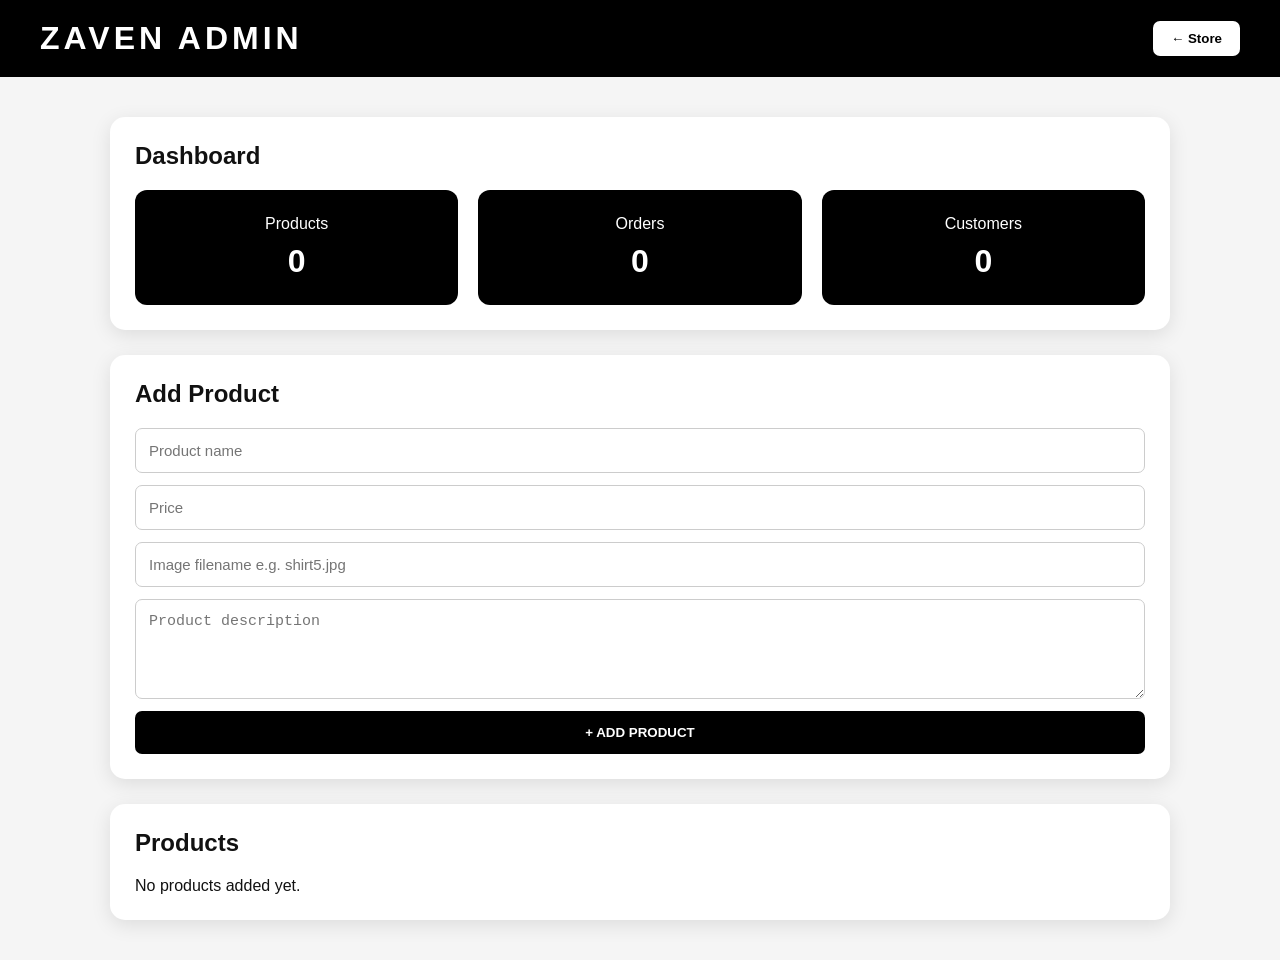
==== admin.html @ b0797ac4 "Add files via upload" ====
<!DOCTYPE html>
<html lang="en">

<head>

    <meta charset="UTF-8">

    <meta name="viewport"
        content="width=device-width, initial-scale=1.0">

    <title>ZAVEN - Admin Panel</title>

    <style>

        * {
            margin: 0;
            padding: 0;
            box-sizing: border-box;
        }

        body {
            font-family: Arial, sans-serif;
            background: #f5f5f5;
            color: #111;
        }

        header {
            background: #000;
            color: white;

            padding: 20px 40px;

            display: flex;
            justify-content: space-between;
            align-items: center;
        }

        header h1 {
            letter-spacing: 4px;
        }

        .back-button {
            background: white;
            color: black;

            border: none;

            padding: 10px 18px;

            border-radius: 7px;

            font-weight: bold;

            cursor: pointer;
        }

        .container {
            max-width: 1100px;

            margin: 40px auto;

            padding: 0 20px;
        }

        .card {
            background: white;

            padding: 25px;

            border-radius: 15px;

            margin-bottom: 25px;

            box-shadow:
                0 5px 20px rgba(0,0,0,0.1);
        }

        .card h2 {
            margin-bottom: 20px;
        }

        .stats {
            display: grid;

            grid-template-columns:
                repeat(3, 1fr);

            gap: 20px;
        }

        .stat {
            background: #000;
            color: white;

            padding: 25px;

            border-radius: 12px;

            text-align: center;
        }

        .stat strong {
            display: block;

            font-size: 32px;

            margin-top: 10px;
        }

        .product-form {
            display: grid;

            gap: 12px;
        }

        .product-form input,
        .product-form textarea {
            width: 100%;

            padding: 13px;

            border: 1px solid #ccc;

            border-radius: 7px;

            font-size: 15px;
        }

        .product-form textarea {
            min-height: 100px;
        }

        .add-button {
            background: black;
            color: white;

            border: none;

            padding: 14px;

            border-radius: 7px;

            font-weight: bold;

            cursor: pointer;
        }

        .products-list {
            display: grid;

            gap: 15px;
        }

        .product-item {
            display: flex;

            align-items: center;

            gap: 15px;

            padding: 15px;

            border: 1px solid #ddd;

            border-radius: 10px;
        }

        .product-item img {
            width: 80px;
            height: 80px;

            object-fit: cover;

            border-radius: 8px;
        }

        .product-info {
            flex: 1;
        }

        .delete-button {
            background: #d00;
            color: white;

            border: none;

            padding: 9px 14px;

            border-radius: 6px;

            cursor: pointer;
        }

        @media (max-width: 700px) {

            header {
                padding: 15px;

                flex-direction: column;

                gap: 15px;

                text-align: center;
            }

            .stats {
                grid-template-columns: 1fr;
            }

            .product-item {
                flex-direction: column;

                text-align: center;
            }

        }

    </style>

</head>

<body>


<header>

    <h1>ZAVEN ADMIN</h1>

    <button
        class="back-button"
        onclick="location.href='index.html'">

        ← Store

    </button>

</header>


<div class="container">


    <!-- DASHBOARD -->

    <div class="card">

        <h2>Dashboard</h2>

        <div class="stats">

            <div class="stat">

                Products

                <strong id="productCount">
                    0
                </strong>

            </div>

            <div class="stat">

                Orders

                <strong id="orderCount">
                    0
                </strong>

            </div>

            <div class="stat">

                Customers

                <strong id="customerCount">
                    0
                </strong>

            </div>

        </div>

    </div>


    <!-- ADD PRODUCT -->

    <div class="card">

        <h2>Add Product</h2>

        <form
            class="product-form"
            onsubmit="addProduct(event)">

            <input
                type="text"
                id="productName"
                placeholder="Product name"
                required>

            <input
                type="number"
                id="productPrice"
                placeholder="Price"
                required>

            <input
                type="text"
                id="productImage"
                placeholder="Image filename e.g. shirt5.jpg"
                required>

            <textarea
                id="productDescription"
                placeholder="Product description"
                required></textarea>

            <button
                type="submit"
                class="add-button">

                + ADD PRODUCT

            </button>

        </form>

    </div>


    <!-- PRODUCTS -->

    <div class="card">

        <h2>Products</h2>

        <div
            class="products-list"
            id="productsList">

        </div>

    </div>


</div>


<script>


let products =
    JSON.parse(
        localStorage.getItem(
            "zavenProducts"
        )
    ) || [];


function updateDashboard() {

    document.getElementById(
        "productCount"
    ).innerText =
        products.length;


    document.getElementById(
        "orderCount"
    ).innerText =
        JSON.parse(
            localStorage.getItem(
                "zavenOrders"
            )
        )?.length || 0;


    document.getElementById(
        "customerCount"
    ).innerText =
        JSON.parse(
            localStorage.getItem(
                "zavenCustomers"
            )
        )?.length || 0;

}


function displayProducts() {

    const container =
        document.getElementById(
            "productsList"
        );


    container.innerHTML = "";


    if (products.length === 0) {

        container.innerHTML =
            "<p>No products added yet.</p>";

        return;

    }


    products.forEach(
        (product, index) => {

            container.innerHTML += `

                <div class="product-item">

                    <img
                        src="${product.image}"
                        alt="${product.name}">

                    <div class="product-info">

                        <h3>
                            ${product.name}
                        </h3>

                        <p>
                            Rs.
                            ${Number(product.price).toLocaleString()}
                        </p>

                        <p>
                            ${product.description}
                        </p>

                    </div>

                    <button
                        class="delete-button"
                        onclick="deleteProduct(${index})">

                        Delete

                    </button>

                </div>

            `;

        }
    );

}


function addProduct(event) {

    event.preventDefault();


    const name =
        document.getElementById(
            "productName"
        ).value;


    const price =
        document.getElementById(
            "productPrice"
        ).value;


    const image =
        document.getElementById(
            "productImage"
        ).value;


    const description =
        document.getElementById(
            "productDescription"
        ).value;


    products.push({

        name: name,

        price: price,

        image: image,

        description: description

    });


    localStorage.setItem(
        "zavenProducts",
        JSON.stringify(products)
    );


    event.target.reset();


    displayProducts();

    updateDashboard();


    alert(
        "Product added successfully!"
    );

}


function deleteProduct(index) {

    const confirmDelete =
        confirm(
            "Delete this product?"
        );


    if (!confirmDelete) {

        return;

    }


    products.splice(index, 1);


    localStorage.setItem(
        "zavenProducts",
        JSON.stringify(products)
    );


    displayProducts();

    updateDashboard();

}


displayProducts();

updateDashboard();


</script>


</body>

</html>
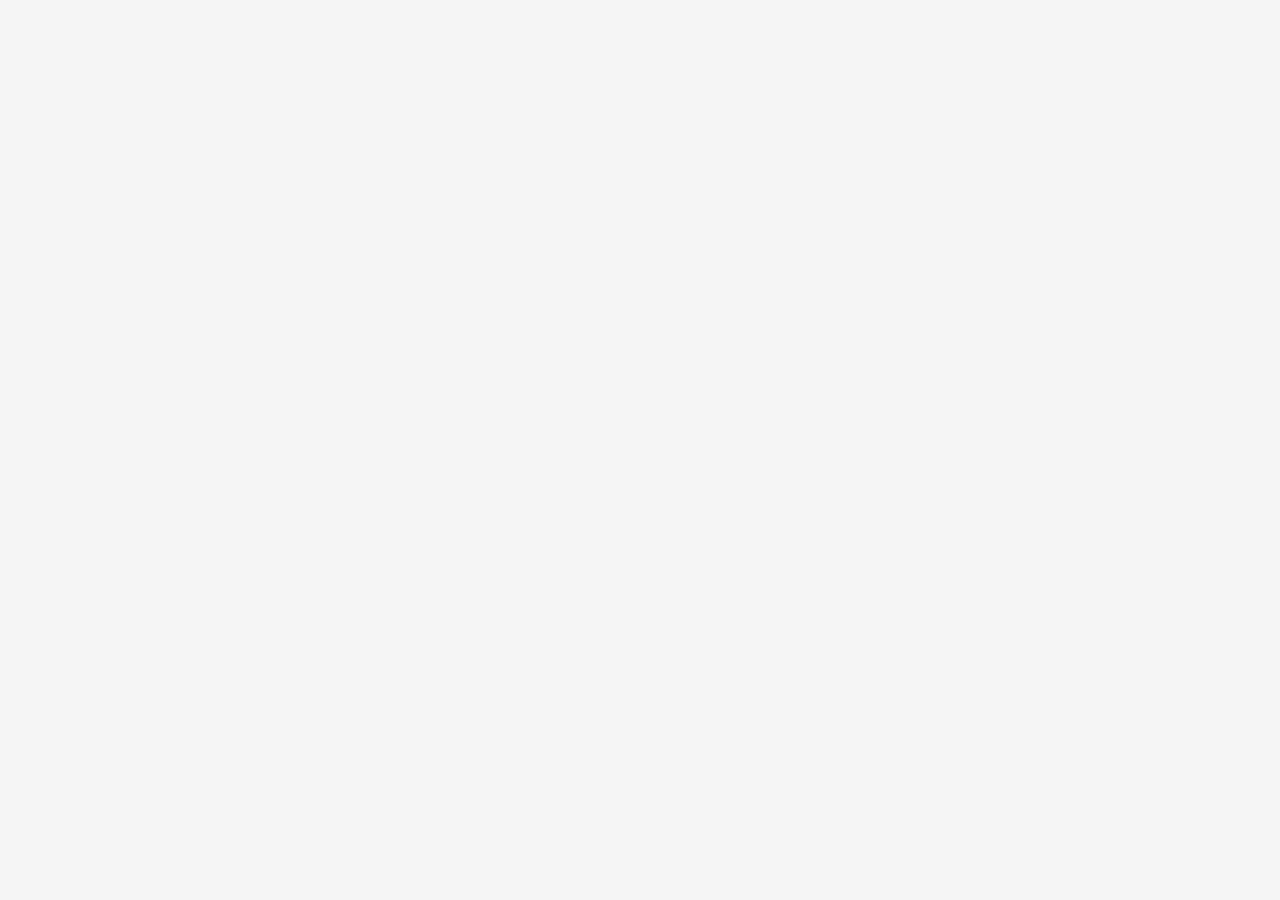
==== commit 303e5523: "Revamp admin panel with new features and styles Updated the admin panel HTML structure and styles. A" ====
--- a/admin.html
+++ b/admin.html
@@ -5,558 +5,133 @@
 
     <meta charset="UTF-8">
 
-    <meta name="viewport"
-        content="width=device-width, initial-scale=1.0">
+    <meta name="viewport" content="width=device-width, initial-scale=1.0">
 
-    <title>ZAVEN - Admin Panel</title>
+    <title>ZAVEN - Wear Different</title>
+
+    <link rel="stylesheet" href="style.css">
 
     <style>
 
-        * {
-            margin: 0;
-            padding: 0;
-            box-sizing: border-box;
+        /* ================= IMAGE ZOOM ================= */
+
+        .product-image img {
+            cursor: zoom-in;
         }
 
-        body {
-            font-family: Arial, sans-serif;
-            background: #f5f5f5;
-            color: #111;
-        }
+        .image-zoom-overlay {
+            position: fixed;
 
-        header {
-            background: #000;
-            color: white;
+            inset: 0;
 
-            padding: 20px 40px;
+            background: rgba(0, 0, 0, 0.9);
 
-            display: flex;
-            justify-content: space-between;
-            align-items: center;
-        }
-
-        header h1 {
-            letter-spacing: 4px;
-        }
-
-        .back-button {
-            background: white;
-            color: black;
-
-            border: none;
-
-            padding: 10px 18px;
-
-            border-radius: 7px;
-
-            font-weight: bold;
-
-            cursor: pointer;
-        }
-
-        .container {
-            max-width: 1100px;
-
-            margin: 40px auto;
-
-            padding: 0 20px;
-        }
-
-        .card {
-            background: white;
-
-            padding: 25px;
-
-            border-radius: 15px;
-
-            margin-bottom: 25px;
-
-            box-shadow:
-                0 5px 20px rgba(0,0,0,0.1);
-        }
-
-        .card h2 {
-            margin-bottom: 20px;
-        }
-
-        .stats {
-            display: grid;
-
-            grid-template-columns:
-                repeat(3, 1fr);
-
-            gap: 20px;
-        }
-
-        .stat {
-            background: #000;
-            color: white;
-
-            padding: 25px;
-
-            border-radius: 12px;
-
-            text-align: center;
-        }
-
-        .stat strong {
-            display: block;
-
-            font-size: 32px;
-
-            margin-top: 10px;
-        }
-
-        .product-form {
-            display: grid;
-
-            gap: 12px;
-        }
-
-        .product-form input,
-        .product-form textarea {
-            width: 100%;
-
-            padding: 13px;
-
-            border: 1px solid #ccc;
-
-            border-radius: 7px;
-
-            font-size: 15px;
-        }
-
-        .product-form textarea {
-            min-height: 100px;
-        }
-
-        .add-button {
-            background: black;
-            color: white;
-
-            border: none;
-
-            padding: 14px;
-
-            border-radius: 7px;
-
-            font-weight: bold;
-
-            cursor: pointer;
-        }
-
-        .products-list {
-            display: grid;
-
-            gap: 15px;
-        }
-
-        .product-item {
-            display: flex;
+            display: none;
 
             align-items: center;
 
-            gap: 15px;
+            justify-content: center;
 
-            padding: 15px;
+            padding: 30px;
 
-            border: 1px solid #ddd;
+            z-index: 10000;
+        }
+
+        .image-zoom-overlay.active {
+            display: flex;
+        }
+
+        .image-zoom-overlay img {
+            max-width: 90vw;
+
+            max-height: 90vh;
+
+            width: auto;
+
+            height: auto;
+
+            object-fit: contain;
 
             border-radius: 10px;
+
+            cursor: zoom-out;
         }
 
-        .product-item img {
-            width: 80px;
-            height: 80px;
+        .zoom-close {
+            position: absolute;
 
-            object-fit: cover;
+            top: 20px;
 
-            border-radius: 8px;
+            right: 25px;
+
+            width: 45px;
+
+            height<!DOCTYPE html>
+<html lang="en">
+
+<head>
+
+    <meta charset="UTF-8">
+
+    <meta name="viewport" content="width=device-width, initial-scale=1.0">
+
+    <title>ZAVEN - Wear Different</title>
+
+    <link rel="stylesheet" href="style.css">
+
+    <style>
+
+        /* ================= IMAGE ZOOM ================= */
+
+        .product-image img {
+            cursor: zoom-in;
         }
 
-        .product-info {
-            flex: 1;
+        .image-zoom-overlay {
+            position: fixed;
+
+            inset: 0;
+
+            background: rgba(0, 0, 0, 0.9);
+
+            display: none;
+
+            align-items: center;
+
+            justify-content: center;
+
+            padding: 30px;
+
+            z-index: 10000;
         }
 
-        .delete-button {
-            background: #d00;
-            color: white;
-
-            border: none;
-
-            padding: 9px 14px;
-
-            border-radius: 6px;
-
-            cursor: pointer;
+        .image-zoom-overlay.active {
+            display: flex;
         }
 
-        @media (max-width: 700px) {
+        .image-zoom-overlay img {
+            max-width: 90vw;
 
-            header {
-                padding: 15px;
+            max-height: 90vh;
 
-                flex-direction: column;
+            width: auto;
 
-                gap: 15px;
+            height: auto;
 
-                text-align: center;
-            }
+            object-fit: contain;
 
-            .stats {
-                grid-template-columns: 1fr;
-            }
+            border-radius: 10px;
 
-            .product-item {
-                flex-direction: column;
-
-                text-align: center;
-            }
-
+            cursor: zoom-out;
         }
 
-    </style>
+        .zoom-close {
+            position: absolute;
 
-</head>
+            top: 20px;
 
-<body>
+            right: 25px;
 
+            width: 45px;
 
-<header>
-
-    <h1>ZAVEN ADMIN</h1>
-
-    <button
-        class="back-button"
-        onclick="location.href='index.html'">
-
-        ← Store
-
-    </button>
-
-</header>
-
-
-<div class="container">
-
-
-    <!-- DASHBOARD -->
-
-    <div class="card">
-
-        <h2>Dashboard</h2>
-
-        <div class="stats">
-
-            <div class="stat">
-
-                Products
-
-                <strong id="productCount">
-                    0
-                </strong>
-
-            </div>
-
-            <div class="stat">
-
-                Orders
-
-                <strong id="orderCount">
-                    0
-                </strong>
-
-            </div>
-
-            <div class="stat">
-
-                Customers
-
-                <strong id="customerCount">
-                    0
-                </strong>
-
-            </div>
-
-        </div>
-
-    </div>
-
-
-    <!-- ADD PRODUCT -->
-
-    <div class="card">
-
-        <h2>Add Product</h2>
-
-        <form
-            class="product-form"
-            onsubmit="addProduct(event)">
-
-            <input
-                type="text"
-                id="productName"
-                placeholder="Product name"
-                required>
-
-            <input
-                type="number"
-                id="productPrice"
-                placeholder="Price"
-                required>
-
-            <input
-                type="text"
-                id="productImage"
-                placeholder="Image filename e.g. shirt5.jpg"
-                required>
-
-            <textarea
-                id="productDescription"
-                placeholder="Product description"
-                required></textarea>
-
-            <button
-                type="submit"
-                class="add-button">
-
-                + ADD PRODUCT
-
-            </button>
-
-        </form>
-
-    </div>
-
-
-    <!-- PRODUCTS -->
-
-    <div class="card">
-
-        <h2>Products</h2>
-
-        <div
-            class="products-list"
-            id="productsList">
-
-        </div>
-
-    </div>
-
-
-</div>
-
-
-<script>
-
-
-let products =
-    JSON.parse(
-        localStorage.getItem(
-            "zavenProducts"
-        )
-    ) || [];
-
-
-function updateDashboard() {
-
-    document.getElementById(
-        "productCount"
-    ).innerText =
-        products.length;
-
-
-    document.getElementById(
-        "orderCount"
-    ).innerText =
-        JSON.parse(
-            localStorage.getItem(
-                "zavenOrders"
-            )
-        )?.length || 0;
-
-
-    document.getElementById(
-        "customerCount"
-    ).innerText =
-        JSON.parse(
-            localStorage.getItem(
-                "zavenCustomers"
-            )
-        )?.length || 0;
-
-}
-
-
-function displayProducts() {
-
-    const container =
-        document.getElementById(
-            "productsList"
-        );
-
-
-    container.innerHTML = "";
-
-
-    if (products.length === 0) {
-
-        container.innerHTML =
-            "<p>No products added yet.</p>";
-
-        return;
-
-    }
-
-
-    products.forEach(
-        (product, index) => {
-
-            container.innerHTML += `
-
-                <div class="product-item">
-
-                    <img
-                        src="${product.image}"
-                        alt="${product.name}">
-
-                    <div class="product-info">
-
-                        <h3>
-                            ${product.name}
-                        </h3>
-
-                        <p>
-                            Rs.
-                            ${Number(product.price).toLocaleString()}
-                        </p>
-
-                        <p>
-                            ${product.description}
-                        </p>
-
-                    </div>
-
-                    <button
-                        class="delete-button"
-                        onclick="deleteProduct(${index})">
-
-                        Delete
-
-                    </button>
-
-                </div>
-
-            `;
-
-        }
-    );
-
-}
-
-
-function addProduct(event) {
-
-    event.preventDefault();
-
-
-    const name =
-        document.getElementById(
-            "productName"
-        ).value;
-
-
-    const price =
-        document.getElementById(
-            "productPrice"
-        ).value;
-
-
-    const image =
-        document.getElementById(
-            "productImage"
-        ).value;
-
-
-    const description =
-        document.getElementById(
-            "productDescription"
-        ).value;
-
-
-    products.push({
-
-        name: name,
-
-        price: price,
-
-        image: image,
-
-        description: description
-
-    });
-
-
-    localStorage.setItem(
-        "zavenProducts",
-        JSON.stringify(products)
-    );
-
-
-    event.target.reset();
-
-
-    displayProducts();
-
-    updateDashboard();
-
-
-    alert(
-        "Product added successfully!"
-    );
-
-}
-
-
-function deleteProduct(index) {
-
-    const confirmDelete =
-        confirm(
-            "Delete this product?"
-        );
-
-
-    if (!confirmDelete) {
-
-        return;
-
-    }
-
-
-    products.splice(index, 1);
-
-
-    localStorage.setItem(
-        "zavenProducts",
-        JSON.stringify(products)
-    );
-
-
-    displayProducts();
-
-    updateDashboard();
-
-}
-
-
-displayProducts();
-
-updateDashboard();
-
-
-</script>
-
-
-</body>
-
-</html>+            height
--- a/style.css
+++ b/style.css
@@ -0,0 +1,886 @@
+* {
+    margin: 0;
+    padding: 0;
+    box-sizing: border-box;
+}
+
+body {
+    font-family: Arial, sans-serif;
+    background: #f5f5f5;
+    color: #111;
+}
+
+
+/* ================= HEADER ================= */
+
+header {
+    width: 100%;
+    min-height: 130px;
+
+    padding: 20px 50px;
+
+    background: #000;
+    color: white;
+
+    display: flex;
+    align-items: center;
+    justify-content: space-between;
+
+    gap: 25px;
+}
+
+.brand {
+    display: flex;
+    align-items: center;
+}
+
+.logo {
+    width: 200px;
+    height: auto;
+    display: block;
+}
+
+
+/* ================= NAVIGATION ================= */
+
+nav {
+    display: flex;
+    align-items: center;
+    gap: 30px;
+}
+
+nav a {
+    color: white;
+    text-decoration: none;
+    font-size: 18px;
+}
+
+nav a:hover {
+    text-decoration: underline;
+}
+
+
+/* ================= CART BUTTON ================= */
+
+.cart-button {
+    position: relative;
+
+    background: white;
+    color: black;
+
+    border: 3px solid white;
+
+    padding: 14px 24px;
+
+    border-radius: 10px;
+
+    font-size: 18px;
+    font-weight: bold;
+
+    cursor: pointer;
+
+    box-shadow:
+        0 4px 15px rgba(255,255,255,0.3);
+
+    transition: 0.2s;
+}
+
+.cart-button:hover {
+    transform: scale(1.05);
+}
+
+
+/* ================= CART NUMBER ================= */
+
+#cartCount {
+    position: absolute;
+
+    top: -12px;
+    right: -12px;
+
+    min-width: 30px;
+    height: 30px;
+
+    padding: 4px;
+
+    background: red;
+    color: white;
+
+    border: 3px solid white;
+
+    border-radius: 50%;
+
+    display: flex;
+    align-items: center;
+    justify-content: center;
+
+    font-size: 14px;
+    font-weight: bold;
+}
+
+
+/* ================= PRODUCTS ================= */
+
+.products {
+    width: 100%;
+    max-width: 1400px;
+
+    margin: 50px auto;
+
+    padding: 0 40px;
+}
+
+
+/* ================= PRODUCT CARD ================= */
+
+.product {
+    width: 100%;
+
+    min-height: 520px;
+
+    background: white;
+
+    display: flex;
+
+    align-items: center;
+
+    gap: 70px;
+
+    padding: 50px;
+
+    margin-bottom: 45px;
+
+    border-radius: 15px;
+
+    box-shadow:
+        0 5px 20px rgba(0,0,0,0.12);
+}
+
+
+/* ================= PRODUCT IMAGE ================= */
+
+.product-image {
+    width: 55%;
+
+    text-align: center;
+}
+
+.product-image img {
+    width: 100%;
+
+    max-width: 550px;
+
+    height: auto;
+
+    display: block;
+
+    margin: auto;
+
+    border-radius: 12px;
+}
+
+
+/* ================= PRODUCT INFO ================= */
+
+.product-info {
+    width: 45%;
+}
+
+.product-info h2 {
+    font-size: 46px;
+
+    font-weight: 700;
+
+    margin-bottom: 18px;
+}
+
+.price {
+    font-size: 34px;
+
+    font-weight: bold;
+
+    margin-bottom: 18px;
+}
+
+.product-info > p {
+    font-size: 21px;
+
+    line-height: 1.6;
+
+    margin-bottom: 22px;
+}
+
+
+/* ================= SIZE / COLOR ================= */
+
+.choice {
+    margin-bottom: 18px;
+}
+
+.choice label {
+    display: block;
+
+    font-size: 18px;
+
+    font-weight: bold;
+
+    margin-bottom: 8px;
+}
+
+.options {
+    display: flex;
+
+    flex-wrap: wrap;
+
+    gap: 8px;
+}
+
+.option {
+    background: white;
+
+    color: black;
+
+    border: 2px solid #ccc;
+
+    padding: 9px 15px;
+
+    border-radius: 7px;
+
+    font-size: 15px;
+
+    cursor: pointer;
+}
+
+.option:hover {
+    border-color: black;
+}
+
+.option.selected {
+    background: black;
+
+    color: white;
+
+    border-color: black;
+}
+
+
+/* ================= PRODUCT QUANTITY ================= */
+
+.product-quantity {
+    display: flex;
+
+    align-items: center;
+
+    gap: 12px;
+
+    margin: 18px 0;
+}
+
+.product-quantity button {
+    width: 35px;
+    height: 35px;
+
+    border: none;
+
+    background: black;
+    color: white;
+
+    border-radius: 6px;
+
+    font-size: 20px;
+
+    cursor: pointer;
+}
+
+.product-quantity span {
+    font-size: 18px;
+
+    font-weight: bold;
+}
+
+
+/* ================= ADD TO CART ================= */
+
+.buy-button {
+    display: inline-block;
+
+    background: black;
+    color: white;
+
+    border: none;
+
+    padding: 16px 30px;
+
+    border-radius: 8px;
+
+    font-size: 18px;
+
+    font-weight: bold;
+
+    cursor: pointer;
+}
+
+.buy-button:hover {
+    background: #333;
+}
+
+
+/* ================= OVERLAY ================= */
+
+.overlay {
+    position: fixed;
+
+    inset: 0;
+
+    background: rgba(0,0,0,0.7);
+
+    display: none;
+
+    align-items: center;
+    justify-content: center;
+
+    padding: 15px;
+
+    z-index: 9999;
+}
+
+.overlay.active {
+    display: flex;
+}
+
+
+/* ================= CART BOX ================= */
+
+.cart-box,
+.checkout-box {
+    width: 100%;
+
+    max-width: 750px;
+
+    max-height: 92vh;
+
+    overflow-y: auto;
+
+    background: white;
+
+    padding: 30px;
+
+    border-radius: 18px;
+
+    position: relative;
+}
+
+.cart-box h2,
+.checkout-box h2 {
+    font-size: 30px;
+
+    margin-bottom: 25px;
+}
+
+
+/* ================= CLOSE BUTTON ================= */
+
+.close-button {
+    position: absolute;
+
+    top: 15px;
+    right: 18px;
+
+    width: 38px;
+    height: 38px;
+
+    border: none;
+
+    border-radius: 50%;
+
+    background: #eee;
+
+    font-size: 20px;
+
+    cursor: pointer;
+}
+
+
+/* ================= CART ITEM ================= */
+
+.cart-item {
+    display: flex;
+
+    align-items: center;
+
+    gap: 15px;
+
+    padding: 18px 0;
+
+    border-bottom: 1px solid #ddd;
+}
+
+.cart-item img {
+    width: 85px;
+    height: 85px;
+
+    object-fit: cover;
+
+    border-radius: 10px;
+}
+
+.cart-info {
+    flex: 1;
+}
+
+.cart-info h3 {
+    margin-bottom: 7px;
+}
+
+.cart-info p {
+    margin: 4px 0;
+
+    font-size: 14px;
+}
+
+.cart-right {
+    display: flex;
+
+    flex-direction: column;
+
+    align-items: flex-end;
+
+    gap: 12px;
+}
+
+
+/* ================= CART QUANTITY ================= */
+
+.cart-qty {
+    display: flex;
+
+    align-items: center;
+
+    gap: 10px;
+
+    margin-top: 10px;
+}
+
+.cart-qty button {
+    width: 30px;
+    height: 30px;
+
+    background: black;
+    color: white;
+
+    border: none;
+
+    border-radius: 5px;
+
+    font-size: 18px;
+
+    cursor: pointer;
+}
+
+.cart-qty span {
+    font-weight: bold;
+}
+
+
+/* ================= REMOVE ================= */
+
+.remove {
+    border: none;
+
+    background: transparent;
+
+    cursor: pointer;
+
+    font-size: 16px;
+}
+
+
+/* ================= EMPTY CART ================= */
+
+.empty-cart {
+    text-align: center;
+
+    padding: 40px;
+
+    color: #777;
+
+    font-size: 19px;
+}
+
+
+/* ================= CART SUMMARY ================= */
+
+.cart-summary {
+    margin-top: 25px;
+
+    padding: 20px;
+
+    background: #f5f5f5;
+
+    border-radius: 10px;
+}
+
+.cart-summary div {
+    display: flex;
+
+    justify-content: space-between;
+
+    font-size: 20px;
+
+    font-weight: bold;
+}
+
+
+/* ================= CHECKOUT BUTTON ================= */
+
+.checkout-button {
+    width: 100%;
+
+    margin-top: 20px;
+
+    padding: 17px;
+
+    background: black;
+    color: white;
+
+    border: none;
+
+    border-radius: 9px;
+
+    font-size: 19px;
+
+    font-weight: bold;
+
+    cursor: pointer;
+}
+
+.checkout-button:disabled {
+    background: #aaa;
+
+    cursor: not-allowed;
+}
+
+
+/* ================= CHECKOUT TOTAL ================= */
+
+.final-total {
+    background: #f5f5f5;
+
+    padding: 22px;
+
+    border-radius: 12px;
+
+    margin-bottom: 20px;
+}
+
+.final-total > div {
+    display: flex;
+
+    justify-content: space-between;
+
+    font-size: 19px;
+
+    margin-bottom: 12px;
+}
+
+.final-total hr {
+    border: none;
+
+    border-top: 1px solid #ccc;
+
+    margin: 18px 0;
+}
+
+.final-total .grand-total {
+    font-size: 27px;
+
+    font-weight: bold;
+
+    margin-bottom: 0;
+}
+
+
+/* ================= CASH ON DELIVERY ================= */
+
+.cod {
+    padding: 15px;
+
+    margin-bottom: 20px;
+
+    background: #eee;
+
+    border-radius: 8px;
+
+    font-weight: bold;
+
+    text-align: center;
+}
+
+
+/* ================= CHECKOUT FORM ================= */
+
+.checkout-box form {
+    display: flex;
+
+    flex-direction: column;
+}
+
+.checkout-box label {
+    font-weight: bold;
+
+    margin: 12px 0 7px;
+}
+
+.checkout-box input,
+.checkout-box textarea {
+    width: 100%;
+
+    padding: 14px;
+
+    border: 1px solid #ccc;
+
+    border-radius: 8px;
+
+    font-size: 16px;
+
+    font-family: Arial, sans-serif;
+}
+
+.checkout-box textarea {
+    min-height: 120px;
+
+    resize: vertical;
+}
+
+
+/* ================= WHATSAPP BUTTON ================= */
+
+.place-order {
+    width: 100%;
+
+    margin-top: 22px;
+
+    padding: 16px;
+
+    border: none;
+
+    border-radius: 8px;
+
+    background: black;
+    color: white;
+
+    font-size: 17px;
+
+    font-weight: bold;
+
+    cursor: pointer;
+}
+
+.place-order:hover {
+    background: #333;
+}
+
+
+/* ==================================================
+   TABLET
+   ================================================== */
+
+@media screen and (max-width: 900px) {
+
+    header {
+        padding: 20px 30px;
+    }
+
+    .logo {
+        width: 160px;
+    }
+
+    nav {
+        gap: 18px;
+    }
+
+    nav a {
+        font-size: 16px;
+    }
+
+    .product {
+        gap: 35px;
+
+        padding: 35px;
+    }
+
+    .product-info h2 {
+        font-size: 36px;
+    }
+
+    .price {
+        font-size: 28px;
+    }
+}
+
+
+/* ==================================================
+   MOBILE
+   ================================================== */
+
+@media screen and (max-width: 768px) {
+
+    header {
+        padding: 15px;
+
+        min-height: auto;
+
+        flex-direction: column;
+
+        gap: 12px;
+
+        text-align: center;
+    }
+
+    .logo {
+        width: 90px;
+    }
+
+    nav {
+        width: 100%;
+
+        justify-content: center;
+
+        flex-wrap: wrap;
+
+        gap: 12px;
+    }
+
+    nav a {
+        font-size: 14px;
+    }
+
+    .cart-button {
+        font-size: 17px;
+
+        padding: 13px 22px;
+    }
+
+
+    .products {
+        margin: 20px auto;
+
+        padding: 0 10px;
+    }
+
+
+    .product {
+        min-height: auto;
+
+        flex-direction: column;
+
+        gap: 20px;
+
+        padding: 20px;
+
+        text-align: center;
+    }
+
+
+    .product-image {
+        width: 100%;
+    }
+
+    .product-image img {
+        max-width: 330px;
+    }
+
+
+    .product-info {
+        width: 100%;
+    }
+
+
+    .product-info h2 {
+        font-size: 25px;
+    }
+
+    .price {
+        font-size: 22px;
+    }
+
+    .product-info > p {
+        font-size: 15px;
+    }
+
+
+    .choice {
+        width: 100%;
+
+        text-align: left;
+    }
+
+
+    .product-quantity {
+        justify-content: center;
+    }
+
+
+    .buy-button {
+        width: 100%;
+
+        max-width: 300px;
+    }
+
+
+    .cart-box,
+    .checkout-box {
+        padding: 25px 18px;
+
+        max-height: 94vh;
+    }
+
+
+    .cart-item img {
+        width: 65px;
+        height: 65px;
+    }
+
+
+    .cart-info h3 {
+        font-size: 15px;
+    }
+
+
+    .cart-info p {
+        font-size: 13px;
+    }
+
+
+    .final-total .grand-total {
+        font-size: 23px;
+    }
+}
+
+
+/* ==================================================
+   SMALL MOBILE
+   ================================================== */
+
+@media screen and (max-width: 400px) {
+
+    .logo {
+        width: 80px;
+    }
+
+    .product {
+        padding: 15px;
+    }
+
+    .product-image img {
+        max-width: 290px;
+    }
+
+    .product-info h2 {
+        font-size: 23px;
+    }
+
+    .price {
+        font-size: 20px;
+    }
+}
--- a/style.css
+++ b/style.css
@@ -0,0 +1,886 @@
+* {
+    margin: 0;
+    padding: 0;
+    box-sizing: border-box;
+}
+
+body {
+    font-family: Arial, sans-serif;
+    background: #f5f5f5;
+    color: #111;
+}
+
+
+/* ================= HEADER ================= */
+
+header {
+    width: 100%;
+    min-height: 130px;
+
+    padding: 20px 50px;
+
+    background: #000;
+    color: white;
+
+    display: flex;
+    align-items: center;
+    justify-content: space-between;
+
+    gap: 25px;
+}
+
+.brand {
+    display: flex;
+    align-items: center;
+}
+
+.logo {
+    width: 200px;
+    height: auto;
+    display: block;
+}
+
+
+/* ================= NAVIGATION ================= */
+
+nav {
+    display: flex;
+    align-items: center;
+    gap: 30px;
+}
+
+nav a {
+    color: white;
+    text-decoration: none;
+    font-size: 18px;
+}
+
+nav a:hover {
+    text-decoration: underline;
+}
+
+
+/* ================= CART BUTTON ================= */
+
+.cart-button {
+    position: relative;
+
+    background: white;
+    color: black;
+
+    border: 3px solid white;
+
+    padding: 14px 24px;
+
+    border-radius: 10px;
+
+    font-size: 18px;
+    font-weight: bold;
+
+    cursor: pointer;
+
+    box-shadow:
+        0 4px 15px rgba(255,255,255,0.3);
+
+    transition: 0.2s;
+}
+
+.cart-button:hover {
+    transform: scale(1.05);
+}
+
+
+/* ================= CART NUMBER ================= */
+
+#cartCount {
+    position: absolute;
+
+    top: -12px;
+    right: -12px;
+
+    min-width: 30px;
+    height: 30px;
+
+    padding: 4px;
+
+    background: red;
+    color: white;
+
+    border: 3px solid white;
+
+    border-radius: 50%;
+
+    display: flex;
+    align-items: center;
+    justify-content: center;
+
+    font-size: 14px;
+    font-weight: bold;
+}
+
+
+/* ================= PRODUCTS ================= */
+
+.products {
+    width: 100%;
+    max-width: 1400px;
+
+    margin: 50px auto;
+
+    padding: 0 40px;
+}
+
+
+/* ================= PRODUCT CARD ================= */
+
+.product {
+    width: 100%;
+
+    min-height: 520px;
+
+    background: white;
+
+    display: flex;
+
+    align-items: center;
+
+    gap: 70px;
+
+    padding: 50px;
+
+    margin-bottom: 45px;
+
+    border-radius: 15px;
+
+    box-shadow:
+        0 5px 20px rgba(0,0,0,0.12);
+}
+
+
+/* ================= PRODUCT IMAGE ================= */
+
+.product-image {
+    width: 55%;
+
+    text-align: center;
+}
+
+.product-image img {
+    width: 100%;
+
+    max-width: 550px;
+
+    height: auto;
+
+    display: block;
+
+    margin: auto;
+
+    border-radius: 12px;
+}
+
+
+/* ================= PRODUCT INFO ================= */
+
+.product-info {
+    width: 45%;
+}
+
+.product-info h2 {
+    font-size: 46px;
+
+    font-weight: 700;
+
+    margin-bottom: 18px;
+}
+
+.price {
+    font-size: 34px;
+
+    font-weight: bold;
+
+    margin-bottom: 18px;
+}
+
+.product-info > p {
+    font-size: 21px;
+
+    line-height: 1.6;
+
+    margin-bottom: 22px;
+}
+
+
+/* ================= SIZE / COLOR ================= */
+
+.choice {
+    margin-bottom: 18px;
+}
+
+.choice label {
+    display: block;
+
+    font-size: 18px;
+
+    font-weight: bold;
+
+    margin-bottom: 8px;
+}
+
+.options {
+    display: flex;
+
+    flex-wrap: wrap;
+
+    gap: 8px;
+}
+
+.option {
+    background: white;
+
+    color: black;
+
+    border: 2px solid #ccc;
+
+    padding: 9px 15px;
+
+    border-radius: 7px;
+
+    font-size: 15px;
+
+    cursor: pointer;
+}
+
+.option:hover {
+    border-color: black;
+}
+
+.option.selected {
+    background: black;
+
+    color: white;
+
+    border-color: black;
+}
+
+
+/* ================= PRODUCT QUANTITY ================= */
+
+.product-quantity {
+    display: flex;
+
+    align-items: center;
+
+    gap: 12px;
+
+    margin: 18px 0;
+}
+
+.product-quantity button {
+    width: 35px;
+    height: 35px;
+
+    border: none;
+
+    background: black;
+    color: white;
+
+    border-radius: 6px;
+
+    font-size: 20px;
+
+    cursor: pointer;
+}
+
+.product-quantity span {
+    font-size: 18px;
+
+    font-weight: bold;
+}
+
+
+/* ================= ADD TO CART ================= */
+
+.buy-button {
+    display: inline-block;
+
+    background: black;
+    color: white;
+
+    border: none;
+
+    padding: 16px 30px;
+
+    border-radius: 8px;
+
+    font-size: 18px;
+
+    font-weight: bold;
+
+    cursor: pointer;
+}
+
+.buy-button:hover {
+    background: #333;
+}
+
+
+/* ================= OVERLAY ================= */
+
+.overlay {
+    position: fixed;
+
+    inset: 0;
+
+    background: rgba(0,0,0,0.7);
+
+    display: none;
+
+    align-items: center;
+    justify-content: center;
+
+    padding: 15px;
+
+    z-index: 9999;
+}
+
+.overlay.active {
+    display: flex;
+}
+
+
+/* ================= CART BOX ================= */
+
+.cart-box,
+.checkout-box {
+    width: 100%;
+
+    max-width: 750px;
+
+    max-height: 92vh;
+
+    overflow-y: auto;
+
+    background: white;
+
+    padding: 30px;
+
+    border-radius: 18px;
+
+    position: relative;
+}
+
+.cart-box h2,
+.checkout-box h2 {
+    font-size: 30px;
+
+    margin-bottom: 25px;
+}
+
+
+/* ================= CLOSE BUTTON ================= */
+
+.close-button {
+    position: absolute;
+
+    top: 15px;
+    right: 18px;
+
+    width: 38px;
+    height: 38px;
+
+    border: none;
+
+    border-radius: 50%;
+
+    background: #eee;
+
+    font-size: 20px;
+
+    cursor: pointer;
+}
+
+
+/* ================= CART ITEM ================= */
+
+.cart-item {
+    display: flex;
+
+    align-items: center;
+
+    gap: 15px;
+
+    padding: 18px 0;
+
+    border-bottom: 1px solid #ddd;
+}
+
+.cart-item img {
+    width: 85px;
+    height: 85px;
+
+    object-fit: cover;
+
+    border-radius: 10px;
+}
+
+.cart-info {
+    flex: 1;
+}
+
+.cart-info h3 {
+    margin-bottom: 7px;
+}
+
+.cart-info p {
+    margin: 4px 0;
+
+    font-size: 14px;
+}
+
+.cart-right {
+    display: flex;
+
+    flex-direction: column;
+
+    align-items: flex-end;
+
+    gap: 12px;
+}
+
+
+/* ================= CART QUANTITY ================= */
+
+.cart-qty {
+    display: flex;
+
+    align-items: center;
+
+    gap: 10px;
+
+    margin-top: 10px;
+}
+
+.cart-qty button {
+    width: 30px;
+    height: 30px;
+
+    background: black;
+    color: white;
+
+    border: none;
+
+    border-radius: 5px;
+
+    font-size: 18px;
+
+    cursor: pointer;
+}
+
+.cart-qty span {
+    font-weight: bold;
+}
+
+
+/* ================= REMOVE ================= */
+
+.remove {
+    border: none;
+
+    background: transparent;
+
+    cursor: pointer;
+
+    font-size: 16px;
+}
+
+
+/* ================= EMPTY CART ================= */
+
+.empty-cart {
+    text-align: center;
+
+    padding: 40px;
+
+    color: #777;
+
+    font-size: 19px;
+}
+
+
+/* ================= CART SUMMARY ================= */
+
+.cart-summary {
+    margin-top: 25px;
+
+    padding: 20px;
+
+    background: #f5f5f5;
+
+    border-radius: 10px;
+}
+
+.cart-summary div {
+    display: flex;
+
+    justify-content: space-between;
+
+    font-size: 20px;
+
+    font-weight: bold;
+}
+
+
+/* ================= CHECKOUT BUTTON ================= */
+
+.checkout-button {
+    width: 100%;
+
+    margin-top: 20px;
+
+    padding: 17px;
+
+    background: black;
+    color: white;
+
+    border: none;
+
+    border-radius: 9px;
+
+    font-size: 19px;
+
+    font-weight: bold;
+
+    cursor: pointer;
+}
+
+.checkout-button:disabled {
+    background: #aaa;
+
+    cursor: not-allowed;
+}
+
+
+/* ================= CHECKOUT TOTAL ================= */
+
+.final-total {
+    background: #f5f5f5;
+
+    padding: 22px;
+
+    border-radius: 12px;
+
+    margin-bottom: 20px;
+}
+
+.final-total > div {
+    display: flex;
+
+    justify-content: space-between;
+
+    font-size: 19px;
+
+    margin-bottom: 12px;
+}
+
+.final-total hr {
+    border: none;
+
+    border-top: 1px solid #ccc;
+
+    margin: 18px 0;
+}
+
+.final-total .grand-total {
+    font-size: 27px;
+
+    font-weight: bold;
+
+    margin-bottom: 0;
+}
+
+
+/* ================= CASH ON DELIVERY ================= */
+
+.cod {
+    padding: 15px;
+
+    margin-bottom: 20px;
+
+    background: #eee;
+
+    border-radius: 8px;
+
+    font-weight: bold;
+
+    text-align: center;
+}
+
+
+/* ================= CHECKOUT FORM ================= */
+
+.checkout-box form {
+    display: flex;
+
+    flex-direction: column;
+}
+
+.checkout-box label {
+    font-weight: bold;
+
+    margin: 12px 0 7px;
+}
+
+.checkout-box input,
+.checkout-box textarea {
+    width: 100%;
+
+    padding: 14px;
+
+    border: 1px solid #ccc;
+
+    border-radius: 8px;
+
+    font-size: 16px;
+
+    font-family: Arial, sans-serif;
+}
+
+.checkout-box textarea {
+    min-height: 120px;
+
+    resize: vertical;
+}
+
+
+/* ================= WHATSAPP BUTTON ================= */
+
+.place-order {
+    width: 100%;
+
+    margin-top: 22px;
+
+    padding: 16px;
+
+    border: none;
+
+    border-radius: 8px;
+
+    background: black;
+    color: white;
+
+    font-size: 17px;
+
+    font-weight: bold;
+
+    cursor: pointer;
+}
+
+.place-order:hover {
+    background: #333;
+}
+
+
+/* ==================================================
+   TABLET
+   ================================================== */
+
+@media screen and (max-width: 900px) {
+
+    header {
+        padding: 20px 30px;
+    }
+
+    .logo {
+        width: 160px;
+    }
+
+    nav {
+        gap: 18px;
+    }
+
+    nav a {
+        font-size: 16px;
+    }
+
+    .product {
+        gap: 35px;
+
+        padding: 35px;
+    }
+
+    .product-info h2 {
+        font-size: 36px;
+    }
+
+    .price {
+        font-size: 28px;
+    }
+}
+
+
+/* ==================================================
+   MOBILE
+   ================================================== */
+
+@media screen and (max-width: 768px) {
+
+    header {
+        padding: 15px;
+
+        min-height: auto;
+
+        flex-direction: column;
+
+        gap: 12px;
+
+        text-align: center;
+    }
+
+    .logo {
+        width: 90px;
+    }
+
+    nav {
+        width: 100%;
+
+        justify-content: center;
+
+        flex-wrap: wrap;
+
+        gap: 12px;
+    }
+
+    nav a {
+        font-size: 14px;
+    }
+
+    .cart-button {
+        font-size: 17px;
+
+        padding: 13px 22px;
+    }
+
+
+    .products {
+        margin: 20px auto;
+
+        padding: 0 10px;
+    }
+
+
+    .product {
+        min-height: auto;
+
+        flex-direction: column;
+
+        gap: 20px;
+
+        padding: 20px;
+
+        text-align: center;
+    }
+
+
+    .product-image {
+        width: 100%;
+    }
+
+    .product-image img {
+        max-width: 330px;
+    }
+
+
+    .product-info {
+        width: 100%;
+    }
+
+
+    .product-info h2 {
+        font-size: 25px;
+    }
+
+    .price {
+        font-size: 22px;
+    }
+
+    .product-info > p {
+        font-size: 15px;
+    }
+
+
+    .choice {
+        width: 100%;
+
+        text-align: left;
+    }
+
+
+    .product-quantity {
+        justify-content: center;
+    }
+
+
+    .buy-button {
+        width: 100%;
+
+        max-width: 300px;
+    }
+
+
+    .cart-box,
+    .checkout-box {
+        padding: 25px 18px;
+
+        max-height: 94vh;
+    }
+
+
+    .cart-item img {
+        width: 65px;
+        height: 65px;
+    }
+
+
+    .cart-info h3 {
+        font-size: 15px;
+    }
+
+
+    .cart-info p {
+        font-size: 13px;
+    }
+
+
+    .final-total .grand-total {
+        font-size: 23px;
+    }
+}
+
+
+/* ==================================================
+   SMALL MOBILE
+   ================================================== */
+
+@media screen and (max-width: 400px) {
+
+    .logo {
+        width: 80px;
+    }
+
+    .product {
+        padding: 15px;
+    }
+
+    .product-image img {
+        max-width: 290px;
+    }
+
+    .product-info h2 {
+        font-size: 23px;
+    }
+
+    .price {
+        font-size: 20px;
+    }
+}
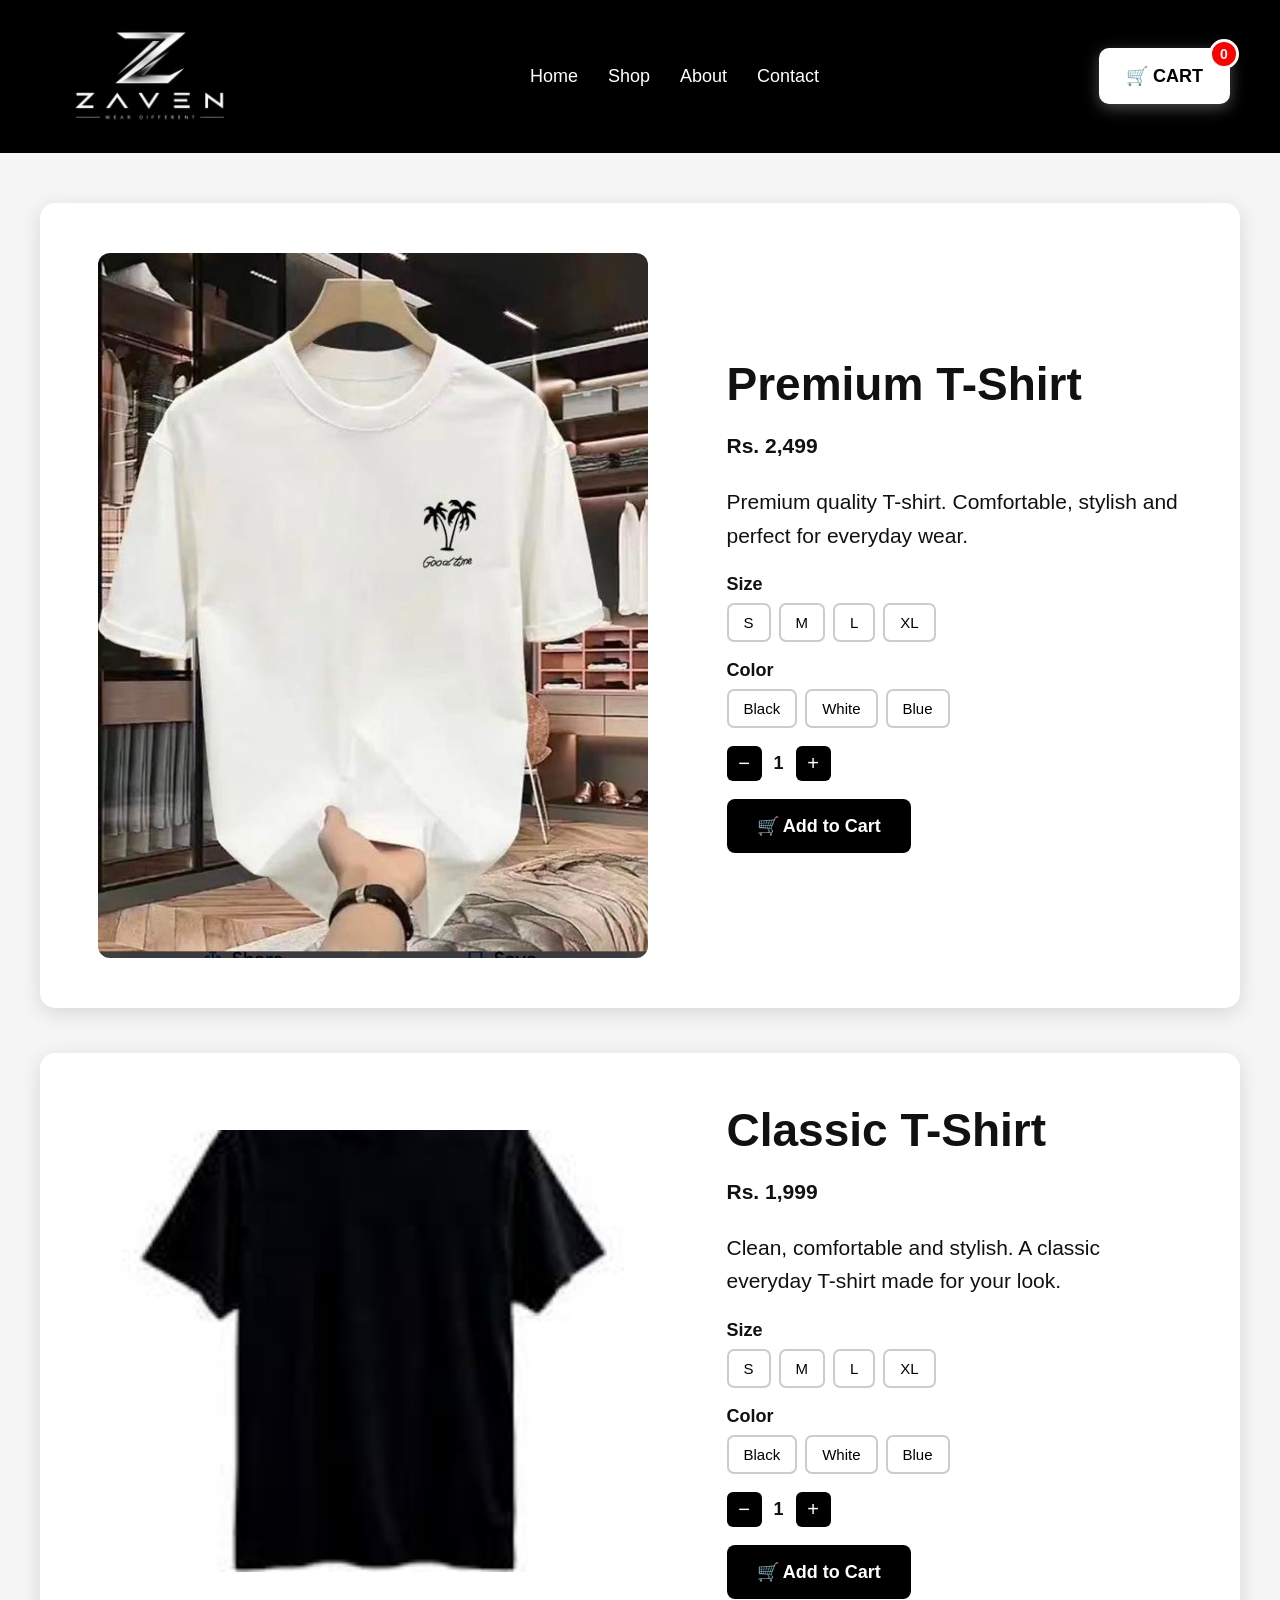
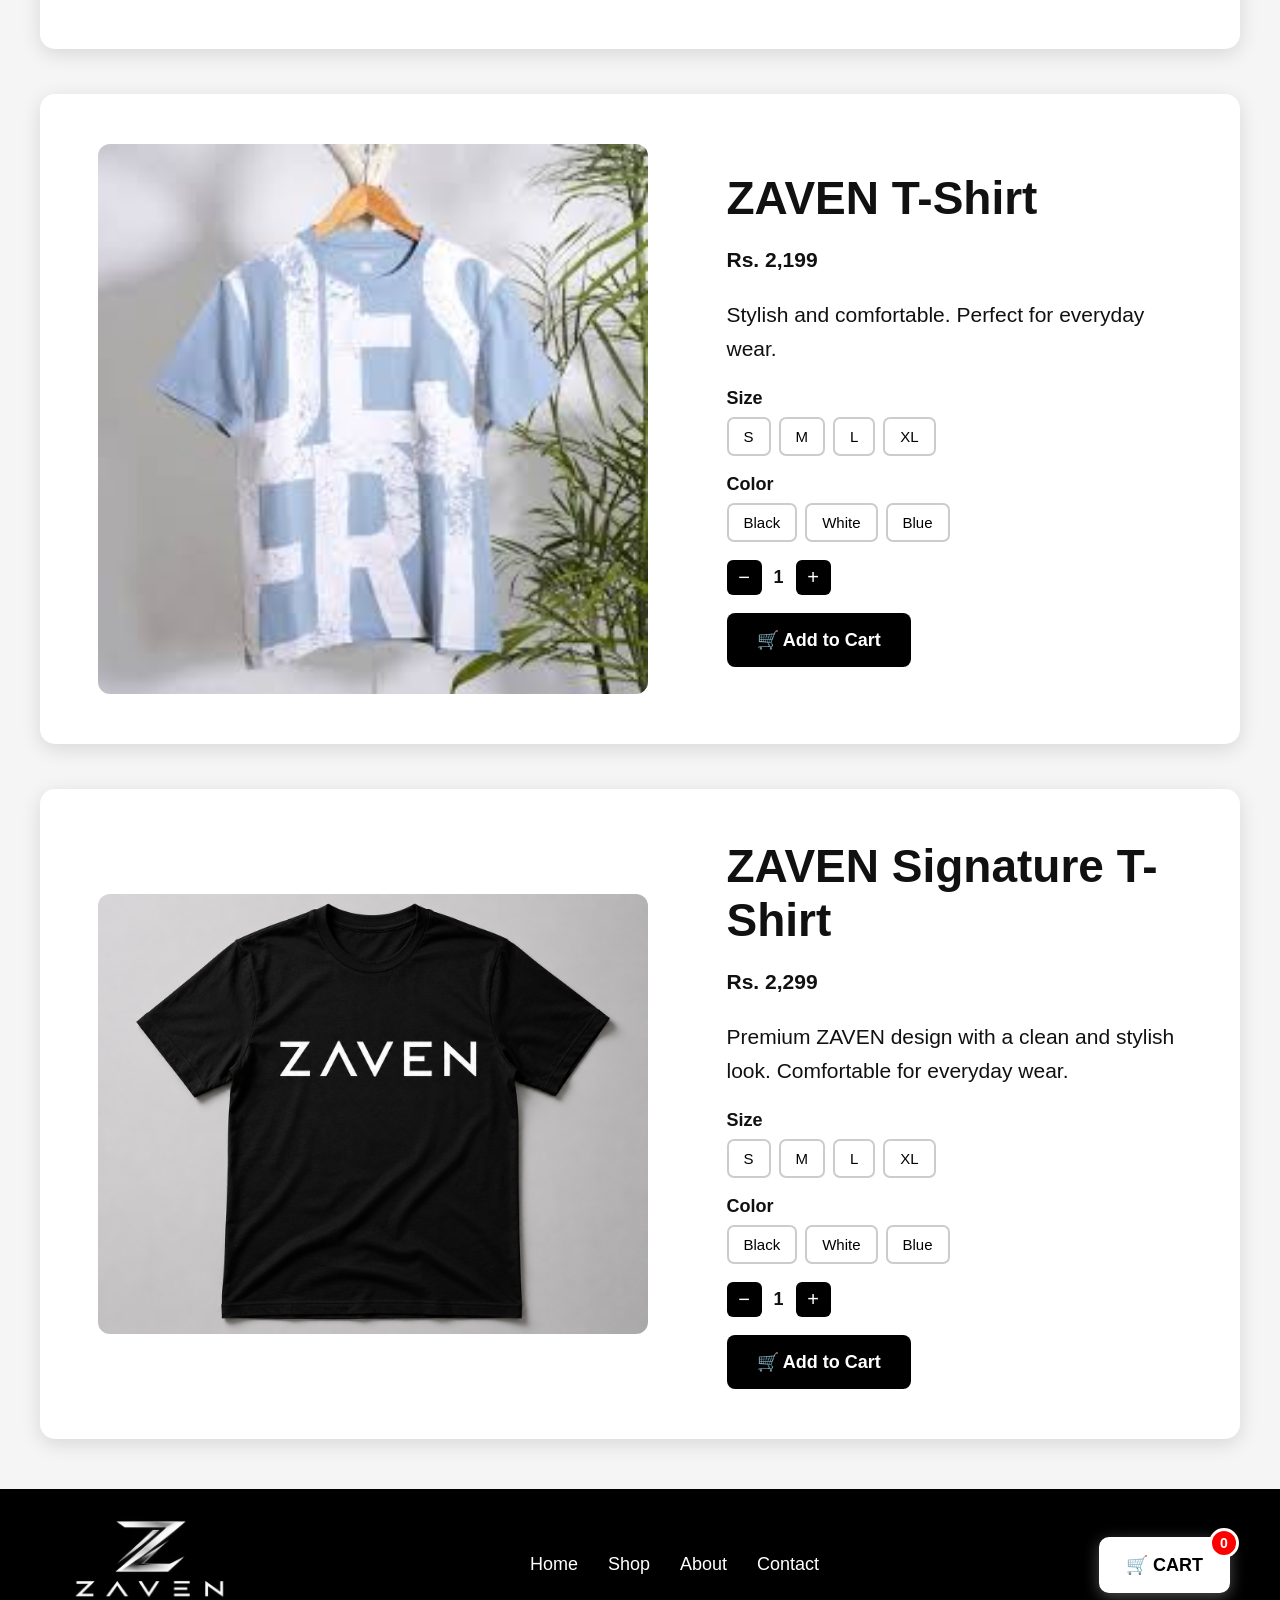
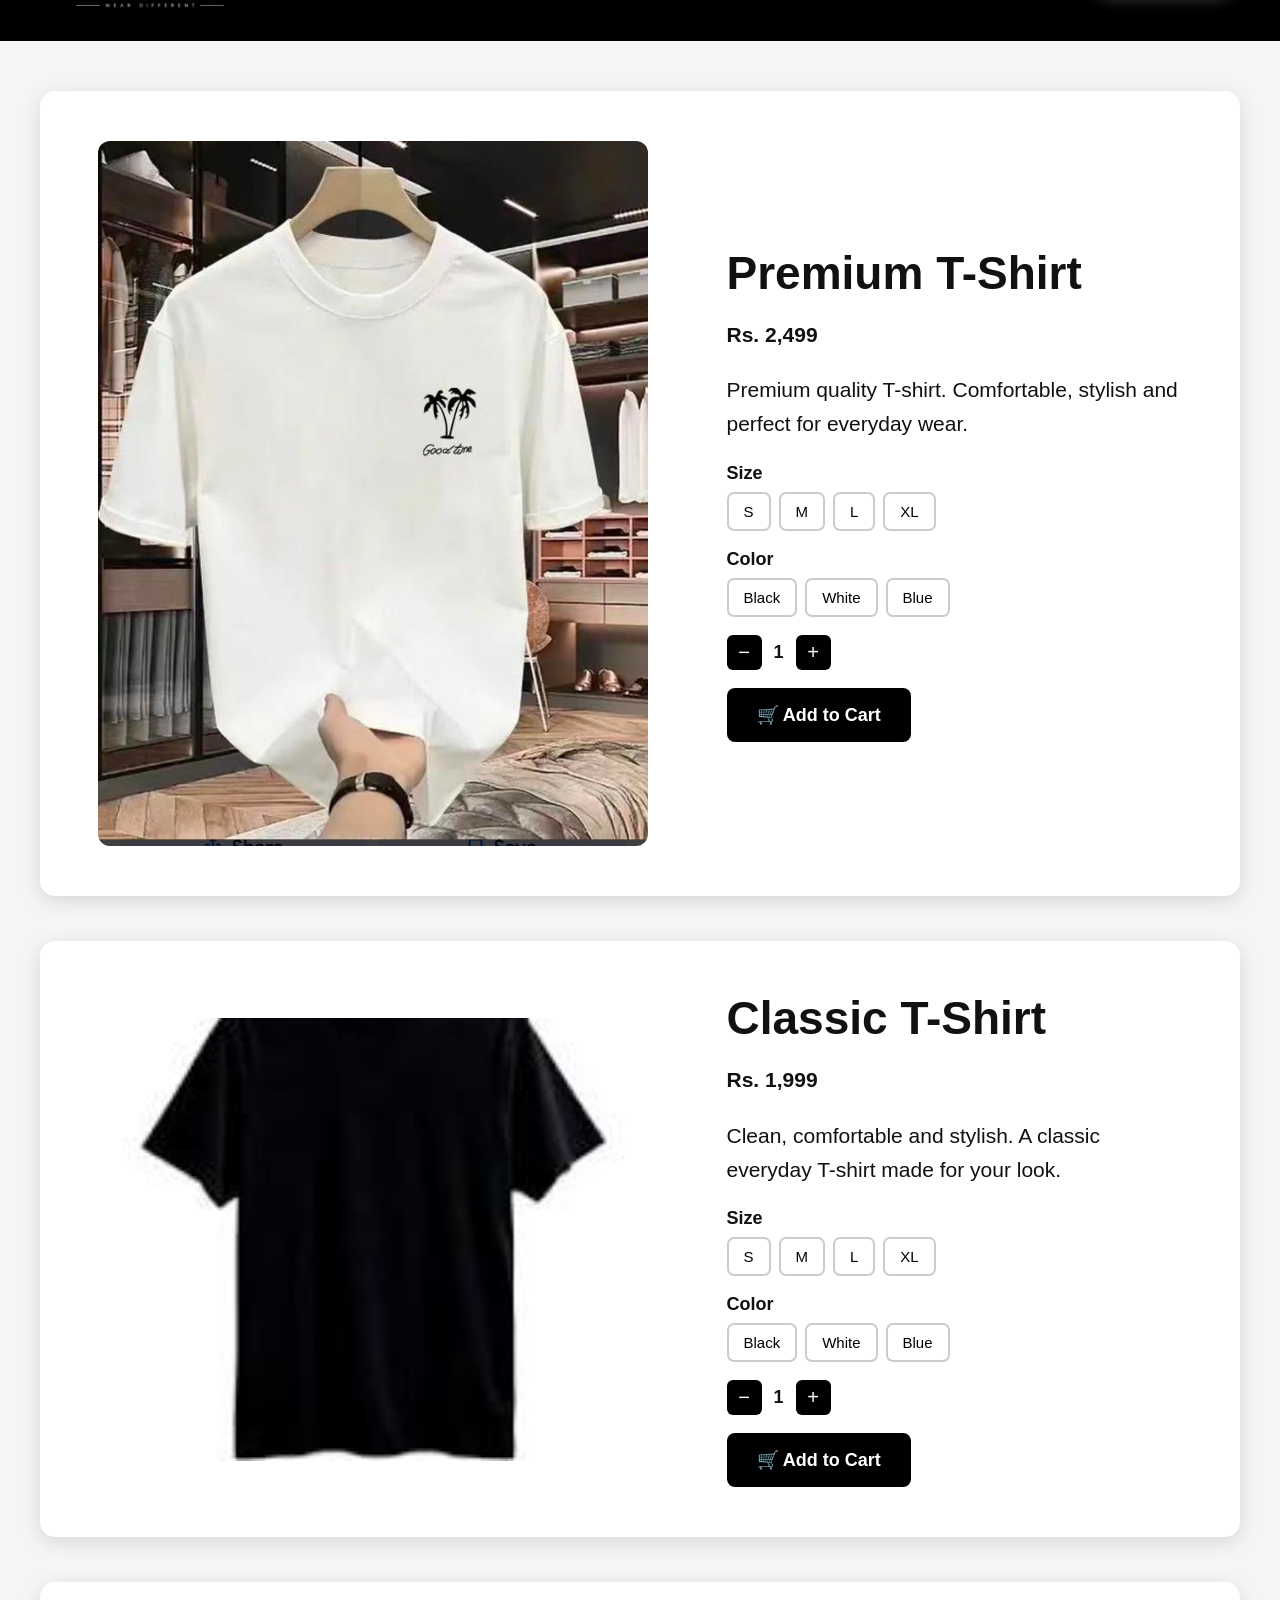
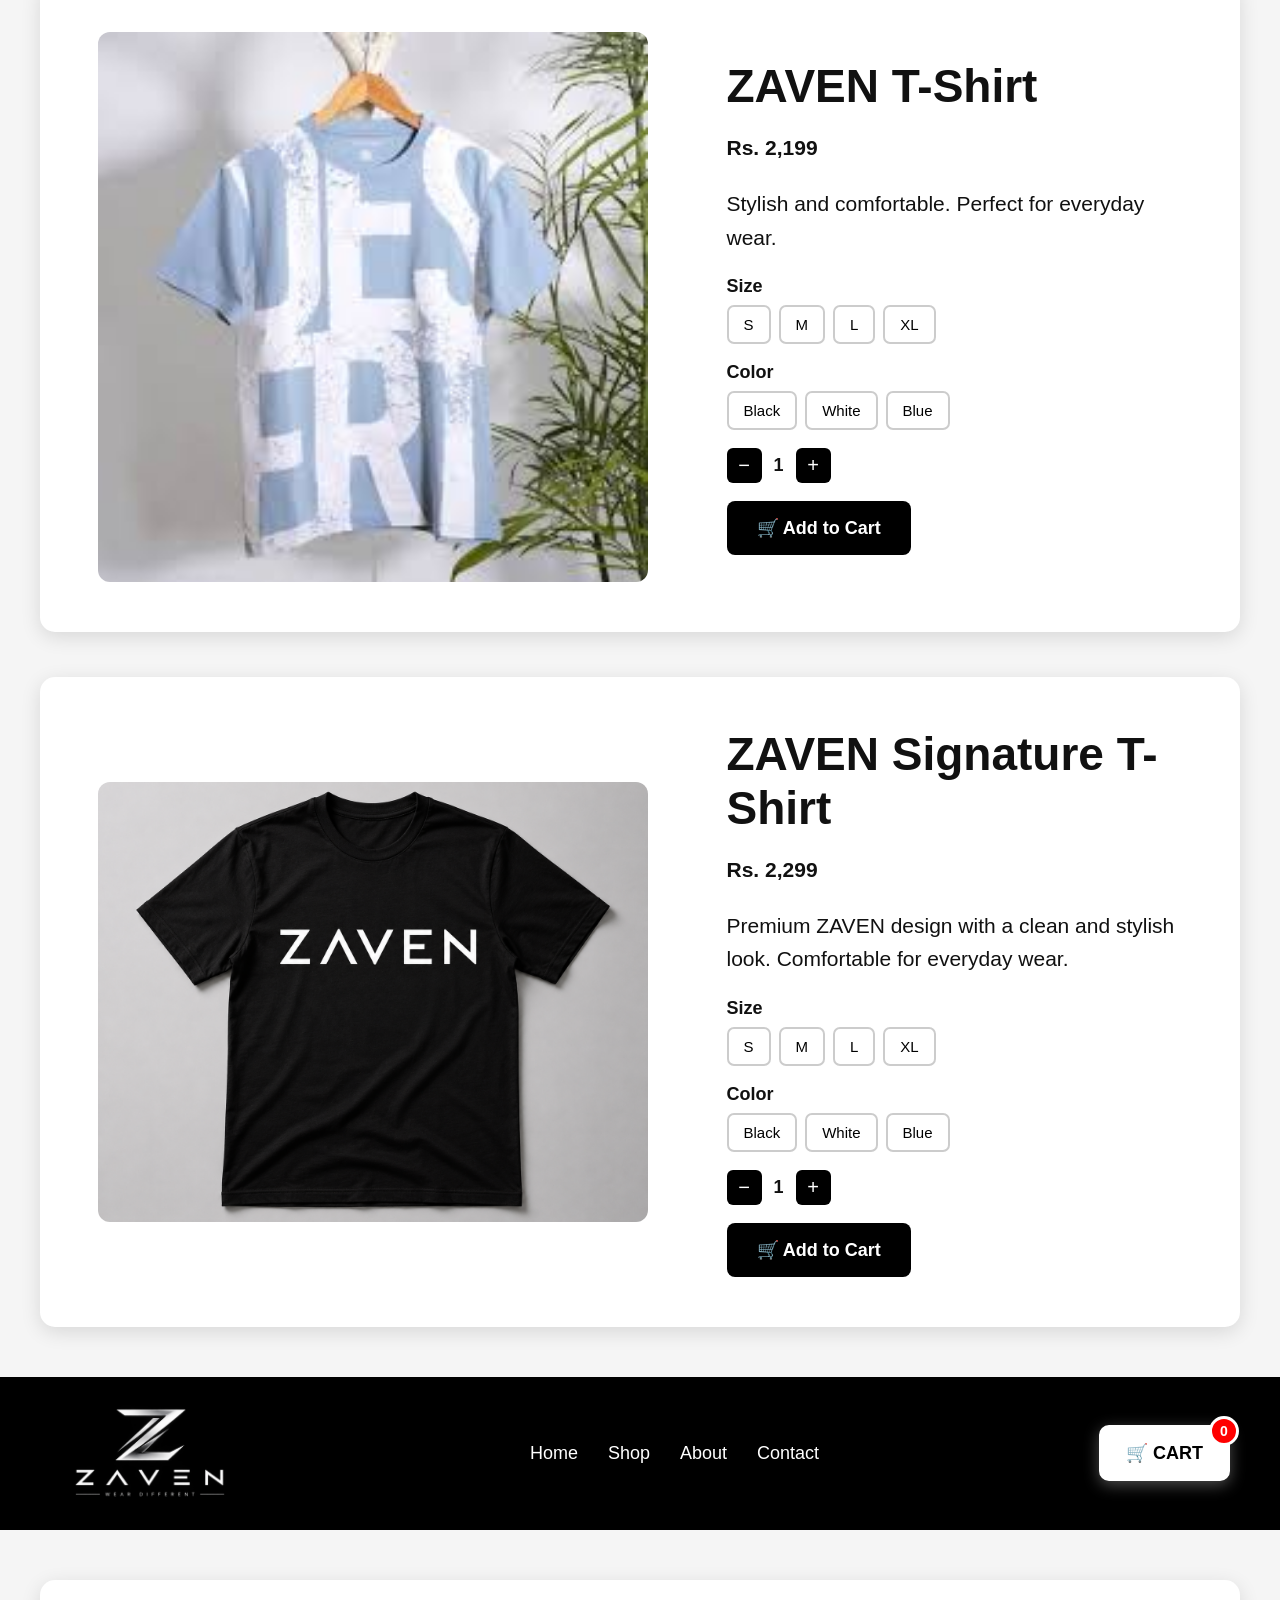
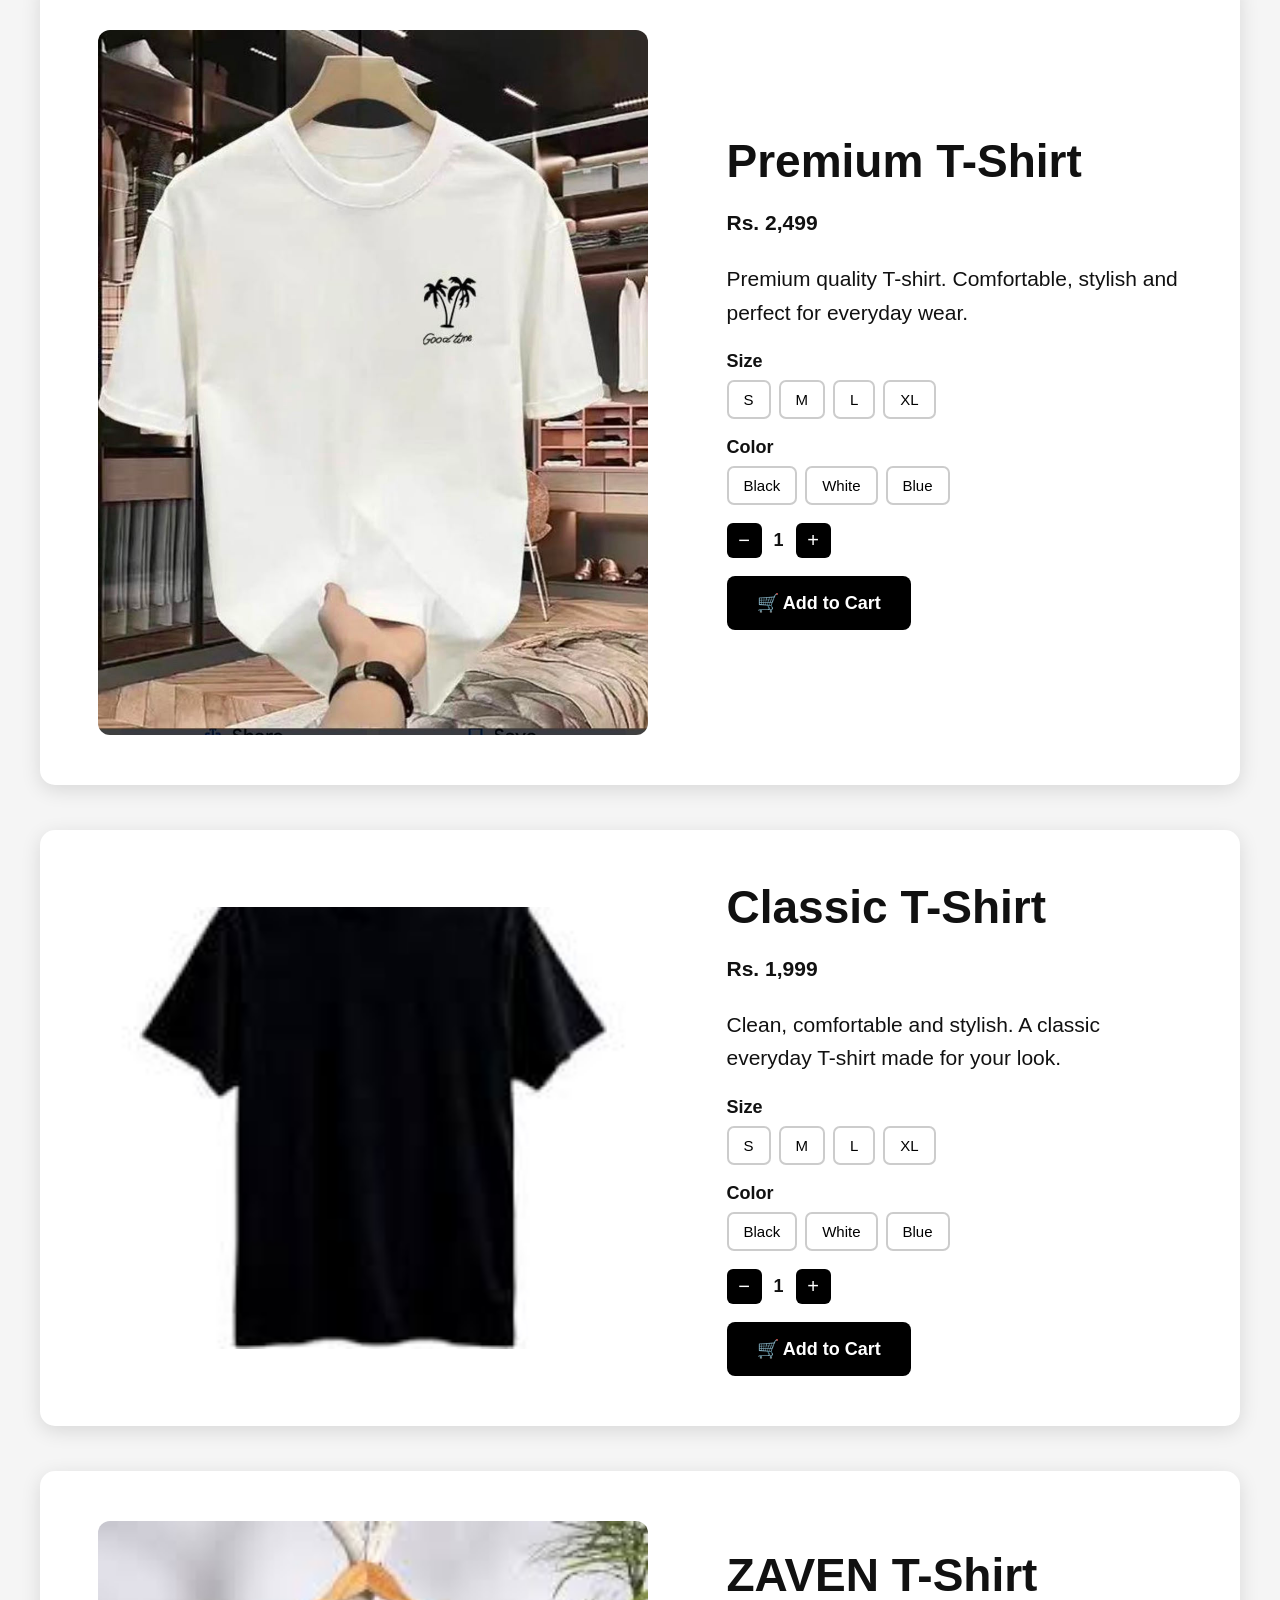
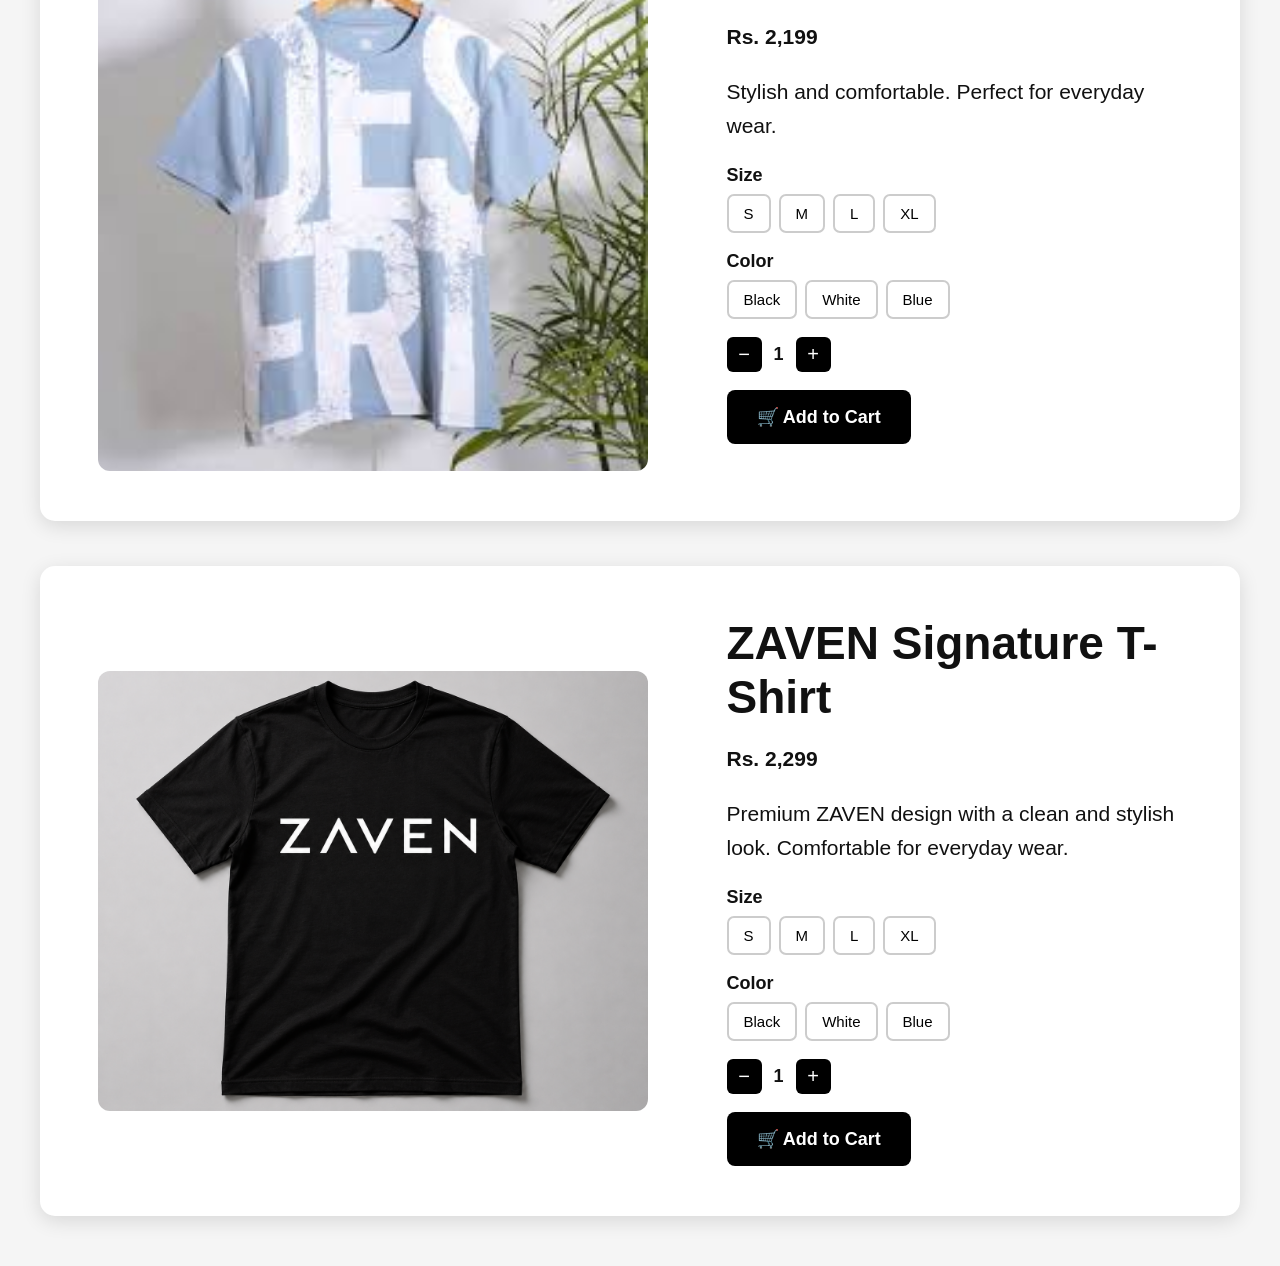
==== commit 9ea61a38: "Update print statement from 'Hello' to 'Goodbye'" ====
--- a/admin.html
+++ b/admin.html
@@ -5,7 +5,8 @@
 
     <meta charset="UTF-8">
 
-    <meta name="viewport" content="width=device-width, initial-scale=1.0">
+    <meta name="viewport"
+        content="width=device-width, initial-scale=1.0">
 
     <title>ZAVEN - Wear Different</title>
 
@@ -20,11 +21,12 @@
         }
 
         .image-zoom-overlay {
+
             position: fixed;
 
             inset: 0;
 
-            background: rgba(0, 0, 0, 0.9);
+            background: rgba(0, 0, 0, 0.92);
 
             display: none;
 
@@ -32,9 +34,10 @@
 
             justify-content: center;
 
-            padding: 30px;
+            padding: 25px;
 
             z-index: 10000;
+
         }
 
         .image-zoom-overlay.active {
@@ -42,7 +45,8 @@
         }
 
         .image-zoom-overlay img {
-            max-width: 90vw;
+
+            max-width: 92vw;
 
             max-height: 90vh;
 
@@ -52,28 +56,1649 @@
 
             object-fit: contain;
 
-            border-radius: 10px;
+            border-radius: 12px;
 
             cursor: zoom-out;
+
+            box-shadow:
+                0 10px 40px rgba(0,0,0,0.5);
+
         }
 
         .zoom-close {
+
             position: absolute;
 
-            top: 20px;
+            top: 18px;
 
             right: 25px;
 
-            width: 45px;
-
-            height<!DOCTYPE html>
+            width: 48px;
+
+            height: 48px;
+
+            border: none;
+
+            border-radius: 50%;
+
+            background: white;
+
+            color: black;
+
+            font-size: 30px;
+
+            line-height: 48px;
+
+            text-align: center;
+
+            cursor: pointer;
+
+            z-index: 10001;
+
+        }
+
+        .zoom-close:hover {
+            background: #ddd;
+        }
+
+    </style>
+
+</head>
+
+
+<body>
+
+
+<!-- ================= HEADER ================= -->
+
+<header>
+
+    <div class="brand">
+
+        <img
+            src="zaven-logo.png"
+            alt="ZAVEN Logo"
+            class="logo">
+
+    </div>
+
+
+    <nav>
+
+        <a href="#">Home</a>
+
+        <a href="#shop">Shop</a>
+
+        <a href="#about">About</a>
+
+        <a href="#contact">Contact</a>
+
+    </nav>
+
+
+    <button
+        class="cart-button"
+        onclick="openCart()">
+
+        🛒 CART
+
+        <span id="cartCount">
+            0
+        </span>
+
+    </button>
+
+</header>
+
+
+<!-- ================= PRODUCTS ================= -->
+
+<main
+    class="products"
+    id="shop">
+
+
+<!-- PRODUCT 1 -->
+
+<section
+    class="product"
+    data-name="Premium T-Shirt"
+    data-price="2499">
+
+    <div class="product-image">
+
+        <img
+            src="shirt-new.jpg"
+            alt="ZAVEN Premium T-Shirt"
+            onclick="openImageZoom(this)">
+
+    </div>
+
+
+    <div class="product-info">
+
+        <h2>
+            Premium T-Shirt
+        </h2>
+
+
+        <p class="price">
+            Rs. 2,499
+        </p>
+
+
+        <p>
+            Premium quality T-shirt.
+            Comfortable, stylish and perfect
+            for everyday wear.
+        </p>
+
+
+        <div class="choice">
+
+            <label>
+                Size
+            </label>
+
+            <div class="options">
+
+                <button class="option size-option">
+                    S
+                </button>
+
+                <button class="option size-option">
+                    M
+                </button>
+
+                <button class="option size-option">
+                    L
+                </button>
+
+                <button class="option size-option">
+                    XL
+                </button>
+
+            </div>
+
+        </div>
+
+
+        <div class="choice">
+
+            <label>
+                Color
+            </label>
+
+            <div class="options">
+
+                <button class="option color-option">
+                    Black
+                </button>
+
+                <button class="option color-option">
+                    White
+                </button>
+
+                <button class="option color-option">
+                    Blue
+                </button>
+
+            </div>
+
+        </div>
+
+
+        <div class="product-quantity">
+
+            <button
+                onclick="changeProductQty(this,-1)">
+                −
+            </button>
+
+            <span>
+                1
+            </span>
+
+            <button
+                onclick="changeProductQty(this,1)">
+                +
+            </button>
+
+        </div>
+
+
+        <button
+            class="buy-button"
+            onclick="addProduct(this)">
+
+            🛒 Add to Cart
+
+        </button>
+
+    </div>
+
+</section>
+
+
+<!-- PRODUCT 2 -->
+
+<section
+    class="product"
+    data-name="Classic T-Shirt"
+    data-price="1999">
+
+    <div class="product-image">
+
+        <img
+            src="shirt2.jpg"
+            alt="ZAVEN Classic T-Shirt"
+            onclick="openImageZoom(this)">
+
+    </div>
+
+
+    <div class="product-info">
+
+        <h2>
+            Classic T-Shirt
+        </h2>
+
+
+        <p class="price">
+            Rs. 1,999
+        </p>
+
+
+        <p>
+            Clean, comfortable and stylish.
+            A classic everyday T-shirt
+            made for your look.
+        </p>
+
+
+        <div class="choice">
+
+            <label>
+                Size
+            </label>
+
+            <div class="options">
+
+                <button class="option size-option">
+                    S
+                </button>
+
+                <button class="option size-option">
+                    M
+                </button>
+
+                <button class="option size-option">
+                    L
+                </button>
+
+                <button class="option size-option">
+                    XL
+                </button>
+
+            </div>
+
+        </div>
+
+
+        <div class="choice">
+
+            <label>
+                Color
+            </label>
+
+            <div class="options">
+
+                <button class="option color-option">
+                    Black
+                </button>
+
+                <button class="option color-option">
+                    White
+                </button>
+
+                <button class="option color-option">
+                    Blue
+                </button>
+
+            </div>
+
+        </div>
+
+
+        <div class="product-quantity">
+
+            <button
+                onclick="changeProductQty(this,-1)">
+                −
+            </button>
+
+            <span>
+                1
+            </span>
+
+            <button
+                onclick="changeProductQty(this,1)">
+                +
+            </button>
+
+        </div>
+
+
+        <button
+            class="buy-button"
+            onclick="addProduct(this)">
+
+            🛒 Add to Cart
+
+        </button>
+
+    </div>
+
+</section>
+
+
+<!-- PRODUCT 3 -->
+
+<section
+    class="product"
+    data-name="ZAVEN T-Shirt"
+    data-price="2199">
+
+    <div class="product-image">
+
+        <img
+            src="shirt3.jpg"
+            alt="ZAVEN T-Shirt"
+            onclick="openImageZoom(this)">
+
+    </div>
+
+
+    <div class="product-info">
+
+        <h2>
+            ZAVEN T-Shirt
+        </h2>
+
+
+        <p class="price">
+            Rs. 2,199
+        </p>
+
+
+        <p>
+            Stylish and comfortable.
+            Perfect for everyday wear.
+        </p>
+
+
+        <div class="choice">
+
+            <label>
+                Size
+            </label>
+
+            <div class="options">
+
+                <button class="option size-option">
+                    S
+                </button>
+
+                <button class="option size-option">
+                    M
+                </button>
+
+                <button class="option size-option">
+                    L
+                </button>
+
+                <button class="option size-option">
+                    XL
+                </button>
+
+            </div>
+
+        </div>
+
+
+        <div class="choice">
+
+            <label>
+                Color
+            </label>
+
+            <div class="options">
+
+                <button class="option color-option">
+                    Black
+                </button>
+
+                <button class="option color-option">
+                    White
+                </button>
+
+                <button class="option color-option">
+                    Blue
+                </button>
+
+            </div>
+
+        </div>
+
+
+        <div class="product-quantity">
+
+            <button
+                onclick="changeProductQty(this,-1)">
+                −
+            </button>
+
+            <span>
+                1
+            </span>
+
+            <button
+                onclick="changeProductQty(this,1)">
+                +
+            </button>
+
+        </div>
+
+
+        <button
+            class="buy-button"
+            onclick="addProduct(this)">
+
+            🛒 Add to Cart
+
+        </button>
+
+    </div>
+
+</section>
+
+
+<!-- PRODUCT 4 -->
+
+<section
+    class="product"
+    data-name="ZAVEN Signature T-Shirt"
+    data-price="2299">
+
+    <div class="product-image">
+
+        <img
+            src="shirt4.jpg"
+            alt="ZAVEN Signature T-Shirt"
+            onclick="openImageZoom(this)">
+
+    </div>
+
+
+    <div class="product-info">
+
+        <h2>
+            ZAVEN Signature T-Shirt
+        </h2>
+
+
+        <p class="price">
+            Rs. 2,299
+        </p>
+
+
+        <p>
+            Premium ZAVEN design with a clean
+            and stylish look. Comfortable for
+            everyday wear.
+        </p>
+
+
+        <div class="choice">
+
+            <label>
+                Size
+            </label>
+
+            <div class="options">
+
+                <button class="option size-option">
+                    S
+                </button>
+
+                <button class="option size-option">
+                    M
+                </button>
+
+                <button class="option size-option">
+                    L
+                </button>
+
+                <button class="option size-option">
+                    XL
+                </button>
+
+            </div>
+
+        </div>
+
+
+        <div class="choice">
+
+            <label>
+                Color
+            </label>
+
+            <div class="options">
+
+                <button class="option color-option">
+                    Black
+                </button>
+
+                <button class="option color-option">
+                    White
+                </button>
+
+                <button class="option color-option">
+                    Blue
+                </button>
+
+            </div>
+
+        </div>
+
+
+        <div class="product-quantity">
+
+            <button
+                onclick="changeProductQty(this,-1)">
+                −
+            </button>
+
+            <span>
+                1
+            </span>
+
+            <button
+                onclick="changeProductQty(this,1)">
+                +
+            </button>
+
+        </div>
+
+
+        <button
+            class="buy-button"
+            onclick="addProduct(this)">
+
+            🛒 Add to Cart
+
+        </button>
+
+    </div>
+
+</section>
+
+
+</main>
+
+
+<!-- ================= IMAGE ZOOM ================= -->
+
+<div
+    class="image-zoom-overlay"
+    id="imageZoomOverlay"
+    onclick="closeImageZoom()">
+
+
+    <button
+        class="zoom-close"
+        onclick="closeImageZoom(event)">
+
+        ×
+
+    </button>
+
+
+    <img
+        id="zoomedImage"
+        src=""
+        alt="Zoomed Product"
+        onclick="event.stopPropagation()">
+
+</div>
+
+
+<!-- ================= CART ================= -->
+
+<div
+    class="overlay"
+    id="cartOverlay">
+
+
+    <div class="cart-box">
+
+
+        <button
+            class="close-button"
+            onclick="closeCart()">
+
+            ×
+
+        </button>
+
+
+        <h2>
+            🛒 Your Cart
+        </h2>
+
+
+        <div id="cartItems"></div>
+
+
+        <div class="cart-summary">
+
+            <div>
+
+                <span>
+                    Products Total
+                </span>
+
+                <strong id="cartProductsTotal">
+                    Rs. 0
+                </strong>
+
+            </div>
+
+        </div>
+
+
+        <button
+            class="checkout-button"
+            id="checkoutButton"
+            onclick="openCheckout()">
+
+            CHECKOUT
+
+        </button>
+
+
+    </div>
+
+</div>
+
+
+<!-- ================= CHECKOUT ================= -->
+
+<div
+    class="overlay"
+    id="checkoutOverlay">
+
+
+    <div class="checkout-box">
+
+
+        <button
+            class="close-button"
+            onclick="closeCheckout()">
+
+            ×
+
+        </button>
+
+
+        <h2>
+            📦 Complete Your Order
+        </h2>
+
+
+        <div class="final-total">
+
+
+            <div>
+
+                <span>
+                    Products Total
+                </span>
+
+                <strong id="finalProductsTotal">
+                    Rs. 0
+                </strong>
+
+            </div>
+
+
+            <div>
+
+                <span>
+                    Delivery Charges
+                </span>
+
+                <strong>
+                    Rs. 200
+                </strong>
+
+            </div>
+
+
+            <hr>
+
+
+            <div class="grand-total">
+
+                <span>
+                    Grand Total
+                </span>
+
+                <strong id="grandTotal">
+                    Rs. 0
+                </strong>
+
+            </div>
+
+
+        </div>
+
+
+        <div class="cod">
+
+            💵 Cash on Delivery
+
+        </div>
+
+
+        <form
+            onsubmit="placeOrder(event)">
+
+
+            <label>
+                Full Name
+            </label>
+
+
+            <input
+                type="text"
+                id="customerName"
+                placeholder="Enter your name"
+                required>
+
+
+            <label>
+                Phone Number
+            </label>
+
+
+            <input
+                type="tel"
+                id="customerPhone"
+                placeholder="03XXXXXXXXX"
+                required>
+
+
+            <label>
+                City
+            </label>
+
+
+            <input
+                type="text"
+                id="customerCity"
+                placeholder="Enter your city"
+                required>
+
+
+            <label>
+                Delivery Address
+            </label>
+
+
+            <textarea
+                id="customerAddress"
+                placeholder="Enter complete delivery address"
+                required></textarea>
+
+
+            <button
+                type="submit"
+                class="place-order">
+
+                📲 Place Order on WhatsApp
+
+            </button>
+
+
+        </form>
+
+
+    </div>
+
+</div>
+
+
+<!-- ================= JAVASCRIPT ================= -->
+
+<script>
+
+
+const DELIVERY = 200;
+
+
+const WHATSAPP_NUMBER =
+    "923374521644";
+
+
+let cart = [];
+
+
+/* ================= IMAGE ZOOM ================= */
+
+function openImageZoom(image) {
+
+    const overlay =
+        document.getElementById(
+            "imageZoomOverlay"
+        );
+
+
+    const zoomedImage =
+        document.getElementById(
+            "zoomedImage"
+        );
+
+
+    zoomedImage.src =
+        image.src;
+
+
+    zoomedImage.alt =
+        image.alt;
+
+
+    overlay.classList.add(
+        "active"
+    );
+
+
+    document.body.style.overflow =
+        "hidden";
+
+}
+
+
+function closeImageZoom(event) {
+
+    if (event) {
+
+        event.stopPropagation();
+
+    }
+
+
+    const overlay =
+        document.getElementById(
+            "imageZoomOverlay"
+        );
+
+
+    overlay.classList.remove(
+        "active"
+    );
+
+
+    document.body.style.overflow =
+        "";
+
+}
+
+
+/* ================= ESC KEY ================= */
+
+document.addEventListener(
+    "keydown",
+    function(event) {
+
+        if (
+            event.key === "Escape"
+        ) {
+
+            closeImageZoom();
+
+            closeCart();
+
+            closeCheckout();
+
+        }
+
+    }
+);
+
+
+/* ================= SIZE + COLOR ================= */
+
+document
+    .querySelectorAll(".choice")
+    .forEach(choice => {
+
+
+        choice
+            .querySelectorAll(".option")
+            .forEach(button => {
+
+
+                button.addEventListener(
+                    "click",
+                    () => {
+
+
+                        choice
+                            .querySelectorAll(".option")
+                            .forEach(x => {
+
+                                x.classList.remove(
+                                    "selected"
+                                );
+
+                            });
+
+
+                        button.classList.add(
+                            "selected"
+                        );
+
+                    }
+                );
+
+            });
+
+    });
+
+
+/* ================= PRODUCT QUANTITY ================= */
+
+function changeProductQty(
+    button,
+    amount
+) {
+
+
+    const span =
+        button.parentElement
+            .querySelector("span");
+
+
+    let qty =
+        parseInt(
+            span.innerText
+        );
+
+
+    qty += amount;
+
+
+    if (qty < 1) {
+
+        qty = 1;
+
+    }
+
+
+    span.innerText =
+        qty;
+
+}
+
+
+/* ================= ADD TO CART ================= */
+
+function addProduct(button) {
+
+
+    const product =
+        button.closest(
+            ".product"
+        );
+
+
+    const name =
+        product.dataset.name;
+
+
+    const price =
+        Number(
+            product.dataset.price
+        );
+
+
+    const image =
+        product
+            .querySelector("img")
+            .getAttribute("src");
+
+
+    const sizeButton =
+        product.querySelector(
+            ".size-option.selected"
+        );
+
+
+    const colorButton =
+        product.querySelector(
+            ".color-option.selected"
+        );
+
+
+    const size =
+        sizeButton
+            ? sizeButton.innerText
+            : "Not selected";
+
+
+    const color =
+        colorButton
+            ? colorButton.innerText
+            : "Not selected";
+
+
+    const quantity =
+        Number(
+            product
+                .querySelector(
+                    ".product-quantity span"
+                )
+                .innerText
+        );
+
+
+    const existing =
+        cart.find(item =>
+
+            item.name === name &&
+
+            item.size === size &&
+
+            item.color === color
+
+        );
+
+
+    if (existing) {
+
+        existing.quantity +=
+            quantity;
+
+    }
+
+    else {
+
+        cart.push({
+
+            name: name,
+
+            price: price,
+
+            image: image,
+
+            size: size,
+
+            color: color,
+
+            quantity: quantity
+
+        });
+
+    }
+
+
+    button.innerText =
+        "✓ Added to Cart";
+
+
+    setTimeout(() => {
+
+        button.innerText =
+            "🛒 Add to Cart";
+
+    }, 1200);
+
+
+    product
+        .querySelector(
+            ".product-quantity span"
+        )
+        .innerText =
+        "1";
+
+
+    updateCart();
+
+}
+
+
+/* ================= UPDATE CART ================= */
+
+function updateCart() {
+
+
+    const container =
+        document.getElementById(
+            "cartItems"
+        );
+
+
+    const count =
+        document.getElementById(
+            "cartCount"
+        );
+
+
+    container.innerHTML =
+        "";
+
+
+    let total = 0;
+
+    let items = 0;
+
+
+    if (cart.length === 0) {
+
+        container.innerHTML =
+            '<p class="empty-cart">Your cart is empty.</p>';
+
+    }
+
+
+    cart.forEach(
+        (item, index) => {
+
+
+            const itemTotal =
+                item.price *
+                item.quantity;
+
+
+            total +=
+                itemTotal;
+
+
+            items +=
+                item.quantity;
+
+
+            container.innerHTML += `
+
+                <div class="cart-item">
+
+                    <img
+                        src="${item.image}"
+                        onclick="openCartImage('${item.image}')"
+                        style="cursor: zoom-in;"
+                    >
+
+                    <div class="cart-info">
+
+                        <h3>
+                            ${item.name}
+                        </h3>
+
+                        <p>
+                            Rs.
+                            ${item.price.toLocaleString()}
+                        </p>
+
+                        <p>
+                            Size:
+                            ${item.size}
+                        </p>
+
+                        <p>
+                            Color:
+                            ${item.color}
+                        </p>
+
+                        <div class="cart-qty">
+
+                            <button
+                                onclick="changeCartQty(${index},-1)">
+
+                                −
+
+                            </button>
+
+                            <span>
+                                ${item.quantity}
+                            </span>
+
+                            <button
+                                onclick="changeCartQty(${index},1)">
+
+                                +
+
+                            </button>
+
+                        </div>
+
+                    </div>
+
+                    <div class="cart-right">
+
+                        <strong>
+                            Rs.
+                            ${itemTotal.toLocaleString()}
+                        </strong>
+
+                        <button
+                            class="remove"
+                            onclick="removeProduct(${index})">
+
+                            ❌
+
+                        </button>
+
+                    </div>
+
+                </div>
+
+            `;
+
+        }
+    );
+
+
+    count.innerText =
+        items;
+
+
+    document.getElementById(
+        "cartProductsTotal"
+    ).innerText =
+        "Rs. " +
+        total.toLocaleString();
+
+
+    document.getElementById(
+        "checkoutButton"
+    ).disabled =
+        cart.length === 0;
+
+}
+
+
+/* ================= CART IMAGE ZOOM ================= */
+
+function openCartImage(image) {
+
+
+    const overlay =
+        document.getElementById(
+            "imageZoomOverlay"
+        );
+
+
+    const zoomedImage =
+        document.getElementById(
+            "zoomedImage"
+        );
+
+
+    zoomedImage.src =
+        image;
+
+
+    overlay.classList.add(
+        "active"
+    );
+
+
+    document.body.style.overflow =
+        "hidden";
+
+}
+
+
+/* ================= CART QUANTITY ================= */
+
+function changeCartQty(
+    index,
+    amount
+) {
+
+
+    cart[index].quantity +=
+        amount;
+
+
+    if (
+        cart[index].quantity <= 0
+    ) {
+
+        cart.splice(index, 1);
+
+    }
+
+
+    updateCart();
+
+}
+
+
+/* ================= REMOVE ================= */
+
+function removeProduct(index) {
+
+    cart.splice(
+        index,
+        1
+    );
+
+    updateCart();
+
+}
+
+
+/* ================= OPEN CART ================= */
+
+function openCart() {
+
+
+    updateCart();
+
+
+    document
+        .getElementById(
+            "cartOverlay"
+        )
+        .classList.add(
+            "active"
+        );
+
+}
+
+
+/* ================= CLOSE CART ================= */
+
+function closeCart() {
+
+
+    document
+        .getElementById(
+            "cartOverlay"
+        )
+        .classList.remove(
+            "active"
+        );
+
+}
+
+
+/* ================= OPEN CHECKOUT ================= */
+
+function openCheckout() {
+
+
+    if (cart.length === 0) {
+
+        alert(
+            "Please add a product first."
+        );
+
+        return;
+
+    }
+
+
+    let productsTotal =
+        0;
+
+
+    cart.forEach(item => {
+
+        productsTotal +=
+            item.price *
+            item.quantity;
+
+    });
+
+
+    const grandTotal =
+        productsTotal +
+        DELIVERY;
+
+
+    document.getElementById(
+        "finalProductsTotal"
+    ).innerText =
+        "Rs. " +
+        productsTotal.toLocaleString();
+
+
+    document.getElementById(
+        "grandTotal"
+    ).innerText =
+        "Rs. " +
+        grandTotal.toLocaleString();
+
+
+    closeCart();
+
+
+    document
+        .getElementById(
+            "checkoutOverlay"
+        )
+        .classList.add(
+            "active"
+        );
+
+}
+
+
+/* ================= CLOSE CHECKOUT ================= */
+
+function closeCheckout() {
+
+
+    document
+        .getElementById(
+            "checkoutOverlay"
+        )
+        .classList.remove(
+            "active"
+        );
+
+}
+
+
+/* ================= WHATSAPP ORDER ================= */
+
+function placeOrder(event) {
+
+
+    event.preventDefault();
+
+
+    if (cart.length === 0) {
+
+        alert(
+            "Your cart is empty."
+        );
+
+        return;
+
+    }
+
+
+    const name =
+        document.getElementById(
+            "customerName"
+        ).value;
+
+
+    const phone =
+        document.getElementById(
+            "customerPhone"
+        ).value;
+
+
+    const city =
+        document.getElementById(
+            "customerCity"
+        ).value;
+
+
+    const address =
+        document.getElementById(
+            "customerAddress"
+        ).value;
+
+
+    let productsTotal =
+        0;
+
+
+    let message =
+        "ZAVEN NEW ORDER\n\n";
+
+
+    message +=
+        "Customer Name: " +
+        name +
+        "\n";
+
+
+    message +=
+        "Phone: " +
+        phone +
+        "\n";
+
+
+    message +=
+        "City: " +
+        city +
+        "\n";
+
+
+    message +=
+        "Address: " +
+        address +
+        "\n\n";
+
+
+    message +=
+        "ORDER DETAILS:\n\n";
+
+
+    cart.forEach(item => {
+
+
+        const itemTotal =
+            item.price *
+            item.quantity;
+
+
+        productsTotal +=
+            itemTotal;
+
+
+        message +=
+            item.name +
+            "\n";
+
+
+        message +=
+            "Size: " +
+            item.size +
+            "\n";
+
+
+        message +=
+            "Color: " +
+            item.color +
+            "\n";
+
+
+        message +=
+            "Quantity: " +
+            item.quantity +
+            "\n";
+
+
+        message +=
+            "Price: Rs. " +
+            itemTotal.toLocaleString() +
+            "\n\n";
+
+    });
+
+
+    const grandTotal =
+        productsTotal +
+        DELIVERY;
+
+
+    message +=
+        "Products Total: Rs. " +
+        productsTotal.toLocaleString() +
+        "\n";
+
+
+    message +=
+        "Delivery Charges: Rs. " +
+        DELIVERY.toLocaleString() +
+        "\n";
+
+
+    message +=
+        "GRAND TOTAL: Rs. " +
+        grandTotal.toLocaleString() +
+        "\n";
+
+
+    message +=
+        "Payment: Cash on Delivery";
+
+
+    const whatsappURL =
+        "https://wa.me/" +
+        WHATSAPP_NUMBER +
+        "?text=" +
+        encodeURIComponent(
+            message
+        );
+
+
+    window.open(
+        whatsappURL,
+        "_blank"
+    );
+
+}
+
+
+/* ================= START ================= */
+
+updateCart();
+
+
+</script>
+
+
+</body>
+
+</html><!DOCTYPE html>
 <html lang="en">
 
 <head>
 
     <meta charset="UTF-8">
 
-    <meta name="viewport" content="width=device-width, initial-scale=1.0">
+    <meta name="viewport"
+        content="width=device-width, initial-scale=1.0">
 
     <title>ZAVEN - Wear Different</title>
 
@@ -88,11 +1713,12 @@
         }
 
         .image-zoom-overlay {
+
             position: fixed;
 
             inset: 0;
 
-            background: rgba(0, 0, 0, 0.9);
+            background: rgba(0, 0, 0, 0.92);
 
             display: none;
 
@@ -100,9 +1726,10 @@
 
             justify-content: center;
 
-            padding: 30px;
+            padding: 25px;
 
             z-index: 10000;
+
         }
 
         .image-zoom-overlay.active {
@@ -110,7 +1737,8 @@
         }
 
         .image-zoom-overlay img {
-            max-width: 90vw;
+
+            max-width: 92vw;
 
             max-height: 90vh;
 
@@ -120,18 +1748,3330 @@
 
             object-fit: contain;
 
-            border-radius: 10px;
+            border-radius: 12px;
 
             cursor: zoom-out;
+
+            box-shadow:
+                0 10px 40px rgba(0,0,0,0.5);
+
         }
 
         .zoom-close {
+
             position: absolute;
 
-            top: 20px;
+            top: 18px;
 
             right: 25px;
 
-            width: 45px;
-
-            height
+            width: 48px;
+
+            height: 48px;
+
+            border: none;
+
+            border-radius: 50%;
+
+            background: white;
+
+            color: black;
+
+            font-size: 30px;
+
+            line-height: 48px;
+
+            text-align: center;
+
+            cursor: pointer;
+
+            z-index: 10001;
+
+        }
+
+        .zoom-close:hover {
+            background: #ddd;
+        }
+
+    </style>
+
+</head>
+
+
+<body>
+
+
+<!-- ================= HEADER ================= -->
+
+<header>
+
+    <div class="brand">
+
+        <img
+            src="zaven-logo.png"
+            alt="ZAVEN Logo"
+            class="logo">
+
+    </div>
+
+
+    <nav>
+
+        <a href="#">Home</a>
+
+        <a href="#shop">Shop</a>
+
+        <a href="#about">About</a>
+
+        <a href="#contact">Contact</a>
+
+    </nav>
+
+
+    <button
+        class="cart-button"
+        onclick="openCart()">
+
+        🛒 CART
+
+        <span id="cartCount">
+            0
+        </span>
+
+    </button>
+
+</header>
+
+
+<!-- ================= PRODUCTS ================= -->
+
+<main
+    class="products"
+    id="shop">
+
+
+<!-- PRODUCT 1 -->
+
+<section
+    class="product"
+    data-name="Premium T-Shirt"
+    data-price="2499">
+
+    <div class="product-image">
+
+        <img
+            src="shirt-new.jpg"
+            alt="ZAVEN Premium T-Shirt"
+            onclick="openImageZoom(this)">
+
+    </div>
+
+
+    <div class="product-info">
+
+        <h2>
+            Premium T-Shirt
+        </h2>
+
+
+        <p class="price">
+            Rs. 2,499
+        </p>
+
+
+        <p>
+            Premium quality T-shirt.
+            Comfortable, stylish and perfect
+            for everyday wear.
+        </p>
+
+
+        <div class="choice">
+
+            <label>
+                Size
+            </label>
+
+            <div class="options">
+
+                <button class="option size-option">
+                    S
+                </button>
+
+                <button class="option size-option">
+                    M
+                </button>
+
+                <button class="option size-option">
+                    L
+                </button>
+
+                <button class="option size-option">
+                    XL
+                </button>
+
+            </div>
+
+        </div>
+
+
+        <div class="choice">
+
+            <label>
+                Color
+            </label>
+
+            <div class="options">
+
+                <button class="option color-option">
+                    Black
+                </button>
+
+                <button class="option color-option">
+                    White
+                </button>
+
+                <button class="option color-option">
+                    Blue
+                </button>
+
+            </div>
+
+        </div>
+
+
+        <div class="product-quantity">
+
+            <button
+                onclick="changeProductQty(this,-1)">
+                −
+            </button>
+
+            <span>
+                1
+            </span>
+
+            <button
+                onclick="changeProductQty(this,1)">
+                +
+            </button>
+
+        </div>
+
+
+        <button
+            class="buy-button"
+            onclick="addProduct(this)">
+
+            🛒 Add to Cart
+
+        </button>
+
+    </div>
+
+</section>
+
+
+<!-- PRODUCT 2 -->
+
+<section
+    class="product"
+    data-name="Classic T-Shirt"
+    data-price="1999">
+
+    <div class="product-image">
+
+        <img
+            src="shirt2.jpg"
+            alt="ZAVEN Classic T-Shirt"
+            onclick="openImageZoom(this)">
+
+    </div>
+
+
+    <div class="product-info">
+
+        <h2>
+            Classic T-Shirt
+        </h2>
+
+
+        <p class="price">
+            Rs. 1,999
+        </p>
+
+
+        <p>
+            Clean, comfortable and stylish.
+            A classic everyday T-shirt
+            made for your look.
+        </p>
+
+
+        <div class="choice">
+
+            <label>
+                Size
+            </label>
+
+            <div class="options">
+
+                <button class="option size-option">
+                    S
+                </button>
+
+                <button class="option size-option">
+                    M
+                </button>
+
+                <button class="option size-option">
+                    L
+                </button>
+
+                <button class="option size-option">
+                    XL
+                </button>
+
+            </div>
+
+        </div>
+
+
+        <div class="choice">
+
+            <label>
+                Color
+            </label>
+
+            <div class="options">
+
+                <button class="option color-option">
+                    Black
+                </button>
+
+                <button class="option color-option">
+                    White
+                </button>
+
+                <button class="option color-option">
+                    Blue
+                </button>
+
+            </div>
+
+        </div>
+
+
+        <div class="product-quantity">
+
+            <button
+                onclick="changeProductQty(this,-1)">
+                −
+            </button>
+
+            <span>
+                1
+            </span>
+
+            <button
+                onclick="changeProductQty(this,1)">
+                +
+            </button>
+
+        </div>
+
+
+        <button
+            class="buy-button"
+            onclick="addProduct(this)">
+
+            🛒 Add to Cart
+
+        </button>
+
+    </div>
+
+</section>
+
+
+<!-- PRODUCT 3 -->
+
+<section
+    class="product"
+    data-name="ZAVEN T-Shirt"
+    data-price="2199">
+
+    <div class="product-image">
+
+        <img
+            src="shirt3.jpg"
+            alt="ZAVEN T-Shirt"
+            onclick="openImageZoom(this)">
+
+    </div>
+
+
+    <div class="product-info">
+
+        <h2>
+            ZAVEN T-Shirt
+        </h2>
+
+
+        <p class="price">
+            Rs. 2,199
+        </p>
+
+
+        <p>
+            Stylish and comfortable.
+            Perfect for everyday wear.
+        </p>
+
+
+        <div class="choice">
+
+            <label>
+                Size
+            </label>
+
+            <div class="options">
+
+                <button class="option size-option">
+                    S
+                </button>
+
+                <button class="option size-option">
+                    M
+                </button>
+
+                <button class="option size-option">
+                    L
+                </button>
+
+                <button class="option size-option">
+                    XL
+                </button>
+
+            </div>
+
+        </div>
+
+
+        <div class="choice">
+
+            <label>
+                Color
+            </label>
+
+            <div class="options">
+
+                <button class="option color-option">
+                    Black
+                </button>
+
+                <button class="option color-option">
+                    White
+                </button>
+
+                <button class="option color-option">
+                    Blue
+                </button>
+
+            </div>
+
+        </div>
+
+
+        <div class="product-quantity">
+
+            <button
+                onclick="changeProductQty(this,-1)">
+                −
+            </button>
+
+            <span>
+                1
+            </span>
+
+            <button
+                onclick="changeProductQty(this,1)">
+                +
+            </button>
+
+        </div>
+
+
+        <button
+            class="buy-button"
+            onclick="addProduct(this)">
+
+            🛒 Add to Cart
+
+        </button>
+
+    </div>
+
+</section>
+
+
+<!-- PRODUCT 4 -->
+
+<section
+    class="product"
+    data-name="ZAVEN Signature T-Shirt"
+    data-price="2299">
+
+    <div class="product-image">
+
+        <img
+            src="shirt4.jpg"
+            alt="ZAVEN Signature T-Shirt"
+            onclick="openImageZoom(this)">
+
+    </div>
+
+
+    <div class="product-info">
+
+        <h2>
+            ZAVEN Signature T-Shirt
+        </h2>
+
+
+        <p class="price">
+            Rs. 2,299
+        </p>
+
+
+        <p>
+            Premium ZAVEN design with a clean
+            and stylish look. Comfortable for
+            everyday wear.
+        </p>
+
+
+        <div class="choice">
+
+            <label>
+                Size
+            </label>
+
+            <div class="options">
+
+                <button class="option size-option">
+                    S
+                </button>
+
+                <button class="option size-option">
+                    M
+                </button>
+
+                <button class="option size-option">
+                    L
+                </button>
+
+                <button class="option size-option">
+                    XL
+                </button>
+
+            </div>
+
+        </div>
+
+
+        <div class="choice">
+
+            <label>
+                Color
+            </label>
+
+            <div class="options">
+
+                <button class="option color-option">
+                    Black
+                </button>
+
+                <button class="option color-option">
+                    White
+                </button>
+
+                <button class="option color-option">
+                    Blue
+                </button>
+
+            </div>
+
+        </div>
+
+
+        <div class="product-quantity">
+
+            <button
+                onclick="changeProductQty(this,-1)">
+                −
+            </button>
+
+            <span>
+                1
+            </span>
+
+            <button
+                onclick="changeProductQty(this,1)">
+                +
+            </button>
+
+        </div>
+
+
+        <button
+            class="buy-button"
+            onclick="addProduct(this)">
+
+            🛒 Add to Cart
+
+        </button>
+
+    </div>
+
+</section>
+
+
+</main>
+
+
+<!-- ================= IMAGE ZOOM ================= -->
+
+<div
+    class="image-zoom-overlay"
+    id="imageZoomOverlay"
+    onclick="closeImageZoom()">
+
+
+    <button
+        class="zoom-close"
+        onclick="closeImageZoom(event)">
+
+        ×
+
+    </button>
+
+
+    <img
+        id="zoomedImage"
+        src=""
+        alt="Zoomed Product"
+        onclick="event.stopPropagation()">
+
+</div>
+
+
+<!-- ================= CART ================= -->
+
+<div
+    class="overlay"
+    id="cartOverlay">
+
+
+    <div class="cart-box">
+
+
+        <button
+            class="close-button"
+            onclick="closeCart()">
+
+            ×
+
+        </button>
+
+
+        <h2>
+            🛒 Your Cart
+        </h2>
+
+
+        <div id="cartItems"></div>
+
+
+        <div class="cart-summary">
+
+            <div>
+
+                <span>
+                    Products Total
+                </span>
+
+                <strong id="cartProductsTotal">
+                    Rs. 0
+                </strong>
+
+            </div>
+
+        </div>
+
+
+        <button
+            class="checkout-button"
+            id="checkoutButton"
+            onclick="openCheckout()">
+
+            CHECKOUT
+
+        </button>
+
+
+    </div>
+
+</div>
+
+
+<!-- ================= CHECKOUT ================= -->
+
+<div
+    class="overlay"
+    id="checkoutOverlay">
+
+
+    <div class="checkout-box">
+
+
+        <button
+            class="close-button"
+            onclick="closeCheckout()">
+
+            ×
+
+        </button>
+
+
+        <h2>
+            📦 Complete Your Order
+        </h2>
+
+
+        <div class="final-total">
+
+
+            <div>
+
+                <span>
+                    Products Total
+                </span>
+
+                <strong id="finalProductsTotal">
+                    Rs. 0
+                </strong>
+
+            </div>
+
+
+            <div>
+
+                <span>
+                    Delivery Charges
+                </span>
+
+                <strong>
+                    Rs. 200
+                </strong>
+
+            </div>
+
+
+            <hr>
+
+
+            <div class="grand-total">
+
+                <span>
+                    Grand Total
+                </span>
+
+                <strong id="grandTotal">
+                    Rs. 0
+                </strong>
+
+            </div>
+
+
+        </div>
+
+
+        <div class="cod">
+
+            💵 Cash on Delivery
+
+        </div>
+
+
+        <form
+            onsubmit="placeOrder(event)">
+
+
+            <label>
+                Full Name
+            </label>
+
+
+            <input
+                type="text"
+                id="customerName"
+                placeholder="Enter your name"
+                required>
+
+
+            <label>
+                Phone Number
+            </label>
+
+
+            <input
+                type="tel"
+                id="customerPhone"
+                placeholder="03XXXXXXXXX"
+                required>
+
+
+            <label>
+                City
+            </label>
+
+
+            <input
+                type="text"
+                id="customerCity"
+                placeholder="Enter your city"
+                required>
+
+
+            <label>
+                Delivery Address
+            </label>
+
+
+            <textarea
+                id="customerAddress"
+                placeholder="Enter complete delivery address"
+                required></textarea>
+
+
+            <button
+                type="submit"
+                class="place-order">
+
+                📲 Place Order on WhatsApp
+
+            </button>
+
+
+        </form>
+
+
+    </div>
+
+</div>
+
+
+<!-- ================= JAVASCRIPT ================= -->
+
+<script>
+
+
+const DELIVERY = 200;
+
+
+const WHATSAPP_NUMBER =
+    "923374521644";
+
+
+let cart = [];
+
+
+/* ================= IMAGE ZOOM ================= */
+
+function openImageZoom(image) {
+
+    const overlay =
+        document.getElementById(
+            "imageZoomOverlay"
+        );
+
+
+    const zoomedImage =
+        document.getElementById(
+            "zoomedImage"
+        );
+
+
+    zoomedImage.src =
+        image.src;
+
+
+    zoomedImage.alt =
+        image.alt;
+
+
+    overlay.classList.add(
+        "active"
+    );
+
+
+    document.body.style.overflow =
+        "hidden";
+
+}
+
+
+function closeImageZoom(event) {
+
+    if (event) {
+
+        event.stopPropagation();
+
+    }
+
+
+    const overlay =
+        document.getElementById(
+            "imageZoomOverlay"
+        );
+
+
+    overlay.classList.remove(
+        "active"
+    );
+
+
+    document.body.style.overflow =
+        "";
+
+}
+
+
+/* ================= ESC KEY ================= */
+
+document.addEventListener(
+    "keydown",
+    function(event) {
+
+        if (
+            event.key === "Escape"
+        ) {
+
+            closeImageZoom();
+
+            closeCart();
+
+            closeCheckout();
+
+        }
+
+    }
+);
+
+
+/* ================= SIZE + COLOR ================= */
+
+document
+    .querySelectorAll(".choice")
+    .forEach(choice => {
+
+
+        choice
+            .querySelectorAll(".option")
+            .forEach(button => {
+
+
+                button.addEventListener(
+                    "click",
+                    () => {
+
+
+                        choice
+                            .querySelectorAll(".option")
+                            .forEach(x => {
+
+                                x.classList.remove(
+                                    "selected"
+                                );
+
+                            });
+
+
+                        button.classList.add(
+                            "selected"
+                        );
+
+                    }
+                );
+
+            });
+
+    });
+
+
+/* ================= PRODUCT QUANTITY ================= */
+
+function changeProductQty(
+    button,
+    amount
+) {
+
+
+    const span =
+        button.parentElement
+            .querySelector("span");
+
+
+    let qty =
+        parseInt(
+            span.innerText
+        );
+
+
+    qty += amount;
+
+
+    if (qty < 1) {
+
+        qty = 1;
+
+    }
+
+
+    span.innerText =
+        qty;
+
+}
+
+
+/* ================= ADD TO CART ================= */
+
+function addProduct(button) {
+
+
+    const product =
+        button.closest(
+            ".product"
+        );
+
+
+    const name =
+        product.dataset.name;
+
+
+    const price =
+        Number(
+            product.dataset.price
+        );
+
+
+    const image =
+        product
+            .querySelector("img")
+            .getAttribute("src");
+
+
+    const sizeButton =
+        product.querySelector(
+            ".size-option.selected"
+        );
+
+
+    const colorButton =
+        product.querySelector(
+            ".color-option.selected"
+        );
+
+
+    const size =
+        sizeButton
+            ? sizeButton.innerText
+            : "Not selected";
+
+
+    const color =
+        colorButton
+            ? colorButton.innerText
+            : "Not selected";
+
+
+    const quantity =
+        Number(
+            product
+                .querySelector(
+                    ".product-quantity span"
+                )
+                .innerText
+        );
+
+
+    const existing =
+        cart.find(item =>
+
+            item.name === name &&
+
+            item.size === size &&
+
+            item.color === color
+
+        );
+
+
+    if (existing) {
+
+        existing.quantity +=
+            quantity;
+
+    }
+
+    else {
+
+        cart.push({
+
+            name: name,
+
+            price: price,
+
+            image: image,
+
+            size: size,
+
+            color: color,
+
+            quantity: quantity
+
+        });
+
+    }
+
+
+    button.innerText =
+        "✓ Added to Cart";
+
+
+    setTimeout(() => {
+
+        button.innerText =
+            "🛒 Add to Cart";
+
+    }, 1200);
+
+
+    product
+        .querySelector(
+            ".product-quantity span"
+        )
+        .innerText =
+        "1";
+
+
+    updateCart();
+
+}
+
+
+/* ================= UPDATE CART ================= */
+
+function updateCart() {
+
+
+    const container =
+        document.getElementById(
+            "cartItems"
+        );
+
+
+    const count =
+        document.getElementById(
+            "cartCount"
+        );
+
+
+    container.innerHTML =
+        "";
+
+
+    let total = 0;
+
+    let items = 0;
+
+
+    if (cart.length === 0) {
+
+        container.innerHTML =
+            '<p class="empty-cart">Your cart is empty.</p>';
+
+    }
+
+
+    cart.forEach(
+        (item, index) => {
+
+
+            const itemTotal =
+                item.price *
+                item.quantity;
+
+
+            total +=
+                itemTotal;
+
+
+            items +=
+                item.quantity;
+
+
+            container.innerHTML += `
+
+                <div class="cart-item">
+
+                    <img
+                        src="${item.image}"
+                        onclick="openCartImage('${item.image}')"
+                        style="cursor: zoom-in;"
+                    >
+
+                    <div class="cart-info">
+
+                        <h3>
+                            ${item.name}
+                        </h3>
+
+                        <p>
+                            Rs.
+                            ${item.price.toLocaleString()}
+                        </p>
+
+                        <p>
+                            Size:
+                            ${item.size}
+                        </p>
+
+                        <p>
+                            Color:
+                            ${item.color}
+                        </p>
+
+                        <div class="cart-qty">
+
+                            <button
+                                onclick="changeCartQty(${index},-1)">
+
+                                −
+
+                            </button>
+
+                            <span>
+                                ${item.quantity}
+                            </span>
+
+                            <button
+                                onclick="changeCartQty(${index},1)">
+
+                                +
+
+                            </button>
+
+                        </div>
+
+                    </div>
+
+                    <div class="cart-right">
+
+                        <strong>
+                            Rs.
+                            ${itemTotal.toLocaleString()}
+                        </strong>
+
+                        <button
+                            class="remove"
+                            onclick="removeProduct(${index})">
+
+                            ❌
+
+                        </button>
+
+                    </div>
+
+                </div>
+
+            `;
+
+        }
+    );
+
+
+    count.innerText =
+        items;
+
+
+    document.getElementById(
+        "cartProductsTotal"
+    ).innerText =
+        "Rs. " +
+        total.toLocaleString();
+
+
+    document.getElementById(
+        "checkoutButton"
+    ).disabled =
+        cart.length === 0;
+
+}
+
+
+/* ================= CART IMAGE ZOOM ================= */
+
+function openCartImage(image) {
+
+
+    const overlay =
+        document.getElementById(
+            "imageZoomOverlay"
+        );
+
+
+    const zoomedImage =
+        document.getElementById(
+            "zoomedImage"
+        );
+
+
+    zoomedImage.src =
+        image;
+
+
+    overlay.classList.add(
+        "active"
+    );
+
+
+    document.body.style.overflow =
+        "hidden";
+
+}
+
+
+/* ================= CART QUANTITY ================= */
+
+function changeCartQty(
+    index,
+    amount
+) {
+
+
+    cart[index].quantity +=
+        amount;
+
+
+    if (
+        cart[index].quantity <= 0
+    ) {
+
+        cart.splice(index, 1);
+
+    }
+
+
+    updateCart();
+
+}
+
+
+/* ================= REMOVE ================= */
+
+function removeProduct(index) {
+
+    cart.splice(
+        index,
+        1
+    );
+
+    updateCart();
+
+}
+
+
+/* ================= OPEN CART ================= */
+
+function openCart() {
+
+
+    updateCart();
+
+
+    document
+        .getElementById(
+            "cartOverlay"
+        )
+        .classList.add(
+            "active"
+        );
+
+}
+
+
+/* ================= CLOSE CART ================= */
+
+function closeCart() {
+
+
+    document
+        .getElementById(
+            "cartOverlay"
+        )
+        .classList.remove(
+            "active"
+        );
+
+}
+
+
+/* ================= OPEN CHECKOUT ================= */
+
+function openCheckout() {
+
+
+    if (cart.length === 0) {
+
+        alert(
+            "Please add a product first."
+        );
+
+        return;
+
+    }
+
+
+    let productsTotal =
+        0;
+
+
+    cart.forEach(item => {
+
+        productsTotal +=
+            item.price *
+            item.quantity;
+
+    });
+
+
+    const grandTotal =
+        productsTotal +
+        DELIVERY;
+
+
+    document.getElementById(
+        "finalProductsTotal"
+    ).innerText =
+        "Rs. " +
+        productsTotal.toLocaleString();
+
+
+    document.getElementById(
+        "grandTotal"
+    ).innerText =
+        "Rs. " +
+        grandTotal.toLocaleString();
+
+
+    closeCart();
+
+
+    document
+        .getElementById(
+            "checkoutOverlay"
+        )
+        .classList.add(
+            "active"
+        );
+
+}
+
+
+/* ================= CLOSE CHECKOUT ================= */
+
+function closeCheckout() {
+
+
+    document
+        .getElementById(
+            "checkoutOverlay"
+        )
+        .classList.remove(
+            "active"
+        );
+
+}
+
+
+/* ================= WHATSAPP ORDER ================= */
+
+function placeOrder(event) {
+
+
+    event.preventDefault();
+
+
+    if (cart.length === 0) {
+
+        alert(
+            "Your cart is empty."
+        );
+
+        return;
+
+    }
+
+
+    const name =
+        document.getElementById(
+            "customerName"
+        ).value;
+
+
+    const phone =
+        document.getElementById(
+            "customerPhone"
+        ).value;
+
+
+    const city =
+        document.getElementById(
+            "customerCity"
+        ).value;
+
+
+    const address =
+        document.getElementById(
+            "customerAddress"
+        ).value;
+
+
+    let productsTotal =
+        0;
+
+
+    let message =
+        "ZAVEN NEW ORDER\n\n";
+
+
+    message +=
+        "Customer Name: " +
+        name +
+        "\n";
+
+
+    message +=
+        "Phone: " +
+        phone +
+        "\n";
+
+
+    message +=
+        "City: " +
+        city +
+        "\n";
+
+
+    message +=
+        "Address: " +
+        address +
+        "\n\n";
+
+
+    message +=
+        "ORDER DETAILS:\n\n";
+
+
+    cart.forEach(item => {
+
+
+        const itemTotal =
+            item.price *
+            item.quantity;
+
+
+        productsTotal +=
+            itemTotal;
+
+
+        message +=
+            item.name +
+            "\n";
+
+
+        message +=
+            "Size: " +
+            item.size +
+            "\n";
+
+
+        message +=
+            "Color: " +
+            item.color +
+            "\n";
+
+
+        message +=
+            "Quantity: " +
+            item.quantity +
+            "\n";
+
+
+        message +=
+            "Price: Rs. " +
+            itemTotal.toLocaleString() +
+            "\n\n";
+
+    });
+
+
+    const grandTotal =
+        productsTotal +
+        DELIVERY;
+
+
+    message +=
+        "Products Total: Rs. " +
+        productsTotal.toLocaleString() +
+        "\n";
+
+
+    message +=
+        "Delivery Charges: Rs. " +
+        DELIVERY.toLocaleString() +
+        "\n";
+
+
+    message +=
+        "GRAND TOTAL: Rs. " +
+        grandTotal.toLocaleString() +
+        "\n";
+
+
+    message +=
+        "Payment: Cash on Delivery";
+
+
+    const whatsappURL =
+        "https://wa.me/" +
+        WHATSAPP_NUMBER +
+        "?text=" +
+        encodeURIComponent(
+            message
+        );
+
+
+    window.open(
+        whatsappURL,
+        "_blank"
+    );
+
+}
+
+
+/* ================= START ================= */
+
+updateCart();
+
+
+</script>
+
+
+</body>
+
+</html><!DOCTYPE html>
+<html lang="en">
+
+<head>
+
+    <meta charset="UTF-8">
+
+    <meta name="viewport"
+        content="width=device-width, initial-scale=1.0">
+
+    <title>ZAVEN - Wear Different</title>
+
+    <link rel="stylesheet" href="style.css">
+
+    <style>
+
+        /* ================= IMAGE ZOOM ================= */
+
+        .product-image img {
+            cursor: zoom-in;
+        }
+
+        .image-zoom-overlay {
+
+            position: fixed;
+
+            inset: 0;
+
+            background: rgba(0, 0, 0, 0.92);
+
+            display: none;
+
+            align-items: center;
+
+            justify-content: center;
+
+            padding: 25px;
+
+            z-index: 10000;
+
+        }
+
+        .image-zoom-overlay.active {
+            display: flex;
+        }
+
+        .image-zoom-overlay img {
+
+            max-width: 92vw;
+
+            max-height: 90vh;
+
+            width: auto;
+
+            height: auto;
+
+            object-fit: contain;
+
+            border-radius: 12px;
+
+            cursor: zoom-out;
+
+            box-shadow:
+                0 10px 40px rgba(0,0,0,0.5);
+
+        }
+
+        .zoom-close {
+
+            position: absolute;
+
+            top: 18px;
+
+            right: 25px;
+
+            width: 48px;
+
+            height: 48px;
+
+            border: none;
+
+            border-radius: 50%;
+
+            background: white;
+
+            color: black;
+
+            font-size: 30px;
+
+            line-height: 48px;
+
+            text-align: center;
+
+            cursor: pointer;
+
+            z-index: 10001;
+
+        }
+
+        .zoom-close:hover {
+            background: #ddd;
+        }
+
+    </style>
+
+</head>
+
+
+<body>
+
+
+<!-- ================= HEADER ================= -->
+
+<header>
+
+    <div class="brand">
+
+        <img
+            src="zaven-logo.png"
+            alt="ZAVEN Logo"
+            class="logo">
+
+    </div>
+
+
+    <nav>
+
+        <a href="#">Home</a>
+
+        <a href="#shop">Shop</a>
+
+        <a href="#about">About</a>
+
+        <a href="#contact">Contact</a>
+
+    </nav>
+
+
+    <button
+        class="cart-button"
+        onclick="openCart()">
+
+        🛒 CART
+
+        <span id="cartCount">
+            0
+        </span>
+
+    </button>
+
+</header>
+
+
+<!-- ================= PRODUCTS ================= -->
+
+<main
+    class="products"
+    id="shop">
+
+
+<!-- PRODUCT 1 -->
+
+<section
+    class="product"
+    data-name="Premium T-Shirt"
+    data-price="2499">
+
+    <div class="product-image">
+
+        <img
+            src="shirt-new.jpg"
+            alt="ZAVEN Premium T-Shirt"
+            onclick="openImageZoom(this)">
+
+    </div>
+
+
+    <div class="product-info">
+
+        <h2>
+            Premium T-Shirt
+        </h2>
+
+
+        <p class="price">
+            Rs. 2,499
+        </p>
+
+
+        <p>
+            Premium quality T-shirt.
+            Comfortable, stylish and perfect
+            for everyday wear.
+        </p>
+
+
+        <div class="choice">
+
+            <label>
+                Size
+            </label>
+
+            <div class="options">
+
+                <button class="option size-option">
+                    S
+                </button>
+
+                <button class="option size-option">
+                    M
+                </button>
+
+                <button class="option size-option">
+                    L
+                </button>
+
+                <button class="option size-option">
+                    XL
+                </button>
+
+            </div>
+
+        </div>
+
+
+        <div class="choice">
+
+            <label>
+                Color
+            </label>
+
+            <div class="options">
+
+                <button class="option color-option">
+                    Black
+                </button>
+
+                <button class="option color-option">
+                    White
+                </button>
+
+                <button class="option color-option">
+                    Blue
+                </button>
+
+            </div>
+
+        </div>
+
+
+        <div class="product-quantity">
+
+            <button
+                onclick="changeProductQty(this,-1)">
+                −
+            </button>
+
+            <span>
+                1
+            </span>
+
+            <button
+                onclick="changeProductQty(this,1)">
+                +
+            </button>
+
+        </div>
+
+
+        <button
+            class="buy-button"
+            onclick="addProduct(this)">
+
+            🛒 Add to Cart
+
+        </button>
+
+    </div>
+
+</section>
+
+
+<!-- PRODUCT 2 -->
+
+<section
+    class="product"
+    data-name="Classic T-Shirt"
+    data-price="1999">
+
+    <div class="product-image">
+
+        <img
+            src="shirt2.jpg"
+            alt="ZAVEN Classic T-Shirt"
+            onclick="openImageZoom(this)">
+
+    </div>
+
+
+    <div class="product-info">
+
+        <h2>
+            Classic T-Shirt
+        </h2>
+
+
+        <p class="price">
+            Rs. 1,999
+        </p>
+
+
+        <p>
+            Clean, comfortable and stylish.
+            A classic everyday T-shirt
+            made for your look.
+        </p>
+
+
+        <div class="choice">
+
+            <label>
+                Size
+            </label>
+
+            <div class="options">
+
+                <button class="option size-option">
+                    S
+                </button>
+
+                <button class="option size-option">
+                    M
+                </button>
+
+                <button class="option size-option">
+                    L
+                </button>
+
+                <button class="option size-option">
+                    XL
+                </button>
+
+            </div>
+
+        </div>
+
+
+        <div class="choice">
+
+            <label>
+                Color
+            </label>
+
+            <div class="options">
+
+                <button class="option color-option">
+                    Black
+                </button>
+
+                <button class="option color-option">
+                    White
+                </button>
+
+                <button class="option color-option">
+                    Blue
+                </button>
+
+            </div>
+
+        </div>
+
+
+        <div class="product-quantity">
+
+            <button
+                onclick="changeProductQty(this,-1)">
+                −
+            </button>
+
+            <span>
+                1
+            </span>
+
+            <button
+                onclick="changeProductQty(this,1)">
+                +
+            </button>
+
+        </div>
+
+
+        <button
+            class="buy-button"
+            onclick="addProduct(this)">
+
+            🛒 Add to Cart
+
+        </button>
+
+    </div>
+
+</section>
+
+
+<!-- PRODUCT 3 -->
+
+<section
+    class="product"
+    data-name="ZAVEN T-Shirt"
+    data-price="2199">
+
+    <div class="product-image">
+
+        <img
+            src="shirt3.jpg"
+            alt="ZAVEN T-Shirt"
+            onclick="openImageZoom(this)">
+
+    </div>
+
+
+    <div class="product-info">
+
+        <h2>
+            ZAVEN T-Shirt
+        </h2>
+
+
+        <p class="price">
+            Rs. 2,199
+        </p>
+
+
+        <p>
+            Stylish and comfortable.
+            Perfect for everyday wear.
+        </p>
+
+
+        <div class="choice">
+
+            <label>
+                Size
+            </label>
+
+            <div class="options">
+
+                <button class="option size-option">
+                    S
+                </button>
+
+                <button class="option size-option">
+                    M
+                </button>
+
+                <button class="option size-option">
+                    L
+                </button>
+
+                <button class="option size-option">
+                    XL
+                </button>
+
+            </div>
+
+        </div>
+
+
+        <div class="choice">
+
+            <label>
+                Color
+            </label>
+
+            <div class="options">
+
+                <button class="option color-option">
+                    Black
+                </button>
+
+                <button class="option color-option">
+                    White
+                </button>
+
+                <button class="option color-option">
+                    Blue
+                </button>
+
+            </div>
+
+        </div>
+
+
+        <div class="product-quantity">
+
+            <button
+                onclick="changeProductQty(this,-1)">
+                −
+            </button>
+
+            <span>
+                1
+            </span>
+
+            <button
+                onclick="changeProductQty(this,1)">
+                +
+            </button>
+
+        </div>
+
+
+        <button
+            class="buy-button"
+            onclick="addProduct(this)">
+
+            🛒 Add to Cart
+
+        </button>
+
+    </div>
+
+</section>
+
+
+<!-- PRODUCT 4 -->
+
+<section
+    class="product"
+    data-name="ZAVEN Signature T-Shirt"
+    data-price="2299">
+
+    <div class="product-image">
+
+        <img
+            src="shirt4.jpg"
+            alt="ZAVEN Signature T-Shirt"
+            onclick="openImageZoom(this)">
+
+    </div>
+
+
+    <div class="product-info">
+
+        <h2>
+            ZAVEN Signature T-Shirt
+        </h2>
+
+
+        <p class="price">
+            Rs. 2,299
+        </p>
+
+
+        <p>
+            Premium ZAVEN design with a clean
+            and stylish look. Comfortable for
+            everyday wear.
+        </p>
+
+
+        <div class="choice">
+
+            <label>
+                Size
+            </label>
+
+            <div class="options">
+
+                <button class="option size-option">
+                    S
+                </button>
+
+                <button class="option size-option">
+                    M
+                </button>
+
+                <button class="option size-option">
+                    L
+                </button>
+
+                <button class="option size-option">
+                    XL
+                </button>
+
+            </div>
+
+        </div>
+
+
+        <div class="choice">
+
+            <label>
+                Color
+            </label>
+
+            <div class="options">
+
+                <button class="option color-option">
+                    Black
+                </button>
+
+                <button class="option color-option">
+                    White
+                </button>
+
+                <button class="option color-option">
+                    Blue
+                </button>
+
+            </div>
+
+        </div>
+
+
+        <div class="product-quantity">
+
+            <button
+                onclick="changeProductQty(this,-1)">
+                −
+            </button>
+
+            <span>
+                1
+            </span>
+
+            <button
+                onclick="changeProductQty(this,1)">
+                +
+            </button>
+
+        </div>
+
+
+        <button
+            class="buy-button"
+            onclick="addProduct(this)">
+
+            🛒 Add to Cart
+
+        </button>
+
+    </div>
+
+</section>
+
+
+</main>
+
+
+<!-- ================= IMAGE ZOOM ================= -->
+
+<div
+    class="image-zoom-overlay"
+    id="imageZoomOverlay"
+    onclick="closeImageZoom()">
+
+
+    <button
+        class="zoom-close"
+        onclick="closeImageZoom(event)">
+
+        ×
+
+    </button>
+
+
+    <img
+        id="zoomedImage"
+        src=""
+        alt="Zoomed Product"
+        onclick="event.stopPropagation()">
+
+</div>
+
+
+<!-- ================= CART ================= -->
+
+<div
+    class="overlay"
+    id="cartOverlay">
+
+
+    <div class="cart-box">
+
+
+        <button
+            class="close-button"
+            onclick="closeCart()">
+
+            ×
+
+        </button>
+
+
+        <h2>
+            🛒 Your Cart
+        </h2>
+
+
+        <div id="cartItems"></div>
+
+
+        <div class="cart-summary">
+
+            <div>
+
+                <span>
+                    Products Total
+                </span>
+
+                <strong id="cartProductsTotal">
+                    Rs. 0
+                </strong>
+
+            </div>
+
+        </div>
+
+
+        <button
+            class="checkout-button"
+            id="checkoutButton"
+            onclick="openCheckout()">
+
+            CHECKOUT
+
+        </button>
+
+
+    </div>
+
+</div>
+
+
+<!-- ================= CHECKOUT ================= -->
+
+<div
+    class="overlay"
+    id="checkoutOverlay">
+
+
+    <div class="checkout-box">
+
+
+        <button
+            class="close-button"
+            onclick="closeCheckout()">
+
+            ×
+
+        </button>
+
+
+        <h2>
+            📦 Complete Your Order
+        </h2>
+
+
+        <div class="final-total">
+
+
+            <div>
+
+                <span>
+                    Products Total
+                </span>
+
+                <strong id="finalProductsTotal">
+                    Rs. 0
+                </strong>
+
+            </div>
+
+
+            <div>
+
+                <span>
+                    Delivery Charges
+                </span>
+
+                <strong>
+                    Rs. 200
+                </strong>
+
+            </div>
+
+
+            <hr>
+
+
+            <div class="grand-total">
+
+                <span>
+                    Grand Total
+                </span>
+
+                <strong id="grandTotal">
+                    Rs. 0
+                </strong>
+
+            </div>
+
+
+        </div>
+
+
+        <div class="cod">
+
+            💵 Cash on Delivery
+
+        </div>
+
+
+        <form
+            onsubmit="placeOrder(event)">
+
+
+            <label>
+                Full Name
+            </label>
+
+
+            <input
+                type="text"
+                id="customerName"
+                placeholder="Enter your name"
+                required>
+
+
+            <label>
+                Phone Number
+            </label>
+
+
+            <input
+                type="tel"
+                id="customerPhone"
+                placeholder="03XXXXXXXXX"
+                required>
+
+
+            <label>
+                City
+            </label>
+
+
+            <input
+                type="text"
+                id="customerCity"
+                placeholder="Enter your city"
+                required>
+
+
+            <label>
+                Delivery Address
+            </label>
+
+
+            <textarea
+                id="customerAddress"
+                placeholder="Enter complete delivery address"
+                required></textarea>
+
+
+            <button
+                type="submit"
+                class="place-order">
+
+                📲 Place Order on WhatsApp
+
+            </button>
+
+
+        </form>
+
+
+    </div>
+
+</div>
+
+
+<!-- ================= JAVASCRIPT ================= -->
+
+<script>
+
+
+const DELIVERY = 200;
+
+
+const WHATSAPP_NUMBER =
+    "923374521644";
+
+
+let cart = [];
+
+
+/* ================= IMAGE ZOOM ================= */
+
+function openImageZoom(image) {
+
+    const overlay =
+        document.getElementById(
+            "imageZoomOverlay"
+        );
+
+
+    const zoomedImage =
+        document.getElementById(
+            "zoomedImage"
+        );
+
+
+    zoomedImage.src =
+        image.src;
+
+
+    zoomedImage.alt =
+        image.alt;
+
+
+    overlay.classList.add(
+        "active"
+    );
+
+
+    document.body.style.overflow =
+        "hidden";
+
+}
+
+
+function closeImageZoom(event) {
+
+    if (event) {
+
+        event.stopPropagation();
+
+    }
+
+
+    const overlay =
+        document.getElementById(
+            "imageZoomOverlay"
+        );
+
+
+    overlay.classList.remove(
+        "active"
+    );
+
+
+    document.body.style.overflow =
+        "";
+
+}
+
+
+/* ================= ESC KEY ================= */
+
+document.addEventListener(
+    "keydown",
+    function(event) {
+
+        if (
+            event.key === "Escape"
+        ) {
+
+            closeImageZoom();
+
+            closeCart();
+
+            closeCheckout();
+
+        }
+
+    }
+);
+
+
+/* ================= SIZE + COLOR ================= */
+
+document
+    .querySelectorAll(".choice")
+    .forEach(choice => {
+
+
+        choice
+            .querySelectorAll(".option")
+            .forEach(button => {
+
+
+                button.addEventListener(
+                    "click",
+                    () => {
+
+
+                        choice
+                            .querySelectorAll(".option")
+                            .forEach(x => {
+
+                                x.classList.remove(
+                                    "selected"
+                                );
+
+                            });
+
+
+                        button.classList.add(
+                            "selected"
+                        );
+
+                    }
+                );
+
+            });
+
+    });
+
+
+/* ================= PRODUCT QUANTITY ================= */
+
+function changeProductQty(
+    button,
+    amount
+) {
+
+
+    const span =
+        button.parentElement
+            .querySelector("span");
+
+
+    let qty =
+        parseInt(
+            span.innerText
+        );
+
+
+    qty += amount;
+
+
+    if (qty < 1) {
+
+        qty = 1;
+
+    }
+
+
+    span.innerText =
+        qty;
+
+}
+
+
+/* ================= ADD TO CART ================= */
+
+function addProduct(button) {
+
+
+    const product =
+        button.closest(
+            ".product"
+        );
+
+
+    const name =
+        product.dataset.name;
+
+
+    const price =
+        Number(
+            product.dataset.price
+        );
+
+
+    const image =
+        product
+            .querySelector("img")
+            .getAttribute("src");
+
+
+    const sizeButton =
+        product.querySelector(
+            ".size-option.selected"
+        );
+
+
+    const colorButton =
+        product.querySelector(
+            ".color-option.selected"
+        );
+
+
+    const size =
+        sizeButton
+            ? sizeButton.innerText
+            : "Not selected";
+
+
+    const color =
+        colorButton
+            ? colorButton.innerText
+            : "Not selected";
+
+
+    const quantity =
+        Number(
+            product
+                .querySelector(
+                    ".product-quantity span"
+                )
+                .innerText
+        );
+
+
+    const existing =
+        cart.find(item =>
+
+            item.name === name &&
+
+            item.size === size &&
+
+            item.color === color
+
+        );
+
+
+    if (existing) {
+
+        existing.quantity +=
+            quantity;
+
+    }
+
+    else {
+
+        cart.push({
+
+            name: name,
+
+            price: price,
+
+            image: image,
+
+            size: size,
+
+            color: color,
+
+            quantity: quantity
+
+        });
+
+    }
+
+
+    button.innerText =
+        "✓ Added to Cart";
+
+
+    setTimeout(() => {
+
+        button.innerText =
+            "🛒 Add to Cart";
+
+    }, 1200);
+
+
+    product
+        .querySelector(
+            ".product-quantity span"
+        )
+        .innerText =
+        "1";
+
+
+    updateCart();
+
+}
+
+
+/* ================= UPDATE CART ================= */
+
+function updateCart() {
+
+
+    const container =
+        document.getElementById(
+            "cartItems"
+        );
+
+
+    const count =
+        document.getElementById(
+            "cartCount"
+        );
+
+
+    container.innerHTML =
+        "";
+
+
+    let total = 0;
+
+    let items = 0;
+
+
+    if (cart.length === 0) {
+
+        container.innerHTML =
+            '<p class="empty-cart">Your cart is empty.</p>';
+
+    }
+
+
+    cart.forEach(
+        (item, index) => {
+
+
+            const itemTotal =
+                item.price *
+                item.quantity;
+
+
+            total +=
+                itemTotal;
+
+
+            items +=
+                item.quantity;
+
+
+            container.innerHTML += `
+
+                <div class="cart-item">
+
+                    <img
+                        src="${item.image}"
+                        onclick="openCartImage('${item.image}')"
+                        style="cursor: zoom-in;"
+                    >
+
+                    <div class="cart-info">
+
+                        <h3>
+                            ${item.name}
+                        </h3>
+
+                        <p>
+                            Rs.
+                            ${item.price.toLocaleString()}
+                        </p>
+
+                        <p>
+                            Size:
+                            ${item.size}
+                        </p>
+
+                        <p>
+                            Color:
+                            ${item.color}
+                        </p>
+
+                        <div class="cart-qty">
+
+                            <button
+                                onclick="changeCartQty(${index},-1)">
+
+                                −
+
+                            </button>
+
+                            <span>
+                                ${item.quantity}
+                            </span>
+
+                            <button
+                                onclick="changeCartQty(${index},1)">
+
+                                +
+
+                            </button>
+
+                        </div>
+
+                    </div>
+
+                    <div class="cart-right">
+
+                        <strong>
+                            Rs.
+                            ${itemTotal.toLocaleString()}
+                        </strong>
+
+                        <button
+                            class="remove"
+                            onclick="removeProduct(${index})">
+
+                            ❌
+
+                        </button>
+
+                    </div>
+
+                </div>
+
+            `;
+
+        }
+    );
+
+
+    count.innerText =
+        items;
+
+
+    document.getElementById(
+        "cartProductsTotal"
+    ).innerText =
+        "Rs. " +
+        total.toLocaleString();
+
+
+    document.getElementById(
+        "checkoutButton"
+    ).disabled =
+        cart.length === 0;
+
+}
+
+
+/* ================= CART IMAGE ZOOM ================= */
+
+function openCartImage(image) {
+
+
+    const overlay =
+        document.getElementById(
+            "imageZoomOverlay"
+        );
+
+
+    const zoomedImage =
+        document.getElementById(
+            "zoomedImage"
+        );
+
+
+    zoomedImage.src =
+        image;
+
+
+    overlay.classList.add(
+        "active"
+    );
+
+
+    document.body.style.overflow =
+        "hidden";
+
+}
+
+
+/* ================= CART QUANTITY ================= */
+
+function changeCartQty(
+    index,
+    amount
+) {
+
+
+    cart[index].quantity +=
+        amount;
+
+
+    if (
+        cart[index].quantity <= 0
+    ) {
+
+        cart.splice(index, 1);
+
+    }
+
+
+    updateCart();
+
+}
+
+
+/* ================= REMOVE ================= */
+
+function removeProduct(index) {
+
+    cart.splice(
+        index,
+        1
+    );
+
+    updateCart();
+
+}
+
+
+/* ================= OPEN CART ================= */
+
+function openCart() {
+
+
+    updateCart();
+
+
+    document
+        .getElementById(
+            "cartOverlay"
+        )
+        .classList.add(
+            "active"
+        );
+
+}
+
+
+/* ================= CLOSE CART ================= */
+
+function closeCart() {
+
+
+    document
+        .getElementById(
+            "cartOverlay"
+        )
+        .classList.remove(
+            "active"
+        );
+
+}
+
+
+/* ================= OPEN CHECKOUT ================= */
+
+function openCheckout() {
+
+
+    if (cart.length === 0) {
+
+        alert(
+            "Please add a product first."
+        );
+
+        return;
+
+    }
+
+
+    let productsTotal =
+        0;
+
+
+    cart.forEach(item => {
+
+        productsTotal +=
+            item.price *
+            item.quantity;
+
+    });
+
+
+    const grandTotal =
+        productsTotal +
+        DELIVERY;
+
+
+    document.getElementById(
+        "finalProductsTotal"
+    ).innerText =
+        "Rs. " +
+        productsTotal.toLocaleString();
+
+
+    document.getElementById(
+        "grandTotal"
+    ).innerText =
+        "Rs. " +
+        grandTotal.toLocaleString();
+
+
+    closeCart();
+
+
+    document
+        .getElementById(
+            "checkoutOverlay"
+        )
+        .classList.add(
+            "active"
+        );
+
+}
+
+
+/* ================= CLOSE CHECKOUT ================= */
+
+function closeCheckout() {
+
+
+    document
+        .getElementById(
+            "checkoutOverlay"
+        )
+        .classList.remove(
+            "active"
+        );
+
+}
+
+
+/* ================= WHATSAPP ORDER ================= */
+
+function placeOrder(event) {
+
+
+    event.preventDefault();
+
+
+    if (cart.length === 0) {
+
+        alert(
+            "Your cart is empty."
+        );
+
+        return;
+
+    }
+
+
+    const name =
+        document.getElementById(
+            "customerName"
+        ).value;
+
+
+    const phone =
+        document.getElementById(
+            "customerPhone"
+        ).value;
+
+
+    const city =
+        document.getElementById(
+            "customerCity"
+        ).value;
+
+
+    const address =
+        document.getElementById(
+            "customerAddress"
+        ).value;
+
+
+    let productsTotal =
+        0;
+
+
+    let message =
+        "ZAVEN NEW ORDER\n\n";
+
+
+    message +=
+        "Customer Name: " +
+        name +
+        "\n";
+
+
+    message +=
+        "Phone: " +
+        phone +
+        "\n";
+
+
+    message +=
+        "City: " +
+        city +
+        "\n";
+
+
+    message +=
+        "Address: " +
+        address +
+        "\n\n";
+
+
+    message +=
+        "ORDER DETAILS:\n\n";
+
+
+    cart.forEach(item => {
+
+
+        const itemTotal =
+            item.price *
+            item.quantity;
+
+
+        productsTotal +=
+            itemTotal;
+
+
+        message +=
+            item.name +
+            "\n";
+
+
+        message +=
+            "Size: " +
+            item.size +
+            "\n";
+
+
+        message +=
+            "Color: " +
+            item.color +
+            "\n";
+
+
+        message +=
+            "Quantity: " +
+            item.quantity +
+            "\n";
+
+
+        message +=
+            "Price: Rs. " +
+            itemTotal.toLocaleString() +
+            "\n\n";
+
+    });
+
+
+    const grandTotal =
+        productsTotal +
+        DELIVERY;
+
+
+    message +=
+        "Products Total: Rs. " +
+        productsTotal.toLocaleString() +
+        "\n";
+
+
+    message +=
+        "Delivery Charges: Rs. " +
+        DELIVERY.toLocaleString() +
+        "\n";
+
+
+    message +=
+        "GRAND TOTAL: Rs. " +
+        grandTotal.toLocaleString() +
+        "\n";
+
+
+    message +=
+        "Payment: Cash on Delivery";
+
+
+    const whatsappURL =
+        "https://wa.me/" +
+        WHATSAPP_NUMBER +
+        "?text=" +
+        encodeURIComponent(
+            message
+        );
+
+
+    window.open(
+        whatsappURL,
+        "_blank"
+    );
+
+}
+
+
+/* ================= START ================= */
+
+updateCart();
+
+
+</script>
+
+
+</body>
+
+</html>
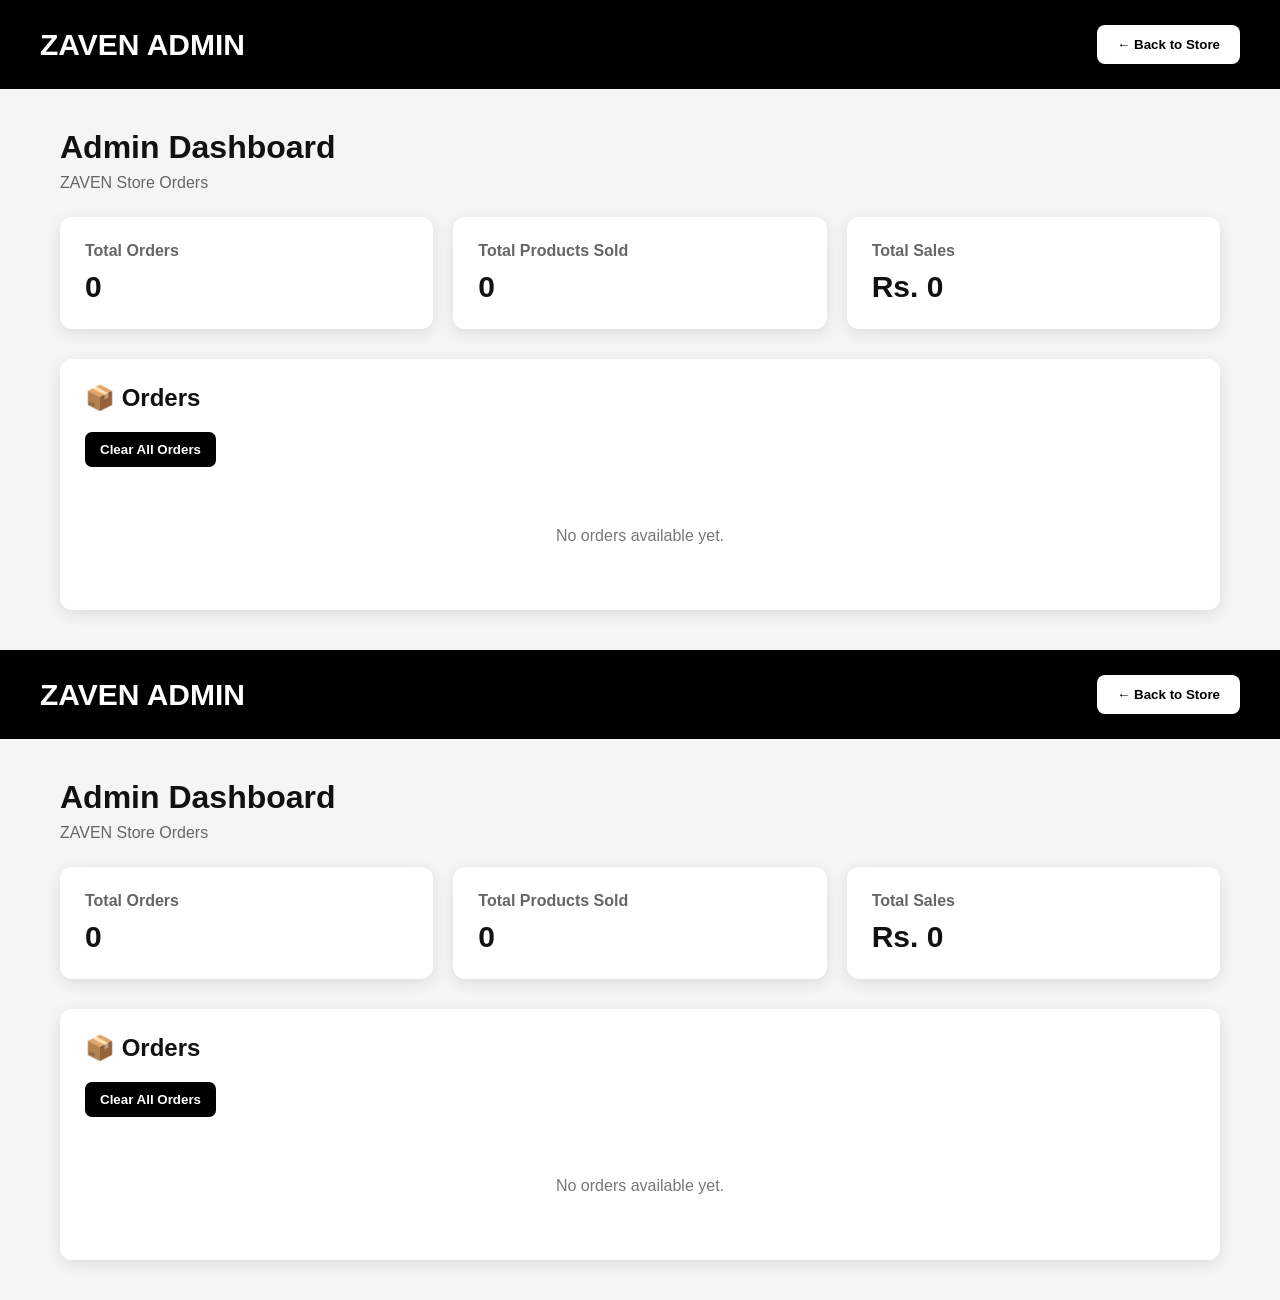
==== commit e270d3a1: "Update admin.html" ====
--- a/admin.html
+++ b/admin.html
@@ -2,5076 +2,1212 @@
 <html lang="en">
 
 <head>
-
     <meta charset="UTF-8">
-
-    <meta name="viewport"
-        content="width=device-width, initial-scale=1.0">
-
-    <title>ZAVEN - Wear Different</title>
-
-    <link rel="stylesheet" href="style.css">
+    <meta name="viewport" content="width=device-width, initial-scale=1.0">
+
+    <title>ZAVEN - Admin Panel</title>
 
     <style>
 
-        /* ================= IMAGE ZOOM ================= */
-
-        .product-image img {
-            cursor: zoom-in;
-        }
-
-        .image-zoom-overlay {
-
-            position: fixed;
-
-            inset: 0;
-
-            background: rgba(0, 0, 0, 0.92);
-
-            display: none;
-
+        * {
+            margin: 0;
+            padding: 0;
+            box-sizing: border-box;
+        }
+
+        body {
+            font-family: Arial, sans-serif;
+            background: #f5f5f5;
+            color: #111;
+        }
+
+        /* HEADER */
+
+        header {
+            background: #000;
+            color: white;
+            padding: 25px 40px;
+
+            display: flex;
+            justify-content: space-between;
             align-items: center;
-
-            justify-content: center;
+        }
+
+        header h1 {
+            font-size: 30px;
+        }
+
+        .back-button {
+            background: white;
+            color: black;
+
+            border: none;
+            padding: 12px 20px;
+
+            border-radius: 8px;
+
+            font-weight: bold;
+            cursor: pointer;
+        }
+
+        /* MAIN */
+
+        .container {
+            max-width: 1200px;
+            margin: 40px auto;
+            padding: 0 20px;
+        }
+
+        /* TITLE */
+
+        .page-title {
+            margin-bottom: 25px;
+        }
+
+        .page-title h2 {
+            font-size: 32px;
+        }
+
+        .page-title p {
+            color: #666;
+            margin-top: 8px;
+        }
+
+        /* STATS */
+
+        .stats {
+            display: grid;
+
+            grid-template-columns:
+                repeat(3, 1fr);
+
+            gap: 20px;
+
+            margin-bottom: 30px;
+        }
+
+        .stat {
+            background: white;
 
             padding: 25px;
 
-            z-index: 10000;
-
-        }
-
-        .image-zoom-overlay.active {
+            border-radius: 12px;
+
+            box-shadow:
+                0 4px 15px
+                rgba(0,0,0,0.1);
+        }
+
+        .stat h3 {
+            color: #666;
+            font-size: 16px;
+            margin-bottom: 10px;
+        }
+
+        .stat strong {
+            font-size: 30px;
+        }
+
+        /* ORDERS */
+
+        .orders-box {
+            background: white;
+
+            padding: 25px;
+
+            border-radius: 12px;
+
+            box-shadow:
+                0 4px 15px
+                rgba(0,0,0,0.1);
+        }
+
+        .orders-box h2 {
+            margin-bottom: 20px;
+        }
+
+        /* ORDER */
+
+        .order {
+            border: 1px solid #ddd;
+
+            border-radius: 10px;
+
+            padding: 20px;
+
+            margin-bottom: 15px;
+        }
+
+        .order-top {
             display: flex;
-        }
-
-        .image-zoom-overlay img {
-
-            max-width: 92vw;
-
-            max-height: 90vh;
-
-            width: auto;
-
-            height: auto;
-
-            object-fit: contain;
-
-            border-radius: 12px;
-
-            cursor: zoom-out;
-
-            box-shadow:
-                0 10px 40px rgba(0,0,0,0.5);
-
-        }
-
-        .zoom-close {
-
-            position: absolute;
-
-            top: 18px;
-
-            right: 25px;
-
-            width: 48px;
-
-            height: 48px;
-
+
+            justify-content: space-between;
+
+            gap: 20px;
+
+            margin-bottom: 15px;
+        }
+
+        .order-number {
+            font-weight: bold;
+            font-size: 18px;
+        }
+
+        .order-status {
+            background: #000;
+            color: white;
+
+            padding: 6px 12px;
+
+            border-radius: 20px;
+
+            font-size: 13px;
+        }
+
+        .order-info {
+            line-height: 1.8;
+
+            color: #444;
+        }
+
+        .order-products {
+            margin-top: 15px;
+
+            padding-top: 15px;
+
+            border-top: 1px solid #ddd;
+        }
+
+        .order-total {
+            margin-top: 15px;
+
+            font-size: 20px;
+
+            font-weight: bold;
+        }
+
+        /* BUTTONS */
+
+        .buttons {
+            display: flex;
+
+            gap: 10px;
+
+            margin-top: 15px;
+        }
+
+        .button {
             border: none;
 
-            border-radius: 50%;
-
-            background: white;
-
-            color: black;
-
-            font-size: 30px;
-
-            line-height: 48px;
-
+            padding: 10px 15px;
+
+            border-radius: 7px;
+
+            cursor: pointer;
+
+            font-weight: bold;
+        }
+
+        .delete-button {
+            background: #e00000;
+            color: white;
+        }
+
+        .clear-button {
+            background: black;
+            color: white;
+
+            margin-bottom: 20px;
+        }
+
+        /* EMPTY */
+
+        .empty {
             text-align: center;
 
-            cursor: pointer;
-
-            z-index: 10001;
-
-        }
-
-        .zoom-close:hover {
-            background: #ddd;
+            padding: 40px;
+
+            color: #777;
+        }
+
+        /* MOBILE */
+
+        @media screen and (max-width: 700px) {
+
+            header {
+                padding: 20px;
+
+                flex-direction: column;
+
+                gap: 15px;
+
+                text-align: center;
+            }
+
+            .stats {
+                grid-template-columns: 1fr;
+            }
+
+            .order-top {
+                flex-direction: column;
+            }
+
         }
 
     </style>
 
 </head>
 
-
 <body>
 
 
-<!-- ================= HEADER ================= -->
+<!-- HEADER -->
 
 <header>
 
-    <div class="brand">
-
-        <img
-            src="zaven-logo.png"
-            alt="ZAVEN Logo"
-            class="logo">
+    <h1>ZAVEN ADMIN</h1>
+
+    <button
+        class="back-button"
+        onclick="window.location.href='index.html'">
+
+        ← Back to Store
+
+    </button>
+
+</header>
+
+
+<!-- MAIN -->
+
+<div class="container">
+
+
+    <div class="page-title">
+
+        <h2>Admin Dashboard</h2>
+
+        <p>
+            ZAVEN Store Orders
+        </p>
 
     </div>
 
 
-    <nav>
-
-        <a href="#">Home</a>
-
-        <a href="#shop">Shop</a>
-
-        <a href="#about">About</a>
-
-        <a href="#contact">Contact</a>
-
-    </nav>
-
-
-    <button
-        class="cart-button"
-        onclick="openCart()">
-
-        🛒 CART
-
-        <span id="cartCount">
-            0
-        </span>
-
-    </button>
-
-</header>
-
-
-<!-- ================= PRODUCTS ================= -->
-
-<main
-    class="products"
-    id="shop">
-
-
-<!-- PRODUCT 1 -->
-
-<section
-    class="product"
-    data-name="Premium T-Shirt"
-    data-price="2499">
-
-    <div class="product-image">
-
-        <img
-            src="shirt-new.jpg"
-            alt="ZAVEN Premium T-Shirt"
-            onclick="openImageZoom(this)">
+    <!-- STATS -->
+
+    <div class="stats">
+
+        <div class="stat">
+
+            <h3>Total Orders</h3>
+
+            <strong id="totalOrders">
+                0
+            </strong>
+
+        </div>
+
+
+        <div class="stat">
+
+            <h3>Total Products Sold</h3>
+
+            <strong id="totalProducts">
+                0
+            </strong>
+
+        </div>
+
+
+        <div class="stat">
+
+            <h3>Total Sales</h3>
+
+            <strong id="totalSales">
+                Rs. 0
+            </strong>
+
+        </div>
 
     </div>
 
 
-    <div class="product-info">
-
-        <h2>
-            Premium T-Shirt
-        </h2>
-
-
-        <p class="price">
-            Rs. 2,499
-        </p>
-
-
-        <p>
-            Premium quality T-shirt.
-            Comfortable, stylish and perfect
-            for everyday wear.
-        </p>
-
-
-        <div class="choice">
-
-            <label>
-                Size
-            </label>
-
-            <div class="options">
-
-                <button class="option size-option">
-                    S
-                </button>
-
-                <button class="option size-option">
-                    M
-                </button>
-
-                <button class="option size-option">
-                    L
-                </button>
-
-                <button class="option size-option">
-                    XL
-                </button>
+    <!-- ORDERS -->
+
+    <div class="orders-box">
+
+        <h2>📦 Orders</h2>
+
+        <button
+            class="button clear-button"
+            onclick="clearOrders()">
+
+            Clear All Orders
+
+        </button>
+
+
+        <div id="orders">
+
+            <div class="empty">
+
+                No orders available yet.
 
             </div>
 
         </div>
 
-
-        <div class="choice">
-
-            <label>
-                Color
-            </label>
-
-            <div class="options">
-
-                <button class="option color-option">
-                    Black
-                </button>
-
-                <button class="option color-option">
-                    White
-                </button>
-
-                <button class="option color-option">
-                    Blue
-                </button>
+    </div>
+
+</div>
+
+
+<script>
+
+
+/* ================= LOAD ORDERS ================= */
+
+function loadOrders() {
+
+    const ordersContainer =
+        document.getElementById("orders");
+
+
+    const orders =
+        JSON.parse(
+            localStorage.getItem("zavenOrders")
+        ) || [];
+
+
+    ordersContainer.innerHTML = "";
+
+
+    let totalProducts = 0;
+
+    let totalSales = 0;
+
+
+    if (orders.length === 0) {
+
+        ordersContainer.innerHTML = `
+
+            <div class="empty">
+
+                No orders available yet.
 
             </div>
 
-        </div>
-
-
-        <div class="product-quantity">
-
-            <button
-                onclick="changeProductQty(this,-1)">
-                −
-            </button>
-
-            <span>
-                1
-            </span>
-
-            <button
-                onclick="changeProductQty(this,1)">
-                +
-            </button>
-
-        </div>
-
-
-        <button
-            class="buy-button"
-            onclick="addProduct(this)">
-
-            🛒 Add to Cart
-
-        </button>
-
-    </div>
-
-</section>
-
-
-<!-- PRODUCT 2 -->
-
-<section
-    class="product"
-    data-name="Classic T-Shirt"
-    data-price="1999">
-
-    <div class="product-image">
-
-        <img
-            src="shirt2.jpg"
-            alt="ZAVEN Classic T-Shirt"
-            onclick="openImageZoom(this)">
-
-    </div>
-
-
-    <div class="product-info">
-
-        <h2>
-            Classic T-Shirt
-        </h2>
-
-
-        <p class="price">
-            Rs. 1,999
-        </p>
-
-
-        <p>
-            Clean, comfortable and stylish.
-            A classic everyday T-shirt
-            made for your look.
-        </p>
-
-
-        <div class="choice">
-
-            <label>
-                Size
-            </label>
-
-            <div class="options">
-
-                <button class="option size-option">
-                    S
-                </button>
-
-                <button class="option size-option">
-                    M
-                </button>
-
-                <button class="option size-option">
-                    L
-                </button>
-
-                <button class="option size-option">
-                    XL
-                </button>
+        `;
+
+    }
+
+
+    orders.forEach(function(order, index) {
+
+
+        totalProducts +=
+            order.products || 0;
+
+
+        totalSales +=
+            order.total || 0;
+
+
+        ordersContainer.innerHTML += `
+
+            <div class="order">
+
+                <div class="order-top">
+
+                    <div class="order-number">
+
+                        Order #${index + 1}
+
+                    </div>
+
+                    <div class="order-status">
+
+                        NEW ORDER
+
+                    </div>
+
+                </div>
+
+
+                <div class="order-info">
+
+                    <strong>
+                        Customer:
+                    </strong>
+
+                    ${order.name || "N/A"}
+
+                    <br>
+
+
+                    <strong>
+                        Phone:
+                    </strong>
+
+                    ${order.phone || "N/A"}
+
+                    <br>
+
+
+                    <strong>
+                        City:
+                    </strong>
+
+                    ${order.city || "N/A"}
+
+                    <br>
+
+
+                    <strong>
+                        Address:
+                    </strong>
+
+                    ${order.address || "N/A"}
+
+                </div>
+
+
+                <div class="order-products">
+
+                    <strong>
+                        Products:
+                    </strong>
+
+                    <p>
+                        ${order.details || "No details"}
+                    </p>
+
+                </div>
+
+
+                <div class="order-total">
+
+                    Total:
+
+                    Rs.
+                    ${(order.total || 0)
+                        .toLocaleString()}
+
+                </div>
+
+
+                <div class="buttons">
+
+                    <button
+                        class="button delete-button"
+                        onclick="deleteOrder(${index})">
+
+                        Delete Order
+
+                    </button>
+
+                </div>
 
             </div>
 
-        </div>
-
-
-        <div class="choice">
-
-            <label>
-                Color
-            </label>
-
-            <div class="options">
-
-                <button class="option color-option">
-                    Black
-                </button>
-
-                <button class="option color-option">
-                    White
-                </button>
-
-                <button class="option color-option">
-                    Blue
-                </button>
-
-            </div>
-
-        </div>
-
-
-        <div class="product-quantity">
-
-            <button
-                onclick="changeProductQty(this,-1)">
-                −
-            </button>
-
-            <span>
-                1
-            </span>
-
-            <button
-                onclick="changeProductQty(this,1)">
-                +
-            </button>
-
-        </div>
-
-
-        <button
-            class="buy-button"
-            onclick="addProduct(this)">
-
-            🛒 Add to Cart
-
-        </button>
-
-    </div>
-
-</section>
-
-
-<!-- PRODUCT 3 -->
-
-<section
-    class="product"
-    data-name="ZAVEN T-Shirt"
-    data-price="2199">
-
-    <div class="product-image">
-
-        <img
-            src="shirt3.jpg"
-            alt="ZAVEN T-Shirt"
-            onclick="openImageZoom(this)">
-
-    </div>
-
-
-    <div class="product-info">
-
-        <h2>
-            ZAVEN T-Shirt
-        </h2>
-
-
-        <p class="price">
-            Rs. 2,199
-        </p>
-
-
-        <p>
-            Stylish and comfortable.
-            Perfect for everyday wear.
-        </p>
-
-
-        <div class="choice">
-
-            <label>
-                Size
-            </label>
-
-            <div class="options">
-
-                <button class="option size-option">
-                    S
-                </button>
-
-                <button class="option size-option">
-                    M
-                </button>
-
-                <button class="option size-option">
-                    L
-                </button>
-
-                <button class="option size-option">
-                    XL
-                </button>
-
-            </div>
-
-        </div>
-
-
-        <div class="choice">
-
-            <label>
-                Color
-            </label>
-
-            <div class="options">
-
-                <button class="option color-option">
-                    Black
-                </button>
-
-                <button class="option color-option">
-                    White
-                </button>
-
-                <button class="option color-option">
-                    Blue
-                </button>
-
-            </div>
-
-        </div>
-
-
-        <div class="product-quantity">
-
-            <button
-                onclick="changeProductQty(this,-1)">
-                −
-            </button>
-
-            <span>
-                1
-            </span>
-
-            <button
-                onclick="changeProductQty(this,1)">
-                +
-            </button>
-
-        </div>
-
-
-        <button
-            class="buy-button"
-            onclick="addProduct(this)">
-
-            🛒 Add to Cart
-
-        </button>
-
-    </div>
-
-</section>
-
-
-<!-- PRODUCT 4 -->
-
-<section
-    class="product"
-    data-name="ZAVEN Signature T-Shirt"
-    data-price="2299">
-
-    <div class="product-image">
-
-        <img
-            src="shirt4.jpg"
-            alt="ZAVEN Signature T-Shirt"
-            onclick="openImageZoom(this)">
-
-    </div>
-
-
-    <div class="product-info">
-
-        <h2>
-            ZAVEN Signature T-Shirt
-        </h2>
-
-
-        <p class="price">
-            Rs. 2,299
-        </p>
-
-
-        <p>
-            Premium ZAVEN design with a clean
-            and stylish look. Comfortable for
-            everyday wear.
-        </p>
-
-
-        <div class="choice">
-
-            <label>
-                Size
-            </label>
-
-            <div class="options">
-
-                <button class="option size-option">
-                    S
-                </button>
-
-                <button class="option size-option">
-                    M
-                </button>
-
-                <button class="option size-option">
-                    L
-                </button>
-
-                <button class="option size-option">
-                    XL
-                </button>
-
-            </div>
-
-        </div>
-
-
-        <div class="choice">
-
-            <label>
-                Color
-            </label>
-
-            <div class="options">
-
-                <button class="option color-option">
-                    Black
-                </button>
-
-                <button class="option color-option">
-                    White
-                </button>
-
-                <button class="option color-option">
-                    Blue
-                </button>
-
-            </div>
-
-        </div>
-
-
-        <div class="product-quantity">
-
-            <button
-                onclick="changeProductQty(this,-1)">
-                −
-            </button>
-
-            <span>
-                1
-            </span>
-
-            <button
-                onclick="changeProductQty(this,1)">
-                +
-            </button>
-
-        </div>
-
-
-        <button
-            class="buy-button"
-            onclick="addProduct(this)">
-
-            🛒 Add to Cart
-
-        </button>
-
-    </div>
-
-</section>
-
-
-</main>
-
-
-<!-- ================= IMAGE ZOOM ================= -->
-
-<div
-    class="image-zoom-overlay"
-    id="imageZoomOverlay"
-    onclick="closeImageZoom()">
-
-
-    <button
-        class="zoom-close"
-        onclick="closeImageZoom(event)">
-
-        ×
-
-    </button>
-
-
-    <img
-        id="zoomedImage"
-        src=""
-        alt="Zoomed Product"
-        onclick="event.stopPropagation()">
-
-</div>
-
-
-<!-- ================= CART ================= -->
-
-<div
-    class="overlay"
-    id="cartOverlay">
-
-
-    <div class="cart-box">
-
-
-        <button
-            class="close-button"
-            onclick="closeCart()">
-
-            ×
-
-        </button>
-
-
-        <h2>
-            🛒 Your Cart
-        </h2>
-
-
-        <div id="cartItems"></div>
-
-
-        <div class="cart-summary">
-
-            <div>
-
-                <span>
-                    Products Total
-                </span>
-
-                <strong id="cartProductsTotal">
-                    Rs. 0
-                </strong>
-
-            </div>
-
-        </div>
-
-
-        <button
-            class="checkout-button"
-            id="checkoutButton"
-            onclick="openCheckout()">
-
-            CHECKOUT
-
-        </button>
-
-
-    </div>
-
-</div>
-
-
-<!-- ================= CHECKOUT ================= -->
-
-<div
-    class="overlay"
-    id="checkoutOverlay">
-
-
-    <div class="checkout-box">
-
-
-        <button
-            class="close-button"
-            onclick="closeCheckout()">
-
-            ×
-
-        </button>
-
-
-        <h2>
-            📦 Complete Your Order
-        </h2>
-
-
-        <div class="final-total">
-
-
-            <div>
-
-                <span>
-                    Products Total
-                </span>
-
-                <strong id="finalProductsTotal">
-                    Rs. 0
-                </strong>
-
-            </div>
-
-
-            <div>
-
-                <span>
-                    Delivery Charges
-                </span>
-
-                <strong>
-                    Rs. 200
-                </strong>
-
-            </div>
-
-
-            <hr>
-
-
-            <div class="grand-total">
-
-                <span>
-                    Grand Total
-                </span>
-
-                <strong id="grandTotal">
-                    Rs. 0
-                </strong>
-
-            </div>
-
-
-        </div>
-
-
-        <div class="cod">
-
-            💵 Cash on Delivery
-
-        </div>
-
-
-        <form
-            onsubmit="placeOrder(event)">
-
-
-            <label>
-                Full Name
-            </label>
-
-
-            <input
-                type="text"
-                id="customerName"
-                placeholder="Enter your name"
-                required>
-
-
-            <label>
-                Phone Number
-            </label>
-
-
-            <input
-                type="tel"
-                id="customerPhone"
-                placeholder="03XXXXXXXXX"
-                required>
-
-
-            <label>
-                City
-            </label>
-
-
-            <input
-                type="text"
-                id="customerCity"
-                placeholder="Enter your city"
-                required>
-
-
-            <label>
-                Delivery Address
-            </label>
-
-
-            <textarea
-                id="customerAddress"
-                placeholder="Enter complete delivery address"
-                required></textarea>
-
-
-            <button
-                type="submit"
-                class="place-order">
-
-                📲 Place Order on WhatsApp
-
-            </button>
-
-
-        </form>
-
-
-    </div>
-
-</div>
-
-
-<!-- ================= JAVASCRIPT ================= -->
-
-<script>
-
-
-const DELIVERY = 200;
-
-
-const WHATSAPP_NUMBER =
-    "923374521644";
-
-
-let cart = [];
-
-
-/* ================= IMAGE ZOOM ================= */
-
-function openImageZoom(image) {
-
-    const overlay =
-        document.getElementById(
-            "imageZoomOverlay"
-        );
-
-
-    const zoomedImage =
-        document.getElementById(
-            "zoomedImage"
-        );
-
-
-    zoomedImage.src =
-        image.src;
-
-
-    zoomedImage.alt =
-        image.alt;
-
-
-    overlay.classList.add(
-        "active"
-    );
-
-
-    document.body.style.overflow =
-        "hidden";
-
-}
-
-
-function closeImageZoom(event) {
-
-    if (event) {
-
-        event.stopPropagation();
-
-    }
-
-
-    const overlay =
-        document.getElementById(
-            "imageZoomOverlay"
-        );
-
-
-    overlay.classList.remove(
-        "active"
-    );
-
-
-    document.body.style.overflow =
-        "";
-
-}
-
-
-/* ================= ESC KEY ================= */
-
-document.addEventListener(
-    "keydown",
-    function(event) {
-
-        if (
-            event.key === "Escape"
-        ) {
-
-            closeImageZoom();
-
-            closeCart();
-
-            closeCheckout();
-
-        }
-
-    }
-);
-
-
-/* ================= SIZE + COLOR ================= */
-
-document
-    .querySelectorAll(".choice")
-    .forEach(choice => {
-
-
-        choice
-            .querySelectorAll(".option")
-            .forEach(button => {
-
-
-                button.addEventListener(
-                    "click",
-                    () => {
-
-
-                        choice
-                            .querySelectorAll(".option")
-                            .forEach(x => {
-
-                                x.classList.remove(
-                                    "selected"
-                                );
-
-                            });
-
-
-                        button.classList.add(
-                            "selected"
-                        );
-
-                    }
-                );
-
-            });
+        `;
 
     });
 
 
-/* ================= PRODUCT QUANTITY ================= */
-
-function changeProductQty(
-    button,
-    amount
-) {
-
-
-    const span =
-        button.parentElement
-            .querySelector("span");
-
-
-    let qty =
-        parseInt(
-            span.innerText
-        );
-
-
-    qty += amount;
-
-
-    if (qty < 1) {
-
-        qty = 1;
-
-    }
-
-
-    span.innerText =
-        qty;
-
-}
-
-
-/* ================= ADD TO CART ================= */
-
-function addProduct(button) {
-
-
-    const product =
-        button.closest(
-            ".product"
-        );
-
-
-    const name =
-        product.dataset.name;
-
-
-    const price =
-        Number(
-            product.dataset.price
-        );
-
-
-    const image =
-        product
-            .querySelector("img")
-            .getAttribute("src");
-
-
-    const sizeButton =
-        product.querySelector(
-            ".size-option.selected"
-        );
-
-
-    const colorButton =
-        product.querySelector(
-            ".color-option.selected"
-        );
-
-
-    const size =
-        sizeButton
-            ? sizeButton.innerText
-            : "Not selected";
-
-
-    const color =
-        colorButton
-            ? colorButton.innerText
-            : "Not selected";
-
-
-    const quantity =
-        Number(
-            product
-                .querySelector(
-                    ".product-quantity span"
-                )
-                .innerText
-        );
-
-
-    const existing =
-        cart.find(item =>
-
-            item.name === name &&
-
-            item.size === size &&
-
-            item.color === color
-
-        );
-
-
-    if (existing) {
-
-        existing.quantity +=
-            quantity;
-
-    }
-
-    else {
-
-        cart.push({
-
-            name: name,
-
-            price: price,
-
-            image: image,
-
-            size: size,
-
-            color: color,
-
-            quantity: quantity
-
-        });
-
-    }
-
-
-    button.innerText =
-        "✓ Added to Cart";
-
-
-    setTimeout(() => {
-
-        button.innerText =
-            "🛒 Add to Cart";
-
-    }, 1200);
-
-
-    product
-        .querySelector(
-            ".product-quantity span"
-        )
-        .innerText =
-        "1";
-
-
-    updateCart();
-
-}
-
-
-/* ================= UPDATE CART ================= */
-
-function updateCart() {
-
-
-    const container =
-        document.getElementById(
-            "cartItems"
-        );
-
-
-    const count =
-        document.getElementById(
-            "cartCount"
-        );
-
-
-    container.innerHTML =
-        "";
-
-
-    let total = 0;
-
-    let items = 0;
-
-
-    if (cart.length === 0) {
-
-        container.innerHTML =
-            '<p class="empty-cart">Your cart is empty.</p>';
-
-    }
-
-
-    cart.forEach(
-        (item, index) => {
-
-
-            const itemTotal =
-                item.price *
-                item.quantity;
-
-
-            total +=
-                itemTotal;
-
-
-            items +=
-                item.quantity;
-
-
-            container.innerHTML += `
-
-                <div class="cart-item">
-
-                    <img
-                        src="${item.image}"
-                        onclick="openCartImage('${item.image}')"
-                        style="cursor: zoom-in;"
-                    >
-
-                    <div class="cart-info">
-
-                        <h3>
-                            ${item.name}
-                        </h3>
-
-                        <p>
-                            Rs.
-                            ${item.price.toLocaleString()}
-                        </p>
-
-                        <p>
-                            Size:
-                            ${item.size}
-                        </p>
-
-                        <p>
-                            Color:
-                            ${item.color}
-                        </p>
-
-                        <div class="cart-qty">
-
-                            <button
-                                onclick="changeCartQty(${index},-1)">
-
-                                −
-
-                            </button>
-
-                            <span>
-                                ${item.quantity}
-                            </span>
-
-                            <button
-                                onclick="changeCartQty(${index},1)">
-
-                                +
-
-                            </button>
-
-                        </div>
-
-                    </div>
-
-                    <div class="cart-right">
-
-                        <strong>
-                            Rs.
-                            ${itemTotal.toLocaleString()}
-                        </strong>
-
-                        <button
-                            class="remove"
-                            onclick="removeProduct(${index})">
-
-                            ❌
-
-                        </button>
-
-                    </div>
-
-                </div>
-
-            `;
-
-        }
-    );
-
-
-    count.innerText =
-        items;
-
-
     document.getElementById(
-        "cartProductsTotal"
+        "totalOrders"
+    ).innerText = orders.length;
+
+
+    document.getElementById(
+        "totalProducts"
+    ).innerText = totalProducts;
+
+
+    document.getElementById(
+        "totalSales"
     ).innerText =
         "Rs. " +
-        total.toLocaleString();
+        totalSales.toLocaleString();
+
+}
+
+
+/* ================= DELETE ORDER ================= */
+
+function deleteOrder(index) {
+
+    if (
+        !confirm(
+            "Are you sure you want to delete this order?"
+        )
+    ) {
+
+        return;
+
+    }
+
+
+    let orders =
+        JSON.parse(
+            localStorage.getItem("zavenOrders")
+        ) || [];
+
+
+    orders.splice(index, 1);
+
+
+    localStorage.setItem(
+        "zavenOrders",
+        JSON.stringify(orders)
+    );
+
+
+    loadOrders();
+
+}
+
+
+/* ================= CLEAR ORDERS ================= */
+
+function clearOrders() {
+
+    if (
+        !confirm(
+            "Are you sure you want to delete ALL orders?"
+        )
+    ) {
+
+        return;
+
+    }
+
+
+    localStorage.removeItem(
+        "zavenOrders"
+    );
+
+
+    loadOrders();
+
+}
+
+
+/* ================= START ================= */
+
+loadOrders();
+
+</script>
+
+
+</body>
+
+</html><!DOCTYPE html>
+<html lang="en">
+
+<head>
+    <meta charset="UTF-8">
+    <meta name="viewport" content="width=device-width, initial-scale=1.0">
+
+    <title>ZAVEN - Admin Panel</title>
+
+    <style>
+
+        * {
+            margin: 0;
+            padding: 0;
+            box-sizing: border-box;
+        }
+
+        body {
+            font-family: Arial, sans-serif;
+            background: #f5f5f5;
+            color: #111;
+        }
+
+        /* HEADER */
+
+        header {
+            background: #000;
+            color: white;
+            padding: 25px 40px;
+
+            display: flex;
+            justify-content: space-between;
+            align-items: center;
+        }
+
+        header h1 {
+            font-size: 30px;
+        }
+
+        .back-button {
+            background: white;
+            color: black;
+
+            border: none;
+            padding: 12px 20px;
+
+            border-radius: 8px;
+
+            font-weight: bold;
+            cursor: pointer;
+        }
+
+        /* MAIN */
+
+        .container {
+            max-width: 1200px;
+            margin: 40px auto;
+            padding: 0 20px;
+        }
+
+        /* TITLE */
+
+        .page-title {
+            margin-bottom: 25px;
+        }
+
+        .page-title h2 {
+            font-size: 32px;
+        }
+
+        .page-title p {
+            color: #666;
+            margin-top: 8px;
+        }
+
+        /* STATS */
+
+        .stats {
+            display: grid;
+
+            grid-template-columns:
+                repeat(3, 1fr);
+
+            gap: 20px;
+
+            margin-bottom: 30px;
+        }
+
+        .stat {
+            background: white;
+
+            padding: 25px;
+
+            border-radius: 12px;
+
+            box-shadow:
+                0 4px 15px
+                rgba(0,0,0,0.1);
+        }
+
+        .stat h3 {
+            color: #666;
+            font-size: 16px;
+            margin-bottom: 10px;
+        }
+
+        .stat strong {
+            font-size: 30px;
+        }
+
+        /* ORDERS */
+
+        .orders-box {
+            background: white;
+
+            padding: 25px;
+
+            border-radius: 12px;
+
+            box-shadow:
+                0 4px 15px
+                rgba(0,0,0,0.1);
+        }
+
+        .orders-box h2 {
+            margin-bottom: 20px;
+        }
+
+        /* ORDER */
+
+        .order {
+            border: 1px solid #ddd;
+
+            border-radius: 10px;
+
+            padding: 20px;
+
+            margin-bottom: 15px;
+        }
+
+        .order-top {
+            display: flex;
+
+            justify-content: space-between;
+
+            gap: 20px;
+
+            margin-bottom: 15px;
+        }
+
+        .order-number {
+            font-weight: bold;
+            font-size: 18px;
+        }
+
+        .order-status {
+            background: #000;
+            color: white;
+
+            padding: 6px 12px;
+
+            border-radius: 20px;
+
+            font-size: 13px;
+        }
+
+        .order-info {
+            line-height: 1.8;
+
+            color: #444;
+        }
+
+        .order-products {
+            margin-top: 15px;
+
+            padding-top: 15px;
+
+            border-top: 1px solid #ddd;
+        }
+
+        .order-total {
+            margin-top: 15px;
+
+            font-size: 20px;
+
+            font-weight: bold;
+        }
+
+        /* BUTTONS */
+
+        .buttons {
+            display: flex;
+
+            gap: 10px;
+
+            margin-top: 15px;
+        }
+
+        .button {
+            border: none;
+
+            padding: 10px 15px;
+
+            border-radius: 7px;
+
+            cursor: pointer;
+
+            font-weight: bold;
+        }
+
+        .delete-button {
+            background: #e00000;
+            color: white;
+        }
+
+        .clear-button {
+            background: black;
+            color: white;
+
+            margin-bottom: 20px;
+        }
+
+        /* EMPTY */
+
+        .empty {
+            text-align: center;
+
+            padding: 40px;
+
+            color: #777;
+        }
+
+        /* MOBILE */
+
+        @media screen and (max-width: 700px) {
+
+            header {
+                padding: 20px;
+
+                flex-direction: column;
+
+                gap: 15px;
+
+                text-align: center;
+            }
+
+            .stats {
+                grid-template-columns: 1fr;
+            }
+
+            .order-top {
+                flex-direction: column;
+            }
+
+        }
+
+    </style>
+
+</head>
+
+<body>
+
+
+<!-- HEADER -->
+
+<header>
+
+    <h1>ZAVEN ADMIN</h1>
+
+    <button
+        class="back-button"
+        onclick="window.location.href='index.html'">
+
+        ← Back to Store
+
+    </button>
+
+</header>
+
+
+<!-- MAIN -->
+
+<div class="container">
+
+
+    <div class="page-title">
+
+        <h2>Admin Dashboard</h2>
+
+        <p>
+            ZAVEN Store Orders
+        </p>
+
+    </div>
+
+
+    <!-- STATS -->
+
+    <div class="stats">
+
+        <div class="stat">
+
+            <h3>Total Orders</h3>
+
+            <strong id="totalOrders">
+                0
+            </strong>
+
+        </div>
+
+
+        <div class="stat">
+
+            <h3>Total Products Sold</h3>
+
+            <strong id="totalProducts">
+                0
+            </strong>
+
+        </div>
+
+
+        <div class="stat">
+
+            <h3>Total Sales</h3>
+
+            <strong id="totalSales">
+                Rs. 0
+            </strong>
+
+        </div>
+
+    </div>
+
+
+    <!-- ORDERS -->
+
+    <div class="orders-box">
+
+        <h2>📦 Orders</h2>
+
+        <button
+            class="button clear-button"
+            onclick="clearOrders()">
+
+            Clear All Orders
+
+        </button>
+
+
+        <div id="orders">
+
+            <div class="empty">
+
+                No orders available yet.
+
+            </div>
+
+        </div>
+
+    </div>
+
+</div>
+
+
+<script>
+
+
+/* ================= LOAD ORDERS ================= */
+
+function loadOrders() {
+
+    const ordersContainer =
+        document.getElementById("orders");
+
+
+    const orders =
+        JSON.parse(
+            localStorage.getItem("zavenOrders")
+        ) || [];
+
+
+    ordersContainer.innerHTML = "";
+
+
+    let totalProducts = 0;
+
+    let totalSales = 0;
+
+
+    if (orders.length === 0) {
+
+        ordersContainer.innerHTML = `
+
+            <div class="empty">
+
+                No orders available yet.
+
+            </div>
+
+        `;
+
+    }
+
+
+    orders.forEach(function(order, index) {
+
+
+        totalProducts +=
+            order.products || 0;
+
+
+        totalSales +=
+            order.total || 0;
+
+
+        ordersContainer.innerHTML += `
+
+            <div class="order">
+
+                <div class="order-top">
+
+                    <div class="order-number">
+
+                        Order #${index + 1}
+
+                    </div>
+
+                    <div class="order-status">
+
+                        NEW ORDER
+
+                    </div>
+
+                </div>
+
+
+                <div class="order-info">
+
+                    <strong>
+                        Customer:
+                    </strong>
+
+                    ${order.name || "N/A"}
+
+                    <br>
+
+
+                    <strong>
+                        Phone:
+                    </strong>
+
+                    ${order.phone || "N/A"}
+
+                    <br>
+
+
+                    <strong>
+                        City:
+                    </strong>
+
+                    ${order.city || "N/A"}
+
+                    <br>
+
+
+                    <strong>
+                        Address:
+                    </strong>
+
+                    ${order.address || "N/A"}
+
+                </div>
+
+
+                <div class="order-products">
+
+                    <strong>
+                        Products:
+                    </strong>
+
+                    <p>
+                        ${order.details || "No details"}
+                    </p>
+
+                </div>
+
+
+                <div class="order-total">
+
+                    Total:
+
+                    Rs.
+                    ${(order.total || 0)
+                        .toLocaleString()}
+
+                </div>
+
+
+                <div class="buttons">
+
+                    <button
+                        class="button delete-button"
+                        onclick="deleteOrder(${index})">
+
+                        Delete Order
+
+                    </button>
+
+                </div>
+
+            </div>
+
+        `;
+
+    });
 
 
     document.getElementById(
-        "checkoutButton"
-    ).disabled =
-        cart.length === 0;
-
-}
-
-
-/* ================= CART IMAGE ZOOM ================= */
-
-function openCartImage(image) {
-
-
-    const overlay =
-        document.getElementById(
-            "imageZoomOverlay"
-        );
-
-
-    const zoomedImage =
-        document.getElementById(
-            "zoomedImage"
-        );
-
-
-    zoomedImage.src =
-        image;
-
-
-    overlay.classList.add(
-        "active"
-    );
-
-
-    document.body.style.overflow =
-        "hidden";
-
-}
-
-
-/* ================= CART QUANTITY ================= */
-
-function changeCartQty(
-    index,
-    amount
-) {
-
-
-    cart[index].quantity +=
-        amount;
-
-
-    if (
-        cart[index].quantity <= 0
-    ) {
-
-        cart.splice(index, 1);
-
-    }
-
-
-    updateCart();
-
-}
-
-
-/* ================= REMOVE ================= */
-
-function removeProduct(index) {
-
-    cart.splice(
-        index,
-        1
-    );
-
-    updateCart();
-
-}
-
-
-/* ================= OPEN CART ================= */
-
-function openCart() {
-
-
-    updateCart();
-
-
-    document
-        .getElementById(
-            "cartOverlay"
-        )
-        .classList.add(
-            "active"
-        );
-
-}
-
-
-/* ================= CLOSE CART ================= */
-
-function closeCart() {
-
-
-    document
-        .getElementById(
-            "cartOverlay"
-        )
-        .classList.remove(
-            "active"
-        );
-
-}
-
-
-/* ================= OPEN CHECKOUT ================= */
-
-function openCheckout() {
-
-
-    if (cart.length === 0) {
-
-        alert(
-            "Please add a product first."
-        );
-
-        return;
-
-    }
-
-
-    let productsTotal =
-        0;
-
-
-    cart.forEach(item => {
-
-        productsTotal +=
-            item.price *
-            item.quantity;
-
-    });
-
-
-    const grandTotal =
-        productsTotal +
-        DELIVERY;
+        "totalOrders"
+    ).innerText = orders.length;
 
 
     document.getElementById(
-        "finalProductsTotal"
+        "totalProducts"
+    ).innerText = totalProducts;
+
+
+    document.getElementById(
+        "totalSales"
     ).innerText =
         "Rs. " +
-        productsTotal.toLocaleString();
-
-
-    document.getElementById(
-        "grandTotal"
-    ).innerText =
-        "Rs. " +
-        grandTotal.toLocaleString();
-
-
-    closeCart();
-
-
-    document
-        .getElementById(
-            "checkoutOverlay"
+        totalSales.toLocaleString();
+
+}
+
+
+/* ================= DELETE ORDER ================= */
+
+function deleteOrder(index) {
+
+    if (
+        !confirm(
+            "Are you sure you want to delete this order?"
         )
-        .classList.add(
-            "active"
-        );
+    ) {
+
+        return;
+
+    }
+
+
+    let orders =
+        JSON.parse(
+            localStorage.getItem("zavenOrders")
+        ) || [];
+
+
+    orders.splice(index, 1);
+
+
+    localStorage.setItem(
+        "zavenOrders",
+        JSON.stringify(orders)
+    );
+
+
+    loadOrders();
 
 }
 
 
-/* ================= CLOSE CHECKOUT ================= */
-
-function closeCheckout() {
-
-
-    document
-        .getElementById(
-            "checkoutOverlay"
+/* ================= CLEAR ORDERS ================= */
+
+function clearOrders() {
+
+    if (
+        !confirm(
+            "Are you sure you want to delete ALL orders?"
         )
-        .classList.remove(
-            "active"
-        );
+    ) {
+
+        return;
+
+    }
+
+
+    localStorage.removeItem(
+        "zavenOrders"
+    );
+
+
+    loadOrders();
 
 }
 
 
-/* ================= WHATSAPP ORDER ================= */
-
-function placeOrder(event) {
-
-
-    event.preventDefault();
-
-
-    if (cart.length === 0) {
-
-        alert(
-            "Your cart is empty."
-        );
-
-        return;
-
-    }
-
-
-    const name =
-        document.getElementById(
-            "customerName"
-        ).value;
-
-
-    const phone =
-        document.getElementById(
-            "customerPhone"
-        ).value;
-
-
-    const city =
-        document.getElementById(
-            "customerCity"
-        ).value;
-
-
-    const address =
-        document.getElementById(
-            "customerAddress"
-        ).value;
-
-
-    let productsTotal =
-        0;
-
-
-    let message =
-        "ZAVEN NEW ORDER\n\n";
-
-
-    message +=
-        "Customer Name: " +
-        name +
-        "\n";
-
-
-    message +=
-        "Phone: " +
-        phone +
-        "\n";
-
-
-    message +=
-        "City: " +
-        city +
-        "\n";
-
-
-    message +=
-        "Address: " +
-        address +
-        "\n\n";
-
-
-    message +=
-        "ORDER DETAILS:\n\n";
-
-
-    cart.forEach(item => {
-
-
-        const itemTotal =
-            item.price *
-            item.quantity;
-
-
-        productsTotal +=
-            itemTotal;
-
-
-        message +=
-            item.name +
-            "\n";
-
-
-        message +=
-            "Size: " +
-            item.size +
-            "\n";
-
-
-        message +=
-            "Color: " +
-            item.color +
-            "\n";
-
-
-        message +=
-            "Quantity: " +
-            item.quantity +
-            "\n";
-
-
-        message +=
-            "Price: Rs. " +
-            itemTotal.toLocaleString() +
-            "\n\n";
-
-    });
-
-
-    const grandTotal =
-        productsTotal +
-        DELIVERY;
-
-
-    message +=
-        "Products Total: Rs. " +
-        productsTotal.toLocaleString() +
-        "\n";
-
-
-    message +=
-        "Delivery Charges: Rs. " +
-        DELIVERY.toLocaleString() +
-        "\n";
-
-
-    message +=
-        "GRAND TOTAL: Rs. " +
-        grandTotal.toLocaleString() +
-        "\n";
-
-
-    message +=
-        "Payment: Cash on Delivery";
-
-
-    const whatsappURL =
-        "https://wa.me/" +
-        WHATSAPP_NUMBER +
-        "?text=" +
-        encodeURIComponent(
-            message
-        );
-
-
-    window.open(
-        whatsappURL,
-        "_blank"
-    );
-
-}
-
-
 /* ================= START ================= */
 
-updateCart();
-
+loadOrders();
 
 </script>
 
 
 </body>
 
-</html><!DOCTYPE html>
-<html lang="en">
-
-<head>
-
-    <meta charset="UTF-8">
-
-    <meta name="viewport"
-        content="width=device-width, initial-scale=1.0">
-
-    <title>ZAVEN - Wear Different</title>
-
-    <link rel="stylesheet" href="style.css">
-
-    <style>
-
-        /* ================= IMAGE ZOOM ================= */
-
-        .product-image img {
-            cursor: zoom-in;
-        }
-
-        .image-zoom-overlay {
-
-            position: fixed;
-
-            inset: 0;
-
-            background: rgba(0, 0, 0, 0.92);
-
-            display: none;
-
-            align-items: center;
-
-            justify-content: center;
-
-            padding: 25px;
-
-            z-index: 10000;
-
-        }
-
-        .image-zoom-overlay.active {
-            display: flex;
-        }
-
-        .image-zoom-overlay img {
-
-            max-width: 92vw;
-
-            max-height: 90vh;
-
-            width: auto;
-
-            height: auto;
-
-            object-fit: contain;
-
-            border-radius: 12px;
-
-            cursor: zoom-out;
-
-            box-shadow:
-                0 10px 40px rgba(0,0,0,0.5);
-
-        }
-
-        .zoom-close {
-
-            position: absolute;
-
-            top: 18px;
-
-            right: 25px;
-
-            width: 48px;
-
-            height: 48px;
-
-            border: none;
-
-            border-radius: 50%;
-
-            background: white;
-
-            color: black;
-
-            font-size: 30px;
-
-            line-height: 48px;
-
-            text-align: center;
-
-            cursor: pointer;
-
-            z-index: 10001;
-
-        }
-
-        .zoom-close:hover {
-            background: #ddd;
-        }
-
-    </style>
-
-</head>
-
-
-<body>
-
-
-<!-- ================= HEADER ================= -->
-
-<header>
-
-    <div class="brand">
-
-        <img
-            src="zaven-logo.png"
-            alt="ZAVEN Logo"
-            class="logo">
-
-    </div>
-
-
-    <nav>
-
-        <a href="#">Home</a>
-
-        <a href="#shop">Shop</a>
-
-        <a href="#about">About</a>
-
-        <a href="#contact">Contact</a>
-
-    </nav>
-
-
-    <button
-        class="cart-button"
-        onclick="openCart()">
-
-        🛒 CART
-
-        <span id="cartCount">
-            0
-        </span>
-
-    </button>
-
-</header>
-
-
-<!-- ================= PRODUCTS ================= -->
-
-<main
-    class="products"
-    id="shop">
-
-
-<!-- PRODUCT 1 -->
-
-<section
-    class="product"
-    data-name="Premium T-Shirt"
-    data-price="2499">
-
-    <div class="product-image">
-
-        <img
-            src="shirt-new.jpg"
-            alt="ZAVEN Premium T-Shirt"
-            onclick="openImageZoom(this)">
-
-    </div>
-
-
-    <div class="product-info">
-
-        <h2>
-            Premium T-Shirt
-        </h2>
-
-
-        <p class="price">
-            Rs. 2,499
-        </p>
-
-
-        <p>
-            Premium quality T-shirt.
-            Comfortable, stylish and perfect
-            for everyday wear.
-        </p>
-
-
-        <div class="choice">
-
-            <label>
-                Size
-            </label>
-
-            <div class="options">
-
-                <button class="option size-option">
-                    S
-                </button>
-
-                <button class="option size-option">
-                    M
-                </button>
-
-                <button class="option size-option">
-                    L
-                </button>
-
-                <button class="option size-option">
-                    XL
-                </button>
-
-            </div>
-
-        </div>
-
-
-        <div class="choice">
-
-            <label>
-                Color
-            </label>
-
-            <div class="options">
-
-                <button class="option color-option">
-                    Black
-                </button>
-
-                <button class="option color-option">
-                    White
-                </button>
-
-                <button class="option color-option">
-                    Blue
-                </button>
-
-            </div>
-
-        </div>
-
-
-        <div class="product-quantity">
-
-            <button
-                onclick="changeProductQty(this,-1)">
-                −
-            </button>
-
-            <span>
-                1
-            </span>
-
-            <button
-                onclick="changeProductQty(this,1)">
-                +
-            </button>
-
-        </div>
-
-
-        <button
-            class="buy-button"
-            onclick="addProduct(this)">
-
-            🛒 Add to Cart
-
-        </button>
-
-    </div>
-
-</section>
-
-
-<!-- PRODUCT 2 -->
-
-<section
-    class="product"
-    data-name="Classic T-Shirt"
-    data-price="1999">
-
-    <div class="product-image">
-
-        <img
-            src="shirt2.jpg"
-            alt="ZAVEN Classic T-Shirt"
-            onclick="openImageZoom(this)">
-
-    </div>
-
-
-    <div class="product-info">
-
-        <h2>
-            Classic T-Shirt
-        </h2>
-
-
-        <p class="price">
-            Rs. 1,999
-        </p>
-
-
-        <p>
-            Clean, comfortable and stylish.
-            A classic everyday T-shirt
-            made for your look.
-        </p>
-
-
-        <div class="choice">
-
-            <label>
-                Size
-            </label>
-
-            <div class="options">
-
-                <button class="option size-option">
-                    S
-                </button>
-
-                <button class="option size-option">
-                    M
-                </button>
-
-                <button class="option size-option">
-                    L
-                </button>
-
-                <button class="option size-option">
-                    XL
-                </button>
-
-            </div>
-
-        </div>
-
-
-        <div class="choice">
-
-            <label>
-                Color
-            </label>
-
-            <div class="options">
-
-                <button class="option color-option">
-                    Black
-                </button>
-
-                <button class="option color-option">
-                    White
-                </button>
-
-                <button class="option color-option">
-                    Blue
-                </button>
-
-            </div>
-
-        </div>
-
-
-        <div class="product-quantity">
-
-            <button
-                onclick="changeProductQty(this,-1)">
-                −
-            </button>
-
-            <span>
-                1
-            </span>
-
-            <button
-                onclick="changeProductQty(this,1)">
-                +
-            </button>
-
-        </div>
-
-
-        <button
-            class="buy-button"
-            onclick="addProduct(this)">
-
-            🛒 Add to Cart
-
-        </button>
-
-    </div>
-
-</section>
-
-
-<!-- PRODUCT 3 -->
-
-<section
-    class="product"
-    data-name="ZAVEN T-Shirt"
-    data-price="2199">
-
-    <div class="product-image">
-
-        <img
-            src="shirt3.jpg"
-            alt="ZAVEN T-Shirt"
-            onclick="openImageZoom(this)">
-
-    </div>
-
-
-    <div class="product-info">
-
-        <h2>
-            ZAVEN T-Shirt
-        </h2>
-
-
-        <p class="price">
-            Rs. 2,199
-        </p>
-
-
-        <p>
-            Stylish and comfortable.
-            Perfect for everyday wear.
-        </p>
-
-
-        <div class="choice">
-
-            <label>
-                Size
-            </label>
-
-            <div class="options">
-
-                <button class="option size-option">
-                    S
-                </button>
-
-                <button class="option size-option">
-                    M
-                </button>
-
-                <button class="option size-option">
-                    L
-                </button>
-
-                <button class="option size-option">
-                    XL
-                </button>
-
-            </div>
-
-        </div>
-
-
-        <div class="choice">
-
-            <label>
-                Color
-            </label>
-
-            <div class="options">
-
-                <button class="option color-option">
-                    Black
-                </button>
-
-                <button class="option color-option">
-                    White
-                </button>
-
-                <button class="option color-option">
-                    Blue
-                </button>
-
-            </div>
-
-        </div>
-
-
-        <div class="product-quantity">
-
-            <button
-                onclick="changeProductQty(this,-1)">
-                −
-            </button>
-
-            <span>
-                1
-            </span>
-
-            <button
-                onclick="changeProductQty(this,1)">
-                +
-            </button>
-
-        </div>
-
-
-        <button
-            class="buy-button"
-            onclick="addProduct(this)">
-
-            🛒 Add to Cart
-
-        </button>
-
-    </div>
-
-</section>
-
-
-<!-- PRODUCT 4 -->
-
-<section
-    class="product"
-    data-name="ZAVEN Signature T-Shirt"
-    data-price="2299">
-
-    <div class="product-image">
-
-        <img
-            src="shirt4.jpg"
-            alt="ZAVEN Signature T-Shirt"
-            onclick="openImageZoom(this)">
-
-    </div>
-
-
-    <div class="product-info">
-
-        <h2>
-            ZAVEN Signature T-Shirt
-        </h2>
-
-
-        <p class="price">
-            Rs. 2,299
-        </p>
-
-
-        <p>
-            Premium ZAVEN design with a clean
-            and stylish look. Comfortable for
-            everyday wear.
-        </p>
-
-
-        <div class="choice">
-
-            <label>
-                Size
-            </label>
-
-            <div class="options">
-
-                <button class="option size-option">
-                    S
-                </button>
-
-                <button class="option size-option">
-                    M
-                </button>
-
-                <button class="option size-option">
-                    L
-                </button>
-
-                <button class="option size-option">
-                    XL
-                </button>
-
-            </div>
-
-        </div>
-
-
-        <div class="choice">
-
-            <label>
-                Color
-            </label>
-
-            <div class="options">
-
-                <button class="option color-option">
-                    Black
-                </button>
-
-                <button class="option color-option">
-                    White
-                </button>
-
-                <button class="option color-option">
-                    Blue
-                </button>
-
-            </div>
-
-        </div>
-
-
-        <div class="product-quantity">
-
-            <button
-                onclick="changeProductQty(this,-1)">
-                −
-            </button>
-
-            <span>
-                1
-            </span>
-
-            <button
-                onclick="changeProductQty(this,1)">
-                +
-            </button>
-
-        </div>
-
-
-        <button
-            class="buy-button"
-            onclick="addProduct(this)">
-
-            🛒 Add to Cart
-
-        </button>
-
-    </div>
-
-</section>
-
-
-</main>
-
-
-<!-- ================= IMAGE ZOOM ================= -->
-
-<div
-    class="image-zoom-overlay"
-    id="imageZoomOverlay"
-    onclick="closeImageZoom()">
-
-
-    <button
-        class="zoom-close"
-        onclick="closeImageZoom(event)">
-
-        ×
-
-    </button>
-
-
-    <img
-        id="zoomedImage"
-        src=""
-        alt="Zoomed Product"
-        onclick="event.stopPropagation()">
-
-</div>
-
-
-<!-- ================= CART ================= -->
-
-<div
-    class="overlay"
-    id="cartOverlay">
-
-
-    <div class="cart-box">
-
-
-        <button
-            class="close-button"
-            onclick="closeCart()">
-
-            ×
-
-        </button>
-
-
-        <h2>
-            🛒 Your Cart
-        </h2>
-
-
-        <div id="cartItems"></div>
-
-
-        <div class="cart-summary">
-
-            <div>
-
-                <span>
-                    Products Total
-                </span>
-
-                <strong id="cartProductsTotal">
-                    Rs. 0
-                </strong>
-
-            </div>
-
-        </div>
-
-
-        <button
-            class="checkout-button"
-            id="checkoutButton"
-            onclick="openCheckout()">
-
-            CHECKOUT
-
-        </button>
-
-
-    </div>
-
-</div>
-
-
-<!-- ================= CHECKOUT ================= -->
-
-<div
-    class="overlay"
-    id="checkoutOverlay">
-
-
-    <div class="checkout-box">
-
-
-        <button
-            class="close-button"
-            onclick="closeCheckout()">
-
-            ×
-
-        </button>
-
-
-        <h2>
-            📦 Complete Your Order
-        </h2>
-
-
-        <div class="final-total">
-
-
-            <div>
-
-                <span>
-                    Products Total
-                </span>
-
-                <strong id="finalProductsTotal">
-                    Rs. 0
-                </strong>
-
-            </div>
-
-
-            <div>
-
-                <span>
-                    Delivery Charges
-                </span>
-
-                <strong>
-                    Rs. 200
-                </strong>
-
-            </div>
-
-
-            <hr>
-
-
-            <div class="grand-total">
-
-                <span>
-                    Grand Total
-                </span>
-
-                <strong id="grandTotal">
-                    Rs. 0
-                </strong>
-
-            </div>
-
-
-        </div>
-
-
-        <div class="cod">
-
-            💵 Cash on Delivery
-
-        </div>
-
-
-        <form
-            onsubmit="placeOrder(event)">
-
-
-            <label>
-                Full Name
-            </label>
-
-
-            <input
-                type="text"
-                id="customerName"
-                placeholder="Enter your name"
-                required>
-
-
-            <label>
-                Phone Number
-            </label>
-
-
-            <input
-                type="tel"
-                id="customerPhone"
-                placeholder="03XXXXXXXXX"
-                required>
-
-
-            <label>
-                City
-            </label>
-
-
-            <input
-                type="text"
-                id="customerCity"
-                placeholder="Enter your city"
-                required>
-
-
-            <label>
-                Delivery Address
-            </label>
-
-
-            <textarea
-                id="customerAddress"
-                placeholder="Enter complete delivery address"
-                required></textarea>
-
-
-            <button
-                type="submit"
-                class="place-order">
-
-                📲 Place Order on WhatsApp
-
-            </button>
-
-
-        </form>
-
-
-    </div>
-
-</div>
-
-
-<!-- ================= JAVASCRIPT ================= -->
-
-<script>
-
-
-const DELIVERY = 200;
-
-
-const WHATSAPP_NUMBER =
-    "923374521644";
-
-
-let cart = [];
-
-
-/* ================= IMAGE ZOOM ================= */
-
-function openImageZoom(image) {
-
-    const overlay =
-        document.getElementById(
-            "imageZoomOverlay"
-        );
-
-
-    const zoomedImage =
-        document.getElementById(
-            "zoomedImage"
-        );
-
-
-    zoomedImage.src =
-        image.src;
-
-
-    zoomedImage.alt =
-        image.alt;
-
-
-    overlay.classList.add(
-        "active"
-    );
-
-
-    document.body.style.overflow =
-        "hidden";
-
-}
-
-
-function closeImageZoom(event) {
-
-    if (event) {
-
-        event.stopPropagation();
-
-    }
-
-
-    const overlay =
-        document.getElementById(
-            "imageZoomOverlay"
-        );
-
-
-    overlay.classList.remove(
-        "active"
-    );
-
-
-    document.body.style.overflow =
-        "";
-
-}
-
-
-/* ================= ESC KEY ================= */
-
-document.addEventListener(
-    "keydown",
-    function(event) {
-
-        if (
-            event.key === "Escape"
-        ) {
-
-            closeImageZoom();
-
-            closeCart();
-
-            closeCheckout();
-
-        }
-
-    }
-);
-
-
-/* ================= SIZE + COLOR ================= */
-
-document
-    .querySelectorAll(".choice")
-    .forEach(choice => {
-
-
-        choice
-            .querySelectorAll(".option")
-            .forEach(button => {
-
-
-                button.addEventListener(
-                    "click",
-                    () => {
-
-
-                        choice
-                            .querySelectorAll(".option")
-                            .forEach(x => {
-
-                                x.classList.remove(
-                                    "selected"
-                                );
-
-                            });
-
-
-                        button.classList.add(
-                            "selected"
-                        );
-
-                    }
-                );
-
-            });
-
-    });
-
-
-/* ================= PRODUCT QUANTITY ================= */
-
-function changeProductQty(
-    button,
-    amount
-) {
-
-
-    const span =
-        button.parentElement
-            .querySelector("span");
-
-
-    let qty =
-        parseInt(
-            span.innerText
-        );
-
-
-    qty += amount;
-
-
-    if (qty < 1) {
-
-        qty = 1;
-
-    }
-
-
-    span.innerText =
-        qty;
-
-}
-
-
-/* ================= ADD TO CART ================= */
-
-function addProduct(button) {
-
-
-    const product =
-        button.closest(
-            ".product"
-        );
-
-
-    const name =
-        product.dataset.name;
-
-
-    const price =
-        Number(
-            product.dataset.price
-        );
-
-
-    const image =
-        product
-            .querySelector("img")
-            .getAttribute("src");
-
-
-    const sizeButton =
-        product.querySelector(
-            ".size-option.selected"
-        );
-
-
-    const colorButton =
-        product.querySelector(
-            ".color-option.selected"
-        );
-
-
-    const size =
-        sizeButton
-            ? sizeButton.innerText
-            : "Not selected";
-
-
-    const color =
-        colorButton
-            ? colorButton.innerText
-            : "Not selected";
-
-
-    const quantity =
-        Number(
-            product
-                .querySelector(
-                    ".product-quantity span"
-                )
-                .innerText
-        );
-
-
-    const existing =
-        cart.find(item =>
-
-            item.name === name &&
-
-            item.size === size &&
-
-            item.color === color
-
-        );
-
-
-    if (existing) {
-
-        existing.quantity +=
-            quantity;
-
-    }
-
-    else {
-
-        cart.push({
-
-            name: name,
-
-            price: price,
-
-            image: image,
-
-            size: size,
-
-            color: color,
-
-            quantity: quantity
-
-        });
-
-    }
-
-
-    button.innerText =
-        "✓ Added to Cart";
-
-
-    setTimeout(() => {
-
-        button.innerText =
-            "🛒 Add to Cart";
-
-    }, 1200);
-
-
-    product
-        .querySelector(
-            ".product-quantity span"
-        )
-        .innerText =
-        "1";
-
-
-    updateCart();
-
-}
-
-
-/* ================= UPDATE CART ================= */
-
-function updateCart() {
-
-
-    const container =
-        document.getElementById(
-            "cartItems"
-        );
-
-
-    const count =
-        document.getElementById(
-            "cartCount"
-        );
-
-
-    container.innerHTML =
-        "";
-
-
-    let total = 0;
-
-    let items = 0;
-
-
-    if (cart.length === 0) {
-
-        container.innerHTML =
-            '<p class="empty-cart">Your cart is empty.</p>';
-
-    }
-
-
-    cart.forEach(
-        (item, index) => {
-
-
-            const itemTotal =
-                item.price *
-                item.quantity;
-
-
-            total +=
-                itemTotal;
-
-
-            items +=
-                item.quantity;
-
-
-            container.innerHTML += `
-
-                <div class="cart-item">
-
-                    <img
-                        src="${item.image}"
-                        onclick="openCartImage('${item.image}')"
-                        style="cursor: zoom-in;"
-                    >
-
-                    <div class="cart-info">
-
-                        <h3>
-                            ${item.name}
-                        </h3>
-
-                        <p>
-                            Rs.
-                            ${item.price.toLocaleString()}
-                        </p>
-
-                        <p>
-                            Size:
-                            ${item.size}
-                        </p>
-
-                        <p>
-                            Color:
-                            ${item.color}
-                        </p>
-
-                        <div class="cart-qty">
-
-                            <button
-                                onclick="changeCartQty(${index},-1)">
-
-                                −
-
-                            </button>
-
-                            <span>
-                                ${item.quantity}
-                            </span>
-
-                            <button
-                                onclick="changeCartQty(${index},1)">
-
-                                +
-
-                            </button>
-
-                        </div>
-
-                    </div>
-
-                    <div class="cart-right">
-
-                        <strong>
-                            Rs.
-                            ${itemTotal.toLocaleString()}
-                        </strong>
-
-                        <button
-                            class="remove"
-                            onclick="removeProduct(${index})">
-
-                            ❌
-
-                        </button>
-
-                    </div>
-
-                </div>
-
-            `;
-
-        }
-    );
-
-
-    count.innerText =
-        items;
-
-
-    document.getElementById(
-        "cartProductsTotal"
-    ).innerText =
-        "Rs. " +
-        total.toLocaleString();
-
-
-    document.getElementById(
-        "checkoutButton"
-    ).disabled =
-        cart.length === 0;
-
-}
-
-
-/* ================= CART IMAGE ZOOM ================= */
-
-function openCartImage(image) {
-
-
-    const overlay =
-        document.getElementById(
-            "imageZoomOverlay"
-        );
-
-
-    const zoomedImage =
-        document.getElementById(
-            "zoomedImage"
-        );
-
-
-    zoomedImage.src =
-        image;
-
-
-    overlay.classList.add(
-        "active"
-    );
-
-
-    document.body.style.overflow =
-        "hidden";
-
-}
-
-
-/* ================= CART QUANTITY ================= */
-
-function changeCartQty(
-    index,
-    amount
-) {
-
-
-    cart[index].quantity +=
-        amount;
-
-
-    if (
-        cart[index].quantity <= 0
-    ) {
-
-        cart.splice(index, 1);
-
-    }
-
-
-    updateCart();
-
-}
-
-
-/* ================= REMOVE ================= */
-
-function removeProduct(index) {
-
-    cart.splice(
-        index,
-        1
-    );
-
-    updateCart();
-
-}
-
-
-/* ================= OPEN CART ================= */
-
-function openCart() {
-
-
-    updateCart();
-
-
-    document
-        .getElementById(
-            "cartOverlay"
-        )
-        .classList.add(
-            "active"
-        );
-
-}
-
-
-/* ================= CLOSE CART ================= */
-
-function closeCart() {
-
-
-    document
-        .getElementById(
-            "cartOverlay"
-        )
-        .classList.remove(
-            "active"
-        );
-
-}
-
-
-/* ================= OPEN CHECKOUT ================= */
-
-function openCheckout() {
-
-
-    if (cart.length === 0) {
-
-        alert(
-            "Please add a product first."
-        );
-
-        return;
-
-    }
-
-
-    let productsTotal =
-        0;
-
-
-    cart.forEach(item => {
-
-        productsTotal +=
-            item.price *
-            item.quantity;
-
-    });
-
-
-    const grandTotal =
-        productsTotal +
-        DELIVERY;
-
-
-    document.getElementById(
-        "finalProductsTotal"
-    ).innerText =
-        "Rs. " +
-        productsTotal.toLocaleString();
-
-
-    document.getElementById(
-        "grandTotal"
-    ).innerText =
-        "Rs. " +
-        grandTotal.toLocaleString();
-
-
-    closeCart();
-
-
-    document
-        .getElementById(
-            "checkoutOverlay"
-        )
-        .classList.add(
-            "active"
-        );
-
-}
-
-
-/* ================= CLOSE CHECKOUT ================= */
-
-function closeCheckout() {
-
-
-    document
-        .getElementById(
-            "checkoutOverlay"
-        )
-        .classList.remove(
-            "active"
-        );
-
-}
-
-
-/* ================= WHATSAPP ORDER ================= */
-
-function placeOrder(event) {
-
-
-    event.preventDefault();
-
-
-    if (cart.length === 0) {
-
-        alert(
-            "Your cart is empty."
-        );
-
-        return;
-
-    }
-
-
-    const name =
-        document.getElementById(
-            "customerName"
-        ).value;
-
-
-    const phone =
-        document.getElementById(
-            "customerPhone"
-        ).value;
-
-
-    const city =
-        document.getElementById(
-            "customerCity"
-        ).value;
-
-
-    const address =
-        document.getElementById(
-            "customerAddress"
-        ).value;
-
-
-    let productsTotal =
-        0;
-
-
-    let message =
-        "ZAVEN NEW ORDER\n\n";
-
-
-    message +=
-        "Customer Name: " +
-        name +
-        "\n";
-
-
-    message +=
-        "Phone: " +
-        phone +
-        "\n";
-
-
-    message +=
-        "City: " +
-        city +
-        "\n";
-
-
-    message +=
-        "Address: " +
-        address +
-        "\n\n";
-
-
-    message +=
-        "ORDER DETAILS:\n\n";
-
-
-    cart.forEach(item => {
-
-
-        const itemTotal =
-            item.price *
-            item.quantity;
-
-
-        productsTotal +=
-            itemTotal;
-
-
-        message +=
-            item.name +
-            "\n";
-
-
-        message +=
-            "Size: " +
-            item.size +
-            "\n";
-
-
-        message +=
-            "Color: " +
-            item.color +
-            "\n";
-
-
-        message +=
-            "Quantity: " +
-            item.quantity +
-            "\n";
-
-
-        message +=
-            "Price: Rs. " +
-            itemTotal.toLocaleString() +
-            "\n\n";
-
-    });
-
-
-    const grandTotal =
-        productsTotal +
-        DELIVERY;
-
-
-    message +=
-        "Products Total: Rs. " +
-        productsTotal.toLocaleString() +
-        "\n";
-
-
-    message +=
-        "Delivery Charges: Rs. " +
-        DELIVERY.toLocaleString() +
-        "\n";
-
-
-    message +=
-        "GRAND TOTAL: Rs. " +
-        grandTotal.toLocaleString() +
-        "\n";
-
-
-    message +=
-        "Payment: Cash on Delivery";
-
-
-    const whatsappURL =
-        "https://wa.me/" +
-        WHATSAPP_NUMBER +
-        "?text=" +
-        encodeURIComponent(
-            message
-        );
-
-
-    window.open(
-        whatsappURL,
-        "_blank"
-    );
-
-}
-
-
-/* ================= START ================= */
-
-updateCart();
-
-
-</script>
-
-
-</body>
-
-</html><!DOCTYPE html>
-<html lang="en">
-
-<head>
-
-    <meta charset="UTF-8">
-
-    <meta name="viewport"
-        content="width=device-width, initial-scale=1.0">
-
-    <title>ZAVEN - Wear Different</title>
-
-    <link rel="stylesheet" href="style.css">
-
-    <style>
-
-        /* ================= IMAGE ZOOM ================= */
-
-        .product-image img {
-            cursor: zoom-in;
-        }
-
-        .image-zoom-overlay {
-
-            position: fixed;
-
-            inset: 0;
-
-            background: rgba(0, 0, 0, 0.92);
-
-            display: none;
-
-            align-items: center;
-
-            justify-content: center;
-
-            padding: 25px;
-
-            z-index: 10000;
-
-        }
-
-        .image-zoom-overlay.active {
-            display: flex;
-        }
-
-        .image-zoom-overlay img {
-
-            max-width: 92vw;
-
-            max-height: 90vh;
-
-            width: auto;
-
-            height: auto;
-
-            object-fit: contain;
-
-            border-radius: 12px;
-
-            cursor: zoom-out;
-
-            box-shadow:
-                0 10px 40px rgba(0,0,0,0.5);
-
-        }
-
-        .zoom-close {
-
-            position: absolute;
-
-            top: 18px;
-
-            right: 25px;
-
-            width: 48px;
-
-            height: 48px;
-
-            border: none;
-
-            border-radius: 50%;
-
-            background: white;
-
-            color: black;
-
-            font-size: 30px;
-
-            line-height: 48px;
-
-            text-align: center;
-
-            cursor: pointer;
-
-            z-index: 10001;
-
-        }
-
-        .zoom-close:hover {
-            background: #ddd;
-        }
-
-    </style>
-
-</head>
-
-
-<body>
-
-
-<!-- ================= HEADER ================= -->
-
-<header>
-
-    <div class="brand">
-
-        <img
-            src="zaven-logo.png"
-            alt="ZAVEN Logo"
-            class="logo">
-
-    </div>
-
-
-    <nav>
-
-        <a href="#">Home</a>
-
-        <a href="#shop">Shop</a>
-
-        <a href="#about">About</a>
-
-        <a href="#contact">Contact</a>
-
-    </nav>
-
-
-    <button
-        class="cart-button"
-        onclick="openCart()">
-
-        🛒 CART
-
-        <span id="cartCount">
-            0
-        </span>
-
-    </button>
-
-</header>
-
-
-<!-- ================= PRODUCTS ================= -->
-
-<main
-    class="products"
-    id="shop">
-
-
-<!-- PRODUCT 1 -->
-
-<section
-    class="product"
-    data-name="Premium T-Shirt"
-    data-price="2499">
-
-    <div class="product-image">
-
-        <img
-            src="shirt-new.jpg"
-            alt="ZAVEN Premium T-Shirt"
-            onclick="openImageZoom(this)">
-
-    </div>
-
-
-    <div class="product-info">
-
-        <h2>
-            Premium T-Shirt
-        </h2>
-
-
-        <p class="price">
-            Rs. 2,499
-        </p>
-
-
-        <p>
-            Premium quality T-shirt.
-            Comfortable, stylish and perfect
-            for everyday wear.
-        </p>
-
-
-        <div class="choice">
-
-            <label>
-                Size
-            </label>
-
-            <div class="options">
-
-                <button class="option size-option">
-                    S
-                </button>
-
-                <button class="option size-option">
-                    M
-                </button>
-
-                <button class="option size-option">
-                    L
-                </button>
-
-                <button class="option size-option">
-                    XL
-                </button>
-
-            </div>
-
-        </div>
-
-
-        <div class="choice">
-
-            <label>
-                Color
-            </label>
-
-            <div class="options">
-
-                <button class="option color-option">
-                    Black
-                </button>
-
-                <button class="option color-option">
-                    White
-                </button>
-
-                <button class="option color-option">
-                    Blue
-                </button>
-
-            </div>
-
-        </div>
-
-
-        <div class="product-quantity">
-
-            <button
-                onclick="changeProductQty(this,-1)">
-                −
-            </button>
-
-            <span>
-                1
-            </span>
-
-            <button
-                onclick="changeProductQty(this,1)">
-                +
-            </button>
-
-        </div>
-
-
-        <button
-            class="buy-button"
-            onclick="addProduct(this)">
-
-            🛒 Add to Cart
-
-        </button>
-
-    </div>
-
-</section>
-
-
-<!-- PRODUCT 2 -->
-
-<section
-    class="product"
-    data-name="Classic T-Shirt"
-    data-price="1999">
-
-    <div class="product-image">
-
-        <img
-            src="shirt2.jpg"
-            alt="ZAVEN Classic T-Shirt"
-            onclick="openImageZoom(this)">
-
-    </div>
-
-
-    <div class="product-info">
-
-        <h2>
-            Classic T-Shirt
-        </h2>
-
-
-        <p class="price">
-            Rs. 1,999
-        </p>
-
-
-        <p>
-            Clean, comfortable and stylish.
-            A classic everyday T-shirt
-            made for your look.
-        </p>
-
-
-        <div class="choice">
-
-            <label>
-                Size
-            </label>
-
-            <div class="options">
-
-                <button class="option size-option">
-                    S
-                </button>
-
-                <button class="option size-option">
-                    M
-                </button>
-
-                <button class="option size-option">
-                    L
-                </button>
-
-                <button class="option size-option">
-                    XL
-                </button>
-
-            </div>
-
-        </div>
-
-
-        <div class="choice">
-
-            <label>
-                Color
-            </label>
-
-            <div class="options">
-
-                <button class="option color-option">
-                    Black
-                </button>
-
-                <button class="option color-option">
-                    White
-                </button>
-
-                <button class="option color-option">
-                    Blue
-                </button>
-
-            </div>
-
-        </div>
-
-
-        <div class="product-quantity">
-
-            <button
-                onclick="changeProductQty(this,-1)">
-                −
-            </button>
-
-            <span>
-                1
-            </span>
-
-            <button
-                onclick="changeProductQty(this,1)">
-                +
-            </button>
-
-        </div>
-
-
-        <button
-            class="buy-button"
-            onclick="addProduct(this)">
-
-            🛒 Add to Cart
-
-        </button>
-
-    </div>
-
-</section>
-
-
-<!-- PRODUCT 3 -->
-
-<section
-    class="product"
-    data-name="ZAVEN T-Shirt"
-    data-price="2199">
-
-    <div class="product-image">
-
-        <img
-            src="shirt3.jpg"
-            alt="ZAVEN T-Shirt"
-            onclick="openImageZoom(this)">
-
-    </div>
-
-
-    <div class="product-info">
-
-        <h2>
-            ZAVEN T-Shirt
-        </h2>
-
-
-        <p class="price">
-            Rs. 2,199
-        </p>
-
-
-        <p>
-            Stylish and comfortable.
-            Perfect for everyday wear.
-        </p>
-
-
-        <div class="choice">
-
-            <label>
-                Size
-            </label>
-
-            <div class="options">
-
-                <button class="option size-option">
-                    S
-                </button>
-
-                <button class="option size-option">
-                    M
-                </button>
-
-                <button class="option size-option">
-                    L
-                </button>
-
-                <button class="option size-option">
-                    XL
-                </button>
-
-            </div>
-
-        </div>
-
-
-        <div class="choice">
-
-            <label>
-                Color
-            </label>
-
-            <div class="options">
-
-                <button class="option color-option">
-                    Black
-                </button>
-
-                <button class="option color-option">
-                    White
-                </button>
-
-                <button class="option color-option">
-                    Blue
-                </button>
-
-            </div>
-
-        </div>
-
-
-        <div class="product-quantity">
-
-            <button
-                onclick="changeProductQty(this,-1)">
-                −
-            </button>
-
-            <span>
-                1
-            </span>
-
-            <button
-                onclick="changeProductQty(this,1)">
-                +
-            </button>
-
-        </div>
-
-
-        <button
-            class="buy-button"
-            onclick="addProduct(this)">
-
-            🛒 Add to Cart
-
-        </button>
-
-    </div>
-
-</section>
-
-
-<!-- PRODUCT 4 -->
-
-<section
-    class="product"
-    data-name="ZAVEN Signature T-Shirt"
-    data-price="2299">
-
-    <div class="product-image">
-
-        <img
-            src="shirt4.jpg"
-            alt="ZAVEN Signature T-Shirt"
-            onclick="openImageZoom(this)">
-
-    </div>
-
-
-    <div class="product-info">
-
-        <h2>
-            ZAVEN Signature T-Shirt
-        </h2>
-
-
-        <p class="price">
-            Rs. 2,299
-        </p>
-
-
-        <p>
-            Premium ZAVEN design with a clean
-            and stylish look. Comfortable for
-            everyday wear.
-        </p>
-
-
-        <div class="choice">
-
-            <label>
-                Size
-            </label>
-
-            <div class="options">
-
-                <button class="option size-option">
-                    S
-                </button>
-
-                <button class="option size-option">
-                    M
-                </button>
-
-                <button class="option size-option">
-                    L
-                </button>
-
-                <button class="option size-option">
-                    XL
-                </button>
-
-            </div>
-
-        </div>
-
-
-        <div class="choice">
-
-            <label>
-                Color
-            </label>
-
-            <div class="options">
-
-                <button class="option color-option">
-                    Black
-                </button>
-
-                <button class="option color-option">
-                    White
-                </button>
-
-                <button class="option color-option">
-                    Blue
-                </button>
-
-            </div>
-
-        </div>
-
-
-        <div class="product-quantity">
-
-            <button
-                onclick="changeProductQty(this,-1)">
-                −
-            </button>
-
-            <span>
-                1
-            </span>
-
-            <button
-                onclick="changeProductQty(this,1)">
-                +
-            </button>
-
-        </div>
-
-
-        <button
-            class="buy-button"
-            onclick="addProduct(this)">
-
-            🛒 Add to Cart
-
-        </button>
-
-    </div>
-
-</section>
-
-
-</main>
-
-
-<!-- ================= IMAGE ZOOM ================= -->
-
-<div
-    class="image-zoom-overlay"
-    id="imageZoomOverlay"
-    onclick="closeImageZoom()">
-
-
-    <button
-        class="zoom-close"
-        onclick="closeImageZoom(event)">
-
-        ×
-
-    </button>
-
-
-    <img
-        id="zoomedImage"
-        src=""
-        alt="Zoomed Product"
-        onclick="event.stopPropagation()">
-
-</div>
-
-
-<!-- ================= CART ================= -->
-
-<div
-    class="overlay"
-    id="cartOverlay">
-
-
-    <div class="cart-box">
-
-
-        <button
-            class="close-button"
-            onclick="closeCart()">
-
-            ×
-
-        </button>
-
-
-        <h2>
-            🛒 Your Cart
-        </h2>
-
-
-        <div id="cartItems"></div>
-
-
-        <div class="cart-summary">
-
-            <div>
-
-                <span>
-                    Products Total
-                </span>
-
-                <strong id="cartProductsTotal">
-                    Rs. 0
-                </strong>
-
-            </div>
-
-        </div>
-
-
-        <button
-            class="checkout-button"
-            id="checkoutButton"
-            onclick="openCheckout()">
-
-            CHECKOUT
-
-        </button>
-
-
-    </div>
-
-</div>
-
-
-<!-- ================= CHECKOUT ================= -->
-
-<div
-    class="overlay"
-    id="checkoutOverlay">
-
-
-    <div class="checkout-box">
-
-
-        <button
-            class="close-button"
-            onclick="closeCheckout()">
-
-            ×
-
-        </button>
-
-
-        <h2>
-            📦 Complete Your Order
-        </h2>
-
-
-        <div class="final-total">
-
-
-            <div>
-
-                <span>
-                    Products Total
-                </span>
-
-                <strong id="finalProductsTotal">
-                    Rs. 0
-                </strong>
-
-            </div>
-
-
-            <div>
-
-                <span>
-                    Delivery Charges
-                </span>
-
-                <strong>
-                    Rs. 200
-                </strong>
-
-            </div>
-
-
-            <hr>
-
-
-            <div class="grand-total">
-
-                <span>
-                    Grand Total
-                </span>
-
-                <strong id="grandTotal">
-                    Rs. 0
-                </strong>
-
-            </div>
-
-
-        </div>
-
-
-        <div class="cod">
-
-            💵 Cash on Delivery
-
-        </div>
-
-
-        <form
-            onsubmit="placeOrder(event)">
-
-
-            <label>
-                Full Name
-            </label>
-
-
-            <input
-                type="text"
-                id="customerName"
-                placeholder="Enter your name"
-                required>
-
-
-            <label>
-                Phone Number
-            </label>
-
-
-            <input
-                type="tel"
-                id="customerPhone"
-                placeholder="03XXXXXXXXX"
-                required>
-
-
-            <label>
-                City
-            </label>
-
-
-            <input
-                type="text"
-                id="customerCity"
-                placeholder="Enter your city"
-                required>
-
-
-            <label>
-                Delivery Address
-            </label>
-
-
-            <textarea
-                id="customerAddress"
-                placeholder="Enter complete delivery address"
-                required></textarea>
-
-
-            <button
-                type="submit"
-                class="place-order">
-
-                📲 Place Order on WhatsApp
-
-            </button>
-
-
-        </form>
-
-
-    </div>
-
-</div>
-
-
-<!-- ================= JAVASCRIPT ================= -->
-
-<script>
-
-
-const DELIVERY = 200;
-
-
-const WHATSAPP_NUMBER =
-    "923374521644";
-
-
-let cart = [];
-
-
-/* ================= IMAGE ZOOM ================= */
-
-function openImageZoom(image) {
-
-    const overlay =
-        document.getElementById(
-            "imageZoomOverlay"
-        );
-
-
-    const zoomedImage =
-        document.getElementById(
-            "zoomedImage"
-        );
-
-
-    zoomedImage.src =
-        image.src;
-
-
-    zoomedImage.alt =
-        image.alt;
-
-
-    overlay.classList.add(
-        "active"
-    );
-
-
-    document.body.style.overflow =
-        "hidden";
-
-}
-
-
-function closeImageZoom(event) {
-
-    if (event) {
-
-        event.stopPropagation();
-
-    }
-
-
-    const overlay =
-        document.getElementById(
-            "imageZoomOverlay"
-        );
-
-
-    overlay.classList.remove(
-        "active"
-    );
-
-
-    document.body.style.overflow =
-        "";
-
-}
-
-
-/* ================= ESC KEY ================= */
-
-document.addEventListener(
-    "keydown",
-    function(event) {
-
-        if (
-            event.key === "Escape"
-        ) {
-
-            closeImageZoom();
-
-            closeCart();
-
-            closeCheckout();
-
-        }
-
-    }
-);
-
-
-/* ================= SIZE + COLOR ================= */
-
-document
-    .querySelectorAll(".choice")
-    .forEach(choice => {
-
-
-        choice
-            .querySelectorAll(".option")
-            .forEach(button => {
-
-
-                button.addEventListener(
-                    "click",
-                    () => {
-
-
-                        choice
-                            .querySelectorAll(".option")
-                            .forEach(x => {
-
-                                x.classList.remove(
-                                    "selected"
-                                );
-
-                            });
-
-
-                        button.classList.add(
-                            "selected"
-                        );
-
-                    }
-                );
-
-            });
-
-    });
-
-
-/* ================= PRODUCT QUANTITY ================= */
-
-function changeProductQty(
-    button,
-    amount
-) {
-
-
-    const span =
-        button.parentElement
-            .querySelector("span");
-
-
-    let qty =
-        parseInt(
-            span.innerText
-        );
-
-
-    qty += amount;
-
-
-    if (qty < 1) {
-
-        qty = 1;
-
-    }
-
-
-    span.innerText =
-        qty;
-
-}
-
-
-/* ================= ADD TO CART ================= */
-
-function addProduct(button) {
-
-
-    const product =
-        button.closest(
-            ".product"
-        );
-
-
-    const name =
-        product.dataset.name;
-
-
-    const price =
-        Number(
-            product.dataset.price
-        );
-
-
-    const image =
-        product
-            .querySelector("img")
-            .getAttribute("src");
-
-
-    const sizeButton =
-        product.querySelector(
-            ".size-option.selected"
-        );
-
-
-    const colorButton =
-        product.querySelector(
-            ".color-option.selected"
-        );
-
-
-    const size =
-        sizeButton
-            ? sizeButton.innerText
-            : "Not selected";
-
-
-    const color =
-        colorButton
-            ? colorButton.innerText
-            : "Not selected";
-
-
-    const quantity =
-        Number(
-            product
-                .querySelector(
-                    ".product-quantity span"
-                )
-                .innerText
-        );
-
-
-    const existing =
-        cart.find(item =>
-
-            item.name === name &&
-
-            item.size === size &&
-
-            item.color === color
-
-        );
-
-
-    if (existing) {
-
-        existing.quantity +=
-            quantity;
-
-    }
-
-    else {
-
-        cart.push({
-
-            name: name,
-
-            price: price,
-
-            image: image,
-
-            size: size,
-
-            color: color,
-
-            quantity: quantity
-
-        });
-
-    }
-
-
-    button.innerText =
-        "✓ Added to Cart";
-
-
-    setTimeout(() => {
-
-        button.innerText =
-            "🛒 Add to Cart";
-
-    }, 1200);
-
-
-    product
-        .querySelector(
-            ".product-quantity span"
-        )
-        .innerText =
-        "1";
-
-
-    updateCart();
-
-}
-
-
-/* ================= UPDATE CART ================= */
-
-function updateCart() {
-
-
-    const container =
-        document.getElementById(
-            "cartItems"
-        );
-
-
-    const count =
-        document.getElementById(
-            "cartCount"
-        );
-
-
-    container.innerHTML =
-        "";
-
-
-    let total = 0;
-
-    let items = 0;
-
-
-    if (cart.length === 0) {
-
-        container.innerHTML =
-            '<p class="empty-cart">Your cart is empty.</p>';
-
-    }
-
-
-    cart.forEach(
-        (item, index) => {
-
-
-            const itemTotal =
-                item.price *
-                item.quantity;
-
-
-            total +=
-                itemTotal;
-
-
-            items +=
-                item.quantity;
-
-
-            container.innerHTML += `
-
-                <div class="cart-item">
-
-                    <img
-                        src="${item.image}"
-                        onclick="openCartImage('${item.image}')"
-                        style="cursor: zoom-in;"
-                    >
-
-                    <div class="cart-info">
-
-                        <h3>
-                            ${item.name}
-                        </h3>
-
-                        <p>
-                            Rs.
-                            ${item.price.toLocaleString()}
-                        </p>
-
-                        <p>
-                            Size:
-                            ${item.size}
-                        </p>
-
-                        <p>
-                            Color:
-                            ${item.color}
-                        </p>
-
-                        <div class="cart-qty">
-
-                            <button
-                                onclick="changeCartQty(${index},-1)">
-
-                                −
-
-                            </button>
-
-                            <span>
-                                ${item.quantity}
-                            </span>
-
-                            <button
-                                onclick="changeCartQty(${index},1)">
-
-                                +
-
-                            </button>
-
-                        </div>
-
-                    </div>
-
-                    <div class="cart-right">
-
-                        <strong>
-                            Rs.
-                            ${itemTotal.toLocaleString()}
-                        </strong>
-
-                        <button
-                            class="remove"
-                            onclick="removeProduct(${index})">
-
-                            ❌
-
-                        </button>
-
-                    </div>
-
-                </div>
-
-            `;
-
-        }
-    );
-
-
-    count.innerText =
-        items;
-
-
-    document.getElementById(
-        "cartProductsTotal"
-    ).innerText =
-        "Rs. " +
-        total.toLocaleString();
-
-
-    document.getElementById(
-        "checkoutButton"
-    ).disabled =
-        cart.length === 0;
-
-}
-
-
-/* ================= CART IMAGE ZOOM ================= */
-
-function openCartImage(image) {
-
-
-    const overlay =
-        document.getElementById(
-            "imageZoomOverlay"
-        );
-
-
-    const zoomedImage =
-        document.getElementById(
-            "zoomedImage"
-        );
-
-
-    zoomedImage.src =
-        image;
-
-
-    overlay.classList.add(
-        "active"
-    );
-
-
-    document.body.style.overflow =
-        "hidden";
-
-}
-
-
-/* ================= CART QUANTITY ================= */
-
-function changeCartQty(
-    index,
-    amount
-) {
-
-
-    cart[index].quantity +=
-        amount;
-
-
-    if (
-        cart[index].quantity <= 0
-    ) {
-
-        cart.splice(index, 1);
-
-    }
-
-
-    updateCart();
-
-}
-
-
-/* ================= REMOVE ================= */
-
-function removeProduct(index) {
-
-    cart.splice(
-        index,
-        1
-    );
-
-    updateCart();
-
-}
-
-
-/* ================= OPEN CART ================= */
-
-function openCart() {
-
-
-    updateCart();
-
-
-    document
-        .getElementById(
-            "cartOverlay"
-        )
-        .classList.add(
-            "active"
-        );
-
-}
-
-
-/* ================= CLOSE CART ================= */
-
-function closeCart() {
-
-
-    document
-        .getElementById(
-            "cartOverlay"
-        )
-        .classList.remove(
-            "active"
-        );
-
-}
-
-
-/* ================= OPEN CHECKOUT ================= */
-
-function openCheckout() {
-
-
-    if (cart.length === 0) {
-
-        alert(
-            "Please add a product first."
-        );
-
-        return;
-
-    }
-
-
-    let productsTotal =
-        0;
-
-
-    cart.forEach(item => {
-
-        productsTotal +=
-            item.price *
-            item.quantity;
-
-    });
-
-
-    const grandTotal =
-        productsTotal +
-        DELIVERY;
-
-
-    document.getElementById(
-        "finalProductsTotal"
-    ).innerText =
-        "Rs. " +
-        productsTotal.toLocaleString();
-
-
-    document.getElementById(
-        "grandTotal"
-    ).innerText =
-        "Rs. " +
-        grandTotal.toLocaleString();
-
-
-    closeCart();
-
-
-    document
-        .getElementById(
-            "checkoutOverlay"
-        )
-        .classList.add(
-            "active"
-        );
-
-}
-
-
-/* ================= CLOSE CHECKOUT ================= */
-
-function closeCheckout() {
-
-
-    document
-        .getElementById(
-            "checkoutOverlay"
-        )
-        .classList.remove(
-            "active"
-        );
-
-}
-
-
-/* ================= WHATSAPP ORDER ================= */
-
-function placeOrder(event) {
-
-
-    event.preventDefault();
-
-
-    if (cart.length === 0) {
-
-        alert(
-            "Your cart is empty."
-        );
-
-        return;
-
-    }
-
-
-    const name =
-        document.getElementById(
-            "customerName"
-        ).value;
-
-
-    const phone =
-        document.getElementById(
-            "customerPhone"
-        ).value;
-
-
-    const city =
-        document.getElementById(
-            "customerCity"
-        ).value;
-
-
-    const address =
-        document.getElementById(
-            "customerAddress"
-        ).value;
-
-
-    let productsTotal =
-        0;
-
-
-    let message =
-        "ZAVEN NEW ORDER\n\n";
-
-
-    message +=
-        "Customer Name: " +
-        name +
-        "\n";
-
-
-    message +=
-        "Phone: " +
-        phone +
-        "\n";
-
-
-    message +=
-        "City: " +
-        city +
-        "\n";
-
-
-    message +=
-        "Address: " +
-        address +
-        "\n\n";
-
-
-    message +=
-        "ORDER DETAILS:\n\n";
-
-
-    cart.forEach(item => {
-
-
-        const itemTotal =
-            item.price *
-            item.quantity;
-
-
-        productsTotal +=
-            itemTotal;
-
-
-        message +=
-            item.name +
-            "\n";
-
-
-        message +=
-            "Size: " +
-            item.size +
-            "\n";
-
-
-        message +=
-            "Color: " +
-            item.color +
-            "\n";
-
-
-        message +=
-            "Quantity: " +
-            item.quantity +
-            "\n";
-
-
-        message +=
-            "Price: Rs. " +
-            itemTotal.toLocaleString() +
-            "\n\n";
-
-    });
-
-
-    const grandTotal =
-        productsTotal +
-        DELIVERY;
-
-
-    message +=
-        "Products Total: Rs. " +
-        productsTotal.toLocaleString() +
-        "\n";
-
-
-    message +=
-        "Delivery Charges: Rs. " +
-        DELIVERY.toLocaleString() +
-        "\n";
-
-
-    message +=
-        "GRAND TOTAL: Rs. " +
-        grandTotal.toLocaleString() +
-        "\n";
-
-
-    message +=
-        "Payment: Cash on Delivery";
-
-
-    const whatsappURL =
-        "https://wa.me/" +
-        WHATSAPP_NUMBER +
-        "?text=" +
-        encodeURIComponent(
-            message
-        );
-
-
-    window.open(
-        whatsappURL,
-        "_blank"
-    );
-
-}
-
-
-/* ================= START ================= */
-
-updateCart();
-
-
-</script>
-
-
-</body>
-
 </html>
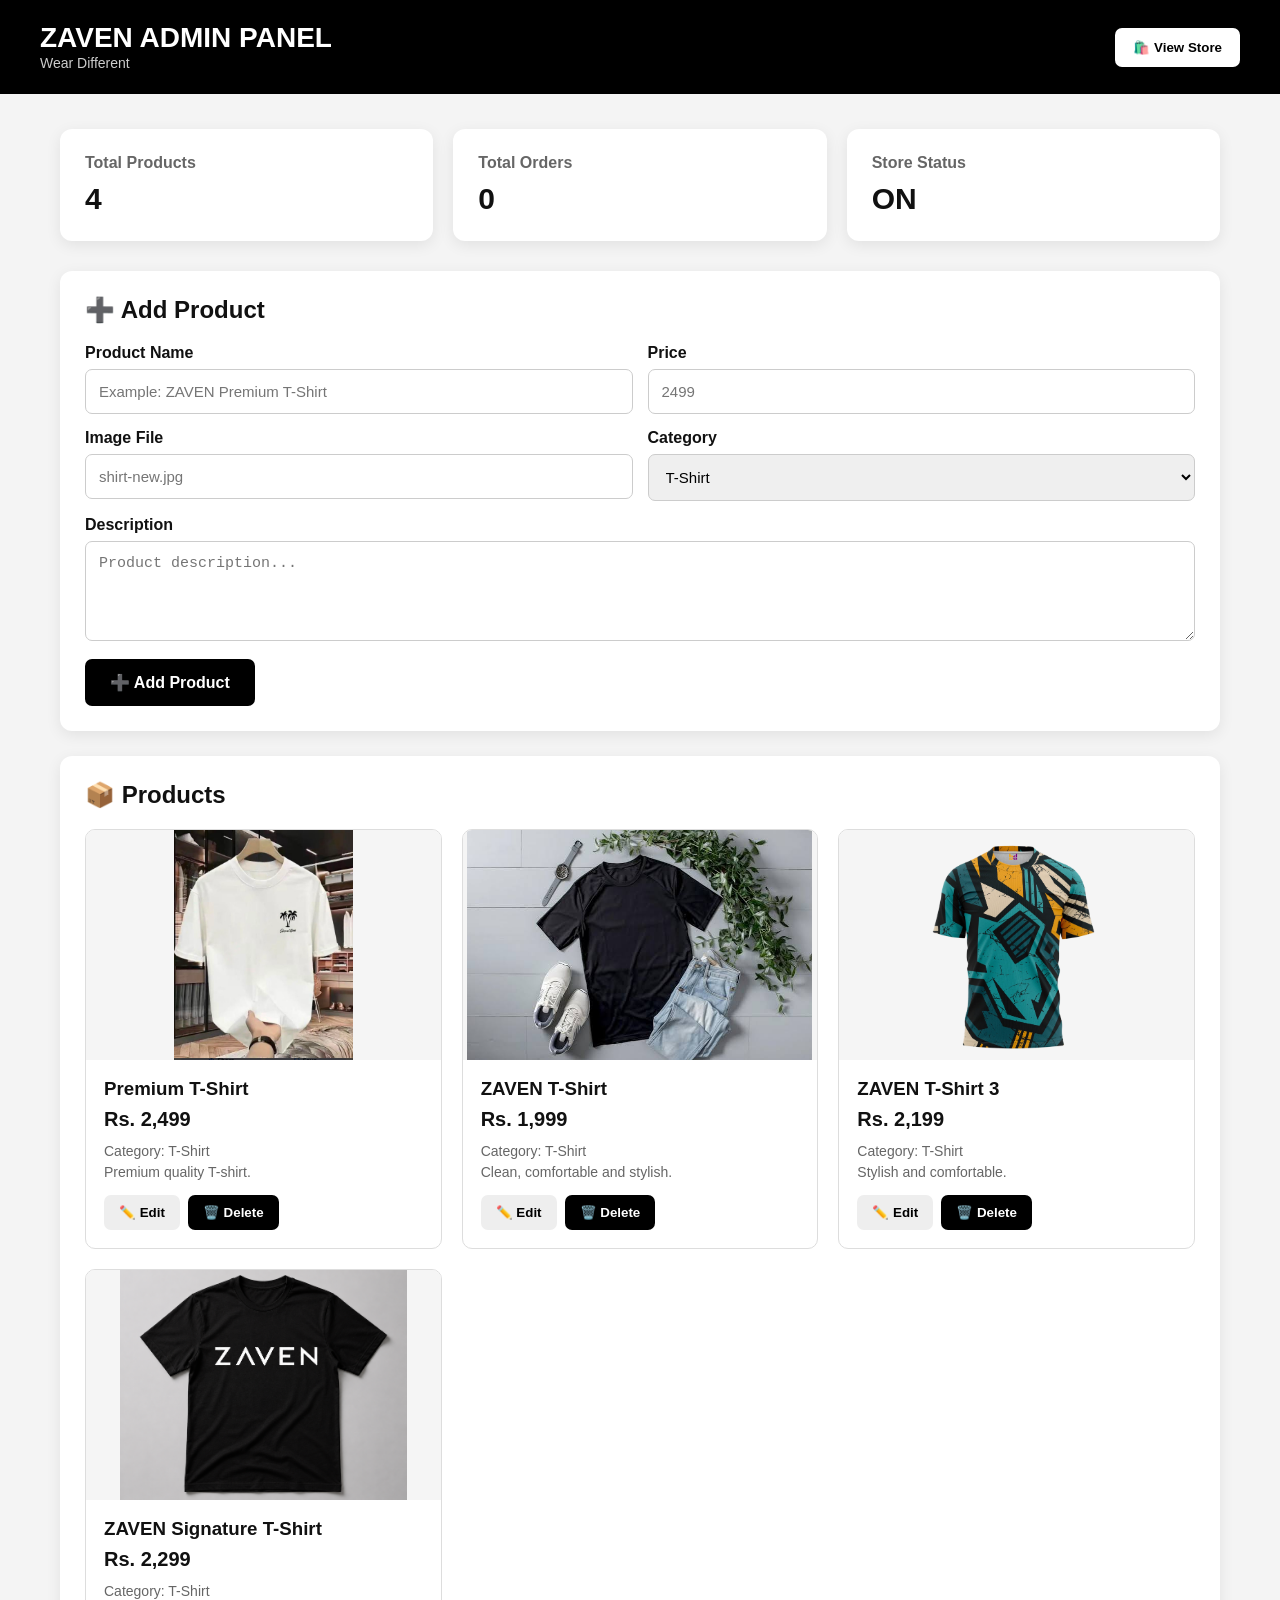
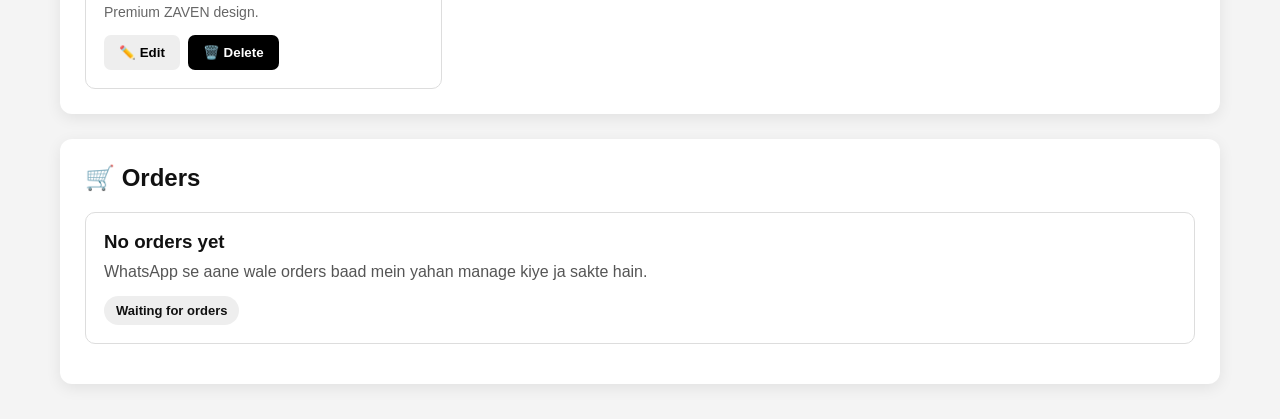
==== commit 62336df4: "Update admin.html" ====
--- a/admin.html
+++ b/admin.html
@@ -8,7 +8,6 @@
     <title>ZAVEN - Admin Panel</title>
 
     <style>
-
         * {
             margin: 0;
             padding: 0;
@@ -17,65 +16,48 @@
 
         body {
             font-family: Arial, sans-serif;
-            background: #f5f5f5;
+            background: #f4f4f4;
             color: #111;
         }
 
-        /* HEADER */
+        /* ================= HEADER ================= */
 
         header {
             background: #000;
-            color: white;
-            padding: 25px 40px;
+            color: #fff;
+
+            padding: 22px 40px;
 
             display: flex;
+            align-items: center;
             justify-content: space-between;
-            align-items: center;
+
+            gap: 20px;
         }
 
         header h1 {
-            font-size: 30px;
-        }
-
-        .back-button {
-            background: white;
-            color: black;
-
-            border: none;
-            padding: 12px 20px;
-
-            border-radius: 8px;
-
-            font-weight: bold;
-            cursor: pointer;
-        }
-
-        /* MAIN */
+            font-size: 28px;
+        }
+
+        header span {
+            color: #ccc;
+            font-size: 14px;
+        }
+
+        /* ================= CONTAINER ================= */
 
         .container {
+            width: 100%;
             max-width: 1200px;
-            margin: 40px auto;
+
+            margin: 35px auto;
+
             padding: 0 20px;
         }
 
-        /* TITLE */
-
-        .page-title {
-            margin-bottom: 25px;
-        }
-
-        .page-title h2 {
-            font-size: 32px;
-        }
-
-        .page-title p {
-            color: #666;
-            margin-top: 8px;
-        }
-
-        /* STATS */
-
-        .stats {
+        /* ================= DASHBOARD ================= */
+
+        .dashboard {
             display: grid;
 
             grid-template-columns:
@@ -86,219 +68,351 @@
             margin-bottom: 30px;
         }
 
-        .stat {
-            background: white;
+        .dashboard-card {
+            background: #fff;
 
             padding: 25px;
 
             border-radius: 12px;
 
             box-shadow:
-                0 4px 15px
-                rgba(0,0,0,0.1);
-        }
-
-        .stat h3 {
+                0 4px 15px rgba(0,0,0,0.08);
+        }
+
+        .dashboard-card h3 {
+            font-size: 16px;
+
             color: #666;
+
+            margin-bottom: 10px;
+        }
+
+        .dashboard-card strong {
+            font-size: 30px;
+        }
+
+        /* ================= SECTION ================= */
+
+        .section {
+            background: #fff;
+
+            padding: 25px;
+
+            margin-bottom: 25px;
+
+            border-radius: 12px;
+
+            box-shadow:
+                0 4px 15px rgba(0,0,0,0.08);
+        }
+
+        .section h2 {
+            margin-bottom: 20px;
+
+            font-size: 24px;
+        }
+
+        /* ================= FORM ================= */
+
+        .form-grid {
+            display: grid;
+
+            grid-template-columns:
+                repeat(2, 1fr);
+
+            gap: 15px;
+        }
+
+        .form-group {
+            display: flex;
+
+            flex-direction: column;
+        }
+
+        .form-group.full {
+            grid-column: 1 / -1;
+        }
+
+        label {
+            font-weight: bold;
+
+            margin-bottom: 7px;
+        }
+
+        input,
+        textarea,
+        select {
+            width: 100%;
+
+            padding: 13px;
+
+            border: 1px solid #ccc;
+
+            border-radius: 7px;
+
+            font-size: 15px;
+        }
+
+        textarea {
+            min-height: 100px;
+
+            resize: vertical;
+        }
+
+        /* ================= BUTTON ================= */
+
+        button {
+            border: none;
+
+            cursor: pointer;
+
+            border-radius: 7px;
+
+            font-weight: bold;
+        }
+
+        .add-button {
+            background: #000;
+
+            color: #fff;
+
+            padding: 14px 25px;
+
+            margin-top: 18px;
+
             font-size: 16px;
-            margin-bottom: 10px;
-        }
-
-        .stat strong {
-            font-size: 30px;
-        }
-
-        /* ORDERS */
-
-        .orders-box {
-            background: white;
-
-            padding: 25px;
-
-            border-radius: 12px;
-
-            box-shadow:
-                0 4px 15px
-                rgba(0,0,0,0.1);
-        }
-
-        .orders-box h2 {
-            margin-bottom: 20px;
-        }
-
-        /* ORDER */
+        }
+
+        .add-button:hover {
+            background: #333;
+        }
+
+        /* ================= PRODUCTS ================= */
+
+        .products {
+            display: grid;
+
+            grid-template-columns:
+                repeat(3, 1fr);
+
+            gap: 20px;
+        }
+
+        .product-card {
+            border: 1px solid #ddd;
+
+            border-radius: 10px;
+
+            overflow: hidden;
+
+            background: #fff;
+        }
+
+        .product-card img {
+            width: 100%;
+
+            height: 230px;
+
+            object-fit: contain;
+
+            background: #f5f5f5;
+
+            display: block;
+        }
+
+        .product-details {
+            padding: 18px;
+        }
+
+        .product-details h3 {
+            margin-bottom: 8px;
+        }
+
+        .product-details .price {
+            font-size: 20px;
+
+            font-weight: bold;
+
+            margin-bottom: 12px;
+        }
+
+        .product-details p {
+            color: #666;
+
+            font-size: 14px;
+
+            margin-bottom: 5px;
+        }
+
+        /* ================= ACTIONS ================= */
+
+        .actions {
+            display: flex;
+
+            gap: 8px;
+
+            margin-top: 15px;
+        }
+
+        .edit-button {
+            background: #eee;
+
+            padding: 10px 15px;
+        }
+
+        .delete-button {
+            background: #000;
+
+            color: #fff;
+
+            padding: 10px 15px;
+        }
+
+        .edit-button:hover {
+            background: #ddd;
+        }
+
+        .delete-button:hover {
+            background: #333;
+        }
+
+        /* ================= ORDERS ================= */
 
         .order {
             border: 1px solid #ddd;
 
             border-radius: 10px;
 
-            padding: 20px;
+            padding: 18px;
 
             margin-bottom: 15px;
         }
 
-        .order-top {
-            display: flex;
-
-            justify-content: space-between;
-
-            gap: 20px;
-
-            margin-bottom: 15px;
-        }
-
-        .order-number {
+        .order h3 {
+            margin-bottom: 10px;
+        }
+
+        .order p {
+            margin: 5px 0;
+
+            color: #555;
+        }
+
+        .order-status {
+            display: inline-block;
+
+            background: #eee;
+
+            padding: 7px 12px;
+
+            border-radius: 20px;
+
+            margin-top: 10px;
+
+            font-size: 13px;
+
             font-weight: bold;
-            font-size: 18px;
-        }
-
-        .order-status {
-            background: #000;
-            color: white;
-
-            padding: 6px 12px;
-
-            border-radius: 20px;
-
-            font-size: 13px;
-        }
-
-        .order-info {
-            line-height: 1.8;
-
-            color: #444;
-        }
-
-        .order-products {
-            margin-top: 15px;
-
-            padding-top: 15px;
-
-            border-top: 1px solid #ddd;
-        }
-
-        .order-total {
-            margin-top: 15px;
-
-            font-size: 20px;
-
-            font-weight: bold;
-        }
-
-        /* BUTTONS */
-
-        .buttons {
-            display: flex;
-
-            gap: 10px;
-
-            margin-top: 15px;
-        }
-
-        .button {
-            border: none;
-
-            padding: 10px 15px;
-
-            border-radius: 7px;
-
-            cursor: pointer;
-
-            font-weight: bold;
-        }
-
-        .delete-button {
-            background: #e00000;
-            color: white;
-        }
-
-        .clear-button {
-            background: black;
-            color: white;
-
-            margin-bottom: 20px;
-        }
-
-        /* EMPTY */
-
-        .empty {
-            text-align: center;
-
-            padding: 40px;
-
-            color: #777;
-        }
-
-        /* MOBILE */
-
-        @media screen and (max-width: 700px) {
+        }
+
+        /* ================= MOBILE ================= */
+
+        @media screen and (max-width: 800px) {
 
             header {
                 padding: 20px;
-
+            }
+
+            header h1 {
+                font-size: 22px;
+            }
+
+            .dashboard {
+                grid-template-columns: 1fr;
+            }
+
+            .form-grid {
+                grid-template-columns: 1fr;
+            }
+
+            .form-group.full {
+                grid-column: auto;
+            }
+
+            .products {
+                grid-template-columns: 1fr;
+            }
+
+        }
+
+        @media screen and (max-width: 500px) {
+
+            .container {
+                padding: 0 12px;
+
+                margin-top: 20px;
+            }
+
+            .section {
+                padding: 18px;
+            }
+
+            header {
                 flex-direction: column;
-
-                gap: 15px;
 
                 text-align: center;
             }
 
-            .stats {
-                grid-template-columns: 1fr;
-            }
-
-            .order-top {
-                flex-direction: column;
-            }
-
-        }
-
+        }
     </style>
-
 </head>
 
 <body>
 
 
-<!-- HEADER -->
+<!-- ================= HEADER ================= -->
 
 <header>
 
-    <h1>ZAVEN ADMIN</h1>
+    <div>
+        <h1>ZAVEN ADMIN PANEL</h1>
+        <span>Wear Different</span>
+    </div>
 
     <button
-        class="back-button"
-        onclick="window.location.href='index.html'">
-
-        ← Back to Store
-
+        onclick="goToStore()"
+        style="
+            background:white;
+            color:black;
+            padding:12px 18px;
+        "
+    >
+        🛍️ View Store
     </button>
 
 </header>
 
 
-<!-- MAIN -->
+<!-- ================= MAIN ================= -->
 
 <div class="container">
 
 
-    <div class="page-title">
-
-        <h2>Admin Dashboard</h2>
-
-        <p>
-            ZAVEN Store Orders
-        </p>
-
-    </div>
-
-
-    <!-- STATS -->
-
-    <div class="stats">
-
-        <div class="stat">
+    <!-- ================= DASHBOARD ================= -->
+
+    <div class="dashboard">
+
+        <div class="dashboard-card">
+
+            <h3>Total Products</h3>
+
+            <strong id="totalProducts">
+                0
+            </strong>
+
+        </div>
+
+
+        <div class="dashboard-card">
 
             <h3>Total Orders</h3>
 
@@ -309,905 +423,482 @@
         </div>
 
 
-        <div class="stat">
-
-            <h3>Total Products Sold</h3>
-
-            <strong id="totalProducts">
-                0
+        <div class="dashboard-card">
+
+            <h3>Store Status</h3>
+
+            <strong>
+                ON
             </strong>
 
         </div>
 
-
-        <div class="stat">
-
-            <h3>Total Sales</h3>
-
-            <strong id="totalSales">
-                Rs. 0
-            </strong>
+    </div>
+
+
+    <!-- ================= ADD PRODUCT ================= -->
+
+    <div class="section">
+
+        <h2>
+            ➕ Add Product
+        </h2>
+
+
+        <form id="productForm">
+
+            <div class="form-grid">
+
+                <div class="form-group">
+
+                    <label>
+                        Product Name
+                    </label>
+
+                    <input
+                        type="text"
+                        id="productName"
+                        placeholder="Example: ZAVEN Premium T-Shirt"
+                        required
+                    >
+
+                </div>
+
+
+                <div class="form-group">
+
+                    <label>
+                        Price
+                    </label>
+
+                    <input
+                        type="number"
+                        id="productPrice"
+                        placeholder="2499"
+                        required
+                    >
+
+                </div>
+
+
+                <div class="form-group">
+
+                    <label>
+                        Image File
+                    </label>
+
+                    <input
+                        type="text"
+                        id="productImage"
+                        placeholder="shirt-new.jpg"
+                        required
+                    >
+
+                </div>
+
+
+                <div class="form-group">
+
+                    <label>
+                        Category
+                    </label>
+
+                    <select id="productCategory">
+
+                        <option>
+                            T-Shirt
+                        </option>
+
+                        <option>
+                            Shirt
+                        </option>
+
+                        <option>
+                            Hoodie
+                        </option>
+
+                    </select>
+
+                </div>
+
+
+                <div class="form-group full">
+
+                    <label>
+                        Description
+                    </label>
+
+                    <textarea
+                        id="productDescription"
+                        placeholder="Product description..."
+                    ></textarea>
+
+                </div>
+
+            </div>
+
+
+            <button
+                type="submit"
+                class="add-button"
+            >
+                ➕ Add Product
+            </button>
+
+        </form>
+
+    </div>
+
+
+    <!-- ================= PRODUCTS ================= -->
+
+    <div class="section">
+
+        <h2>
+            📦 Products
+        </h2>
+
+        <div
+            class="products"
+            id="productsContainer"
+        ></div>
+
+    </div>
+
+
+    <!-- ================= ORDERS ================= -->
+
+    <div class="section">
+
+        <h2>
+            🛒 Orders
+        </h2>
+
+        <div id="ordersContainer">
+
+            <div class="order">
+
+                <h3>
+                    No orders yet
+                </h3>
+
+                <p>
+                    WhatsApp se aane wale orders
+                    baad mein yahan manage kiye ja sakte hain.
+                </p>
+
+                <span class="order-status">
+                    Waiting for orders
+                </span>
+
+            </div>
 
         </div>
 
     </div>
 
-
-    <!-- ORDERS -->
-
-    <div class="orders-box">
-
-        <h2>📦 Orders</h2>
-
-        <button
-            class="button clear-button"
-            onclick="clearOrders()">
-
-            Clear All Orders
-
-        </button>
-
-
-        <div id="orders">
-
-            <div class="empty">
-
-                No orders available yet.
-
-            </div>
-
-        </div>
-
-    </div>
-
 </div>
 
 
 <script>
 
-
-/* ================= LOAD ORDERS ================= */
-
-function loadOrders() {
-
-    const ordersContainer =
-        document.getElementById("orders");
-
-
-    const orders =
-        JSON.parse(
-            localStorage.getItem("zavenOrders")
-        ) || [];
-
-
-    ordersContainer.innerHTML = "";
-
-
-    let totalProducts = 0;
-
-    let totalSales = 0;
-
-
-    if (orders.length === 0) {
-
-        ordersContainer.innerHTML = `
-
-            <div class="empty">
-
-                No orders available yet.
-
-            </div>
-
-        `;
-
+/* ================= DEFAULT PRODUCTS ================= */
+
+let products = [
+
+    {
+        name: "Premium T-Shirt",
+        price: 2499,
+        image: "shirt-new.jpg",
+        category: "T-Shirt",
+        description:
+            "Premium quality T-shirt."
+    },
+
+    {
+        name: "ZAVEN T-Shirt",
+        price: 1999,
+        image: "shirt5.jpg",
+        category: "T-Shirt",
+        description:
+            "Clean, comfortable and stylish."
+    },
+
+    {
+        name: "ZAVEN T-Shirt 3",
+        price: 2199,
+        image: "shirt6.jpg",
+        category: "T-Shirt",
+        description:
+            "Stylish and comfortable."
+    },
+
+    {
+        name: "ZAVEN Signature T-Shirt",
+        price: 2299,
+        image: "shirt4.jpg",
+        category: "T-Shirt",
+        description:
+            "Premium ZAVEN design."
     }
 
-
-    orders.forEach(function(order, index) {
-
-
-        totalProducts +=
-            order.products || 0;
-
-
-        totalSales +=
-            order.total || 0;
-
-
-        ordersContainer.innerHTML += `
-
-            <div class="order">
-
-                <div class="order-top">
-
-                    <div class="order-number">
-
-                        Order #${index + 1}
+];
+
+
+/* ================= LOAD PRODUCTS ================= */
+
+function loadProducts() {
+
+    const container =
+        document.getElementById(
+            "productsContainer"
+        );
+
+    container.innerHTML = "";
+
+
+    products.forEach(
+        function(product, index) {
+
+            container.innerHTML += `
+
+                <div class="product-card">
+
+                    <img
+                        src="${product.image}"
+                        alt="${product.name}"
+                    >
+
+                    <div class="product-details">
+
+                        <h3>
+                            ${product.name}
+                        </h3>
+
+                        <div class="price">
+                            Rs.
+                            ${Number(product.price).toLocaleString()}
+                        </div>
+
+                        <p>
+                            Category:
+                            ${product.category}
+                        </p>
+
+                        <p>
+                            ${product.description}
+                        </p>
+
+                        <div class="actions">
+
+                            <button
+                                class="edit-button"
+                                onclick="editProduct(${index})"
+                            >
+                                ✏️ Edit
+                            </button>
+
+                            <button
+                                class="delete-button"
+                                onclick="deleteProduct(${index})"
+                            >
+                                🗑️ Delete
+                            </button>
+
+                        </div>
 
                     </div>
 
-                    <div class="order-status">
-
-                        NEW ORDER
-
-                    </div>
-
                 </div>
 
-
-                <div class="order-info">
-
-                    <strong>
-                        Customer:
-                    </strong>
-
-                    ${order.name || "N/A"}
-
-                    <br>
-
-
-                    <strong>
-                        Phone:
-                    </strong>
-
-                    ${order.phone || "N/A"}
-
-                    <br>
-
-
-                    <strong>
-                        City:
-                    </strong>
-
-                    ${order.city || "N/A"}
-
-                    <br>
-
-
-                    <strong>
-                        Address:
-                    </strong>
-
-                    ${order.address || "N/A"}
-
-                </div>
-
-
-                <div class="order-products">
-
-                    <strong>
-                        Products:
-                    </strong>
-
-                    <p>
-                        ${order.details || "No details"}
-                    </p>
-
-                </div>
-
-
-                <div class="order-total">
-
-                    Total:
-
-                    Rs.
-                    ${(order.total || 0)
-                        .toLocaleString()}
-
-                </div>
-
-
-                <div class="buttons">
-
-                    <button
-                        class="button delete-button"
-                        onclick="deleteOrder(${index})">
-
-                        Delete Order
-
-                    </button>
-
-                </div>
-
-            </div>
-
-        `;
-
-    });
-
-
-    document.getElementById(
-        "totalOrders"
-    ).innerText = orders.length;
+            `;
+
+        }
+    );
 
 
     document.getElementById(
         "totalProducts"
-    ).innerText = totalProducts;
-
-
-    document.getElementById(
-        "totalSales"
-    ).innerText =
-        "Rs. " +
-        totalSales.toLocaleString();
+    ).innerText = products.length;
 
 }
 
 
-/* ================= DELETE ORDER ================= */
-
-function deleteOrder(index) {
-
-    if (
-        !confirm(
-            "Are you sure you want to delete this order?"
-        )
-    ) {
-
+/* ================= ADD PRODUCT ================= */
+
+document
+    .getElementById("productForm")
+    .addEventListener(
+        "submit",
+        function(event) {
+
+            event.preventDefault();
+
+
+            const name =
+                document.getElementById(
+                    "productName"
+                ).value;
+
+            const price =
+                Number(
+                    document.getElementById(
+                        "productPrice"
+                    ).value
+                );
+
+            const image =
+                document.getElementById(
+                    "productImage"
+                ).value;
+
+            const category =
+                document.getElementById(
+                    "productCategory"
+                ).value;
+
+            const description =
+                document.getElementById(
+                    "productDescription"
+                ).value;
+
+
+            products.push({
+
+                name: name,
+
+                price: price,
+
+                image: image,
+
+                category: category,
+
+                description: description
+
+            });
+
+
+            loadProducts();
+
+
+            document
+                .getElementById("productForm")
+                .reset();
+
+
+            alert(
+                "Product added successfully!"
+            );
+
+        }
+    );
+
+
+/* ================= DELETE PRODUCT ================= */
+
+function deleteProduct(index) {
+
+    const confirmDelete =
+        confirm(
+            "Kya aap is product ko delete karna chahte hain?"
+        );
+
+
+    if (!confirmDelete) {
         return;
-
     }
 
 
-    let orders =
-        JSON.parse(
-            localStorage.getItem("zavenOrders")
-        ) || [];
-
-
-    orders.splice(index, 1);
-
-
-    localStorage.setItem(
-        "zavenOrders",
-        JSON.stringify(orders)
+    products.splice(
+        index,
+        1
     );
 
 
-    loadOrders();
+    loadProducts();
 
 }
 
 
-/* ================= CLEAR ORDERS ================= */
-
-function clearOrders() {
-
-    if (
-        !confirm(
-            "Are you sure you want to delete ALL orders?"
-        )
-    ) {
-
+/* ================= EDIT PRODUCT ================= */
+
+function editProduct(index) {
+
+    const product =
+        products[index];
+
+
+    const newName =
+        prompt(
+            "Product name:",
+            product.name
+        );
+
+
+    if (newName === null) {
         return;
-
     }
 
 
-    localStorage.removeItem(
-        "zavenOrders"
+    const newPrice =
+        prompt(
+            "Product price:",
+            product.price
+        );
+
+
+    if (newPrice === null) {
+        return;
+    }
+
+
+    const newImage =
+        prompt(
+            "Image file:",
+            product.image
+        );
+
+
+    if (newImage === null) {
+        return;
+    }
+
+
+    product.name =
+        newName;
+
+    product.price =
+        Number(newPrice);
+
+    product.image =
+        newImage;
+
+
+    loadProducts();
+
+
+    alert(
+        "Product updated successfully!"
     );
 
-
-    loadOrders();
-
 }
 
 
+/* ================= STORE ================= */
+
+function goToStore() {
+
+    window.location.href =
+        "index.html";
+
+}
+
+
 /* ================= START ================= */
 
-loadOrders();
+loadProducts();
 
 </script>
 
-
 </body>
-
-</html><!DOCTYPE html>
-<html lang="en">
-
-<head>
-    <meta charset="UTF-8">
-    <meta name="viewport" content="width=device-width, initial-scale=1.0">
-
-    <title>ZAVEN - Admin Panel</title>
-
-    <style>
-
-        * {
-            margin: 0;
-            padding: 0;
-            box-sizing: border-box;
-        }
-
-        body {
-            font-family: Arial, sans-serif;
-            background: #f5f5f5;
-            color: #111;
-        }
-
-        /* HEADER */
-
-        header {
-            background: #000;
-            color: white;
-            padding: 25px 40px;
-
-            display: flex;
-            justify-content: space-between;
-            align-items: center;
-        }
-
-        header h1 {
-            font-size: 30px;
-        }
-
-        .back-button {
-            background: white;
-            color: black;
-
-            border: none;
-            padding: 12px 20px;
-
-            border-radius: 8px;
-
-            font-weight: bold;
-            cursor: pointer;
-        }
-
-        /* MAIN */
-
-        .container {
-            max-width: 1200px;
-            margin: 40px auto;
-            padding: 0 20px;
-        }
-
-        /* TITLE */
-
-        .page-title {
-            margin-bottom: 25px;
-        }
-
-        .page-title h2 {
-            font-size: 32px;
-        }
-
-        .page-title p {
-            color: #666;
-            margin-top: 8px;
-        }
-
-        /* STATS */
-
-        .stats {
-            display: grid;
-
-            grid-template-columns:
-                repeat(3, 1fr);
-
-            gap: 20px;
-
-            margin-bottom: 30px;
-        }
-
-        .stat {
-            background: white;
-
-            padding: 25px;
-
-            border-radius: 12px;
-
-            box-shadow:
-                0 4px 15px
-                rgba(0,0,0,0.1);
-        }
-
-        .stat h3 {
-            color: #666;
-            font-size: 16px;
-            margin-bottom: 10px;
-        }
-
-        .stat strong {
-            font-size: 30px;
-        }
-
-        /* ORDERS */
-
-        .orders-box {
-            background: white;
-
-            padding: 25px;
-
-            border-radius: 12px;
-
-            box-shadow:
-                0 4px 15px
-                rgba(0,0,0,0.1);
-        }
-
-        .orders-box h2 {
-            margin-bottom: 20px;
-        }
-
-        /* ORDER */
-
-        .order {
-            border: 1px solid #ddd;
-
-            border-radius: 10px;
-
-            padding: 20px;
-
-            margin-bottom: 15px;
-        }
-
-        .order-top {
-            display: flex;
-
-            justify-content: space-between;
-
-            gap: 20px;
-
-            margin-bottom: 15px;
-        }
-
-        .order-number {
-            font-weight: bold;
-            font-size: 18px;
-        }
-
-        .order-status {
-            background: #000;
-            color: white;
-
-            padding: 6px 12px;
-
-            border-radius: 20px;
-
-            font-size: 13px;
-        }
-
-        .order-info {
-            line-height: 1.8;
-
-            color: #444;
-        }
-
-        .order-products {
-            margin-top: 15px;
-
-            padding-top: 15px;
-
-            border-top: 1px solid #ddd;
-        }
-
-        .order-total {
-            margin-top: 15px;
-
-            font-size: 20px;
-
-            font-weight: bold;
-        }
-
-        /* BUTTONS */
-
-        .buttons {
-            display: flex;
-
-            gap: 10px;
-
-            margin-top: 15px;
-        }
-
-        .button {
-            border: none;
-
-            padding: 10px 15px;
-
-            border-radius: 7px;
-
-            cursor: pointer;
-
-            font-weight: bold;
-        }
-
-        .delete-button {
-            background: #e00000;
-            color: white;
-        }
-
-        .clear-button {
-            background: black;
-            color: white;
-
-            margin-bottom: 20px;
-        }
-
-        /* EMPTY */
-
-        .empty {
-            text-align: center;
-
-            padding: 40px;
-
-            color: #777;
-        }
-
-        /* MOBILE */
-
-        @media screen and (max-width: 700px) {
-
-            header {
-                padding: 20px;
-
-                flex-direction: column;
-
-                gap: 15px;
-
-                text-align: center;
-            }
-
-            .stats {
-                grid-template-columns: 1fr;
-            }
-
-            .order-top {
-                flex-direction: column;
-            }
-
-        }
-
-    </style>
-
-</head>
-
-<body>
-
-
-<!-- HEADER -->
-
-<header>
-
-    <h1>ZAVEN ADMIN</h1>
-
-    <button
-        class="back-button"
-        onclick="window.location.href='index.html'">
-
-        ← Back to Store
-
-    </button>
-
-</header>
-
-
-<!-- MAIN -->
-
-<div class="container">
-
-
-    <div class="page-title">
-
-        <h2>Admin Dashboard</h2>
-
-        <p>
-            ZAVEN Store Orders
-        </p>
-
-    </div>
-
-
-    <!-- STATS -->
-
-    <div class="stats">
-
-        <div class="stat">
-
-            <h3>Total Orders</h3>
-
-            <strong id="totalOrders">
-                0
-            </strong>
-
-        </div>
-
-
-        <div class="stat">
-
-            <h3>Total Products Sold</h3>
-
-            <strong id="totalProducts">
-                0
-            </strong>
-
-        </div>
-
-
-        <div class="stat">
-
-            <h3>Total Sales</h3>
-
-            <strong id="totalSales">
-                Rs. 0
-            </strong>
-
-        </div>
-
-    </div>
-
-
-    <!-- ORDERS -->
-
-    <div class="orders-box">
-
-        <h2>📦 Orders</h2>
-
-        <button
-            class="button clear-button"
-            onclick="clearOrders()">
-
-            Clear All Orders
-
-        </button>
-
-
-        <div id="orders">
-
-            <div class="empty">
-
-                No orders available yet.
-
-            </div>
-
-        </div>
-
-    </div>
-
-</div>
-
-
-<script>
-
-
-/* ================= LOAD ORDERS ================= */
-
-function loadOrders() {
-
-    const ordersContainer =
-        document.getElementById("orders");
-
-
-    const orders =
-        JSON.parse(
-            localStorage.getItem("zavenOrders")
-        ) || [];
-
-
-    ordersContainer.innerHTML = "";
-
-
-    let totalProducts = 0;
-
-    let totalSales = 0;
-
-
-    if (orders.length === 0) {
-
-        ordersContainer.innerHTML = `
-
-            <div class="empty">
-
-                No orders available yet.
-
-            </div>
-
-        `;
-
-    }
-
-
-    orders.forEach(function(order, index) {
-
-
-        totalProducts +=
-            order.products || 0;
-
-
-        totalSales +=
-            order.total || 0;
-
-
-        ordersContainer.innerHTML += `
-
-            <div class="order">
-
-                <div class="order-top">
-
-                    <div class="order-number">
-
-                        Order #${index + 1}
-
-                    </div>
-
-                    <div class="order-status">
-
-                        NEW ORDER
-
-                    </div>
-
-                </div>
-
-
-                <div class="order-info">
-
-                    <strong>
-                        Customer:
-                    </strong>
-
-                    ${order.name || "N/A"}
-
-                    <br>
-
-
-                    <strong>
-                        Phone:
-                    </strong>
-
-                    ${order.phone || "N/A"}
-
-                    <br>
-
-
-                    <strong>
-                        City:
-                    </strong>
-
-                    ${order.city || "N/A"}
-
-                    <br>
-
-
-                    <strong>
-                        Address:
-                    </strong>
-
-                    ${order.address || "N/A"}
-
-                </div>
-
-
-                <div class="order-products">
-
-                    <strong>
-                        Products:
-                    </strong>
-
-                    <p>
-                        ${order.details || "No details"}
-                    </p>
-
-                </div>
-
-
-                <div class="order-total">
-
-                    Total:
-
-                    Rs.
-                    ${(order.total || 0)
-                        .toLocaleString()}
-
-                </div>
-
-
-                <div class="buttons">
-
-                    <button
-                        class="button delete-button"
-                        onclick="deleteOrder(${index})">
-
-                        Delete Order
-
-                    </button>
-
-                </div>
-
-            </div>
-
-        `;
-
-    });
-
-
-    document.getElementById(
-        "totalOrders"
-    ).innerText = orders.length;
-
-
-    document.getElementById(
-        "totalProducts"
-    ).innerText = totalProducts;
-
-
-    document.getElementById(
-        "totalSales"
-    ).innerText =
-        "Rs. " +
-        totalSales.toLocaleString();
-
-}
-
-
-/* ================= DELETE ORDER ================= */
-
-function deleteOrder(index) {
-
-    if (
-        !confirm(
-            "Are you sure you want to delete this order?"
-        )
-    ) {
-
-        return;
-
-    }
-
-
-    let orders =
-        JSON.parse(
-            localStorage.getItem("zavenOrders")
-        ) || [];
-
-
-    orders.splice(index, 1);
-
-
-    localStorage.setItem(
-        "zavenOrders",
-        JSON.stringify(orders)
-    );
-
-
-    loadOrders();
-
-}
-
-
-/* ================= CLEAR ORDERS ================= */
-
-function clearOrders() {
-
-    if (
-        !confirm(
-            "Are you sure you want to delete ALL orders?"
-        )
-    ) {
-
-        return;
-
-    }
-
-
-    localStorage.removeItem(
-        "zavenOrders"
-    );
-
-
-    loadOrders();
-
-}
-
-
-/* ================= START ================= */
-
-loadOrders();
-
-</script>
-
-
-</body>
-
 </html>
